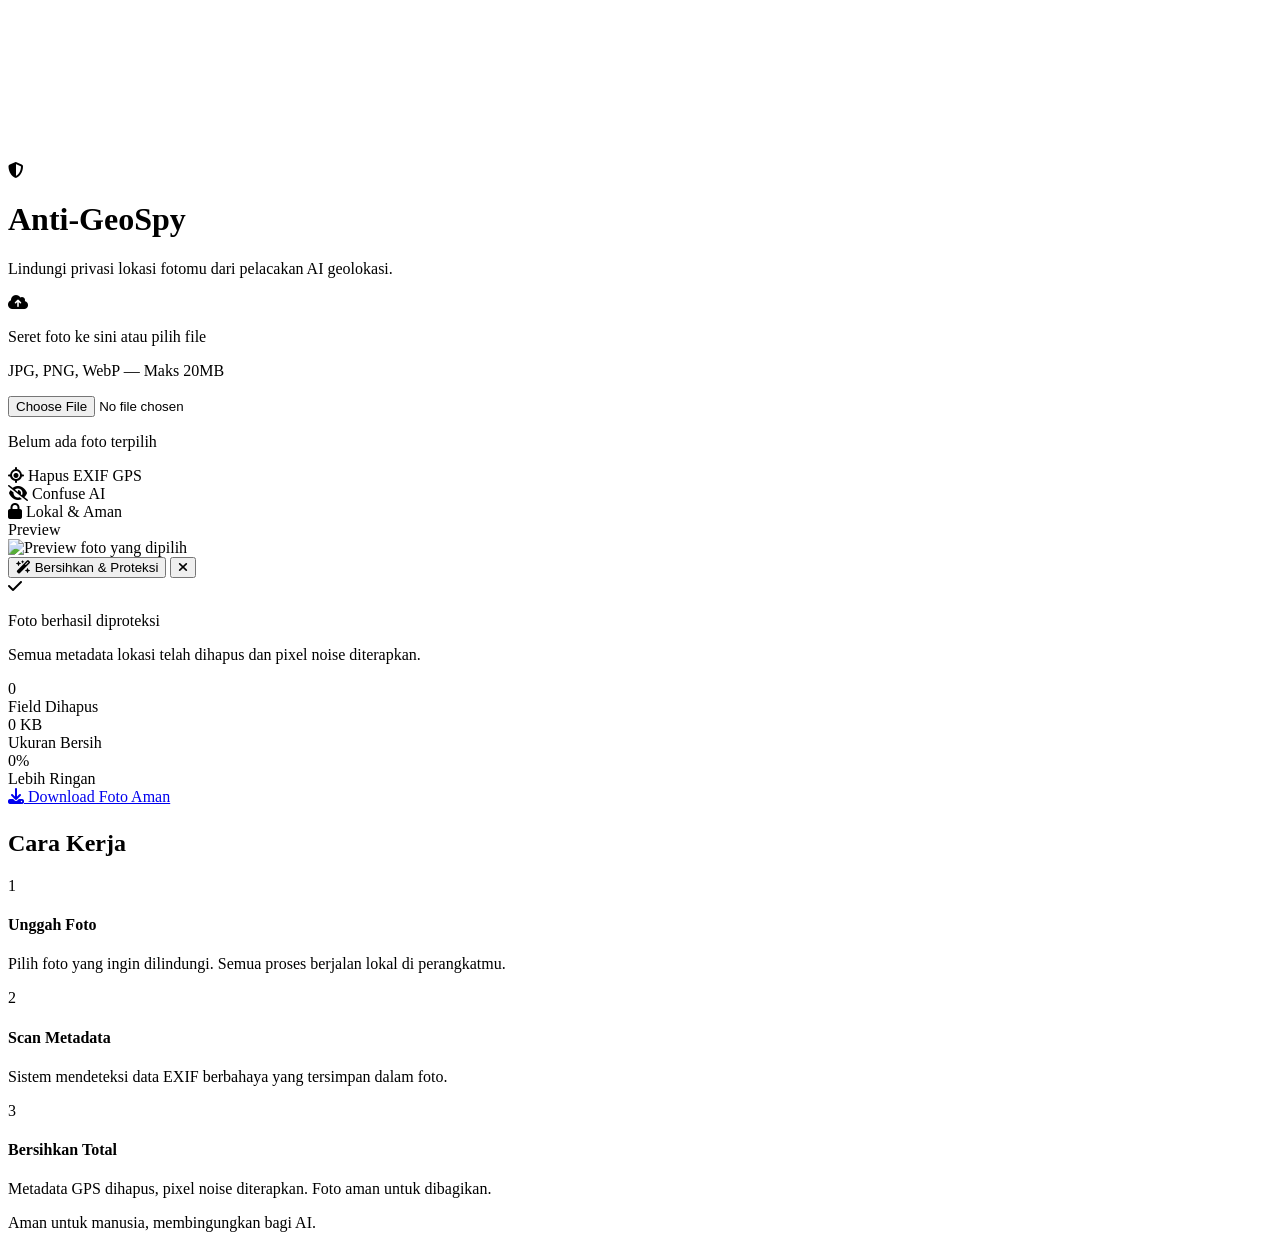
==== index.html @ 02453613 "Update index.html" ====
<!DOCTYPE html>
<html lang="en">
<head>
    <meta charset="UTF-8">
    <meta name="viewport" content="width=device-width, initial-scale=1.0">
    <title>Anti-GeoSpy | Invisible Shield</title>
    <link href="https://fonts.googleapis.com/css2?family=Space+Grotesk:wght@300;400;500;600;700&family=JetBrains+Mono:wght@400;600&display=swap" rel="stylesheet">
    <link rel="stylesheet" href="https://cdnjs.cloudflare.com/ajax/libs/font-awesome/6.5.0/css/all.min.css">
    <link rel="stylesheet" href="src/style.css">
</head>
<body>

    <!-- Background layers -->
    <canvas id="bgCanvas" aria-hidden="true"></canvas>
    <div class="bg-pattern" aria-hidden="true"></div>
    <div class="orb orb-1" aria-hidden="true"></div>
    <div class="orb orb-2" aria-hidden="true"></div>
    <div class="orb orb-3" aria-hidden="true"></div>

    <!-- Toast -->
    <div class="toast-container" id="toastContainer" aria-live="polite"></div>

    <div class="container">

        <!-- Header -->
        <header>
            <div class="shield-icon" aria-hidden="true">
                <i class="fa-solid fa-shield-halved"></i>
            </div>
            <h1>Anti-<span>GeoSpy</span></h1>
            <p>Lindungi privasi lokasi fotomu dari pelacakan AI geolokasi.</p>
        </header>

        <!-- Main -->
        <main>
            <!-- Upload Card -->
            <div class="upload-section glass-card">
                <div class="upload-zone" id="uploadZone" role="button" tabindex="0" aria-label="Upload gambar untuk diproteksi">
                    <div class="upload-icon">
                        <i class="fa-solid fa-cloud-arrow-up"></i>
                    </div>
                    <div class="upload-text">
                        <p class="main-text">Seret foto ke sini atau <span>pilih file</span></p>
                        <p class="sub-text">JPG, PNG, WebP &mdash; Maks <span class="accent">20MB</span></p>
                    </div>
                    <input type="file" id="imageInput" accept="image/jpeg,image/png,image/webp">
                </div>
                <p id="fileName">Belum ada foto terpilih</p>

                <div class="features-row">
                    <div class="badge"><i class="fa-solid fa-location-crosshairs"></i> Hapus EXIF GPS</div>
                    <div class="badge"><i class="fa-solid fa-eye-slash"></i> Confuse AI</div>
                    <div class="badge"><i class="fa-solid fa-lock"></i> Lokal & Aman</div>
                </div>
            </div>

            <!-- Preview -->
            <div id="previewContainer" class="hidden">
                <div class="glass-card">
                    <div class="preview-label">
                        <span class="dot"></span>
                        Preview
                    </div>
                    <div class="image-frame">
                        <span class="corner-mark tl"></span>
                        <span class="corner-mark tr"></span>
                        <span class="corner-mark bl"></span>
                        <span class="corner-mark br"></span>
                        <img id="imagePreview" src="" alt="Preview foto yang dipilih">
                    </div>

                    <div class="exif-strip" id="exifStrip" style="display:none;">
                        <i class="fa-solid fa-triangle-exclamation"></i>
                        <span class="exif-text">Metadata EXIF terdeteksi</span>
                        <span class="exif-detail" id="exifDetail">Data lokasi mungkin tersimpan</span>
                    </div>

                    <div class="btn-row">
                        <button id="processBtn" class="primary-btn" aria-label="Bersihkan dan proteksi foto">
                            <span class="btn-text"><i class="fa-solid fa-wand-magic-sparkles"></i> Bersihkan & Proteksi</span>
                            <span class="btn-loader"></span>
                        </button>
                        <button id="resetBtn" class="secondary-btn" aria-label="Hapus foto dan mulai ulang">
                            <i class="fa-solid fa-xmark"></i>
                        </button>
                    </div>
                </div>
            </div>

            <!-- Result -->
            <div id="resultSection" class="hidden">
                <div class="glass-card result-card">
                    <div class="success-icon">
                        <i class="fa-solid fa-check"></i>
                    </div>
                    <p class="success-msg">Foto berhasil diproteksi</p>
                    <p class="success-sub">Semua metadata lokasi telah dihapus dan pixel noise diterapkan.</p>

                    <div class="clean-stats">
                        <div class="stat-item">
                            <div class="stat-value" id="statFields">0</div>
                            <div class="stat-label">Field Dihapus</div>
                        </div>
                        <div class="stat-item">
                            <div class="stat-value" id="statSize">0 KB</div>
                            <div class="stat-label">Ukuran Bersih</div>
                        </div>
                        <div class="stat-item">
                            <div class="stat-value" id="statSaved">0%</div>
                            <div class="stat-label">Lebih Ringan</div>
                        </div>
                    </div>

                    <a id="downloadLink" href="#" download="protected-image.jpg" class="download-btn" aria-label="Download foto yang sudah diproteksi">
                        <i class="fa-solid fa-download"></i>
                        Download Foto Aman
                    </a>
                </div>
            </div>

            <!-- How It Works -->
            <section class="how-section glass-card" style="margin-top: 24px;">
                <h2 class="how-title">Cara Kerja</h2>
                <div class="how-steps">
                    <div class="how-step">
                        <div class="step-num">1</div>
                        <div class="step-content">
                            <h4>Unggah Foto</h4>
                            <p>Pilih foto yang ingin dilindungi. Semua proses berjalan lokal di perangkatmu.</p>
                        </div>
                    </div>
                    <div class="how-step">
                        <div class="step-num">2</div>
                        <div class="step-content">
                            <h4>Scan Metadata</h4>
                            <p>Sistem mendeteksi data EXIF berbahaya yang tersimpan dalam foto.</p>
                        </div>
                    </div>
                    <div class="how-step">
                        <div class="step-num">3</div>
                        <div class="step-content">
                            <h4>Bersihkan Total</h4>
                            <p>Metadata GPS dihapus, pixel noise diterapkan. Foto aman untuk dibagikan.</p>
                        </div>
                    </div>
                </div>
            </section>
        </main>

        <!-- Footer -->
        <footer>
            <div class="footer-line" aria-hidden="true"></div>
            <p><span>Aman</span> untuk manusia, membingungkan bagi AI.</p>
        </footer>
    </div>

    <!-- Semua logika ada di file terpisah -->
    <script src="src/main.js"></script>
</body>
</html>
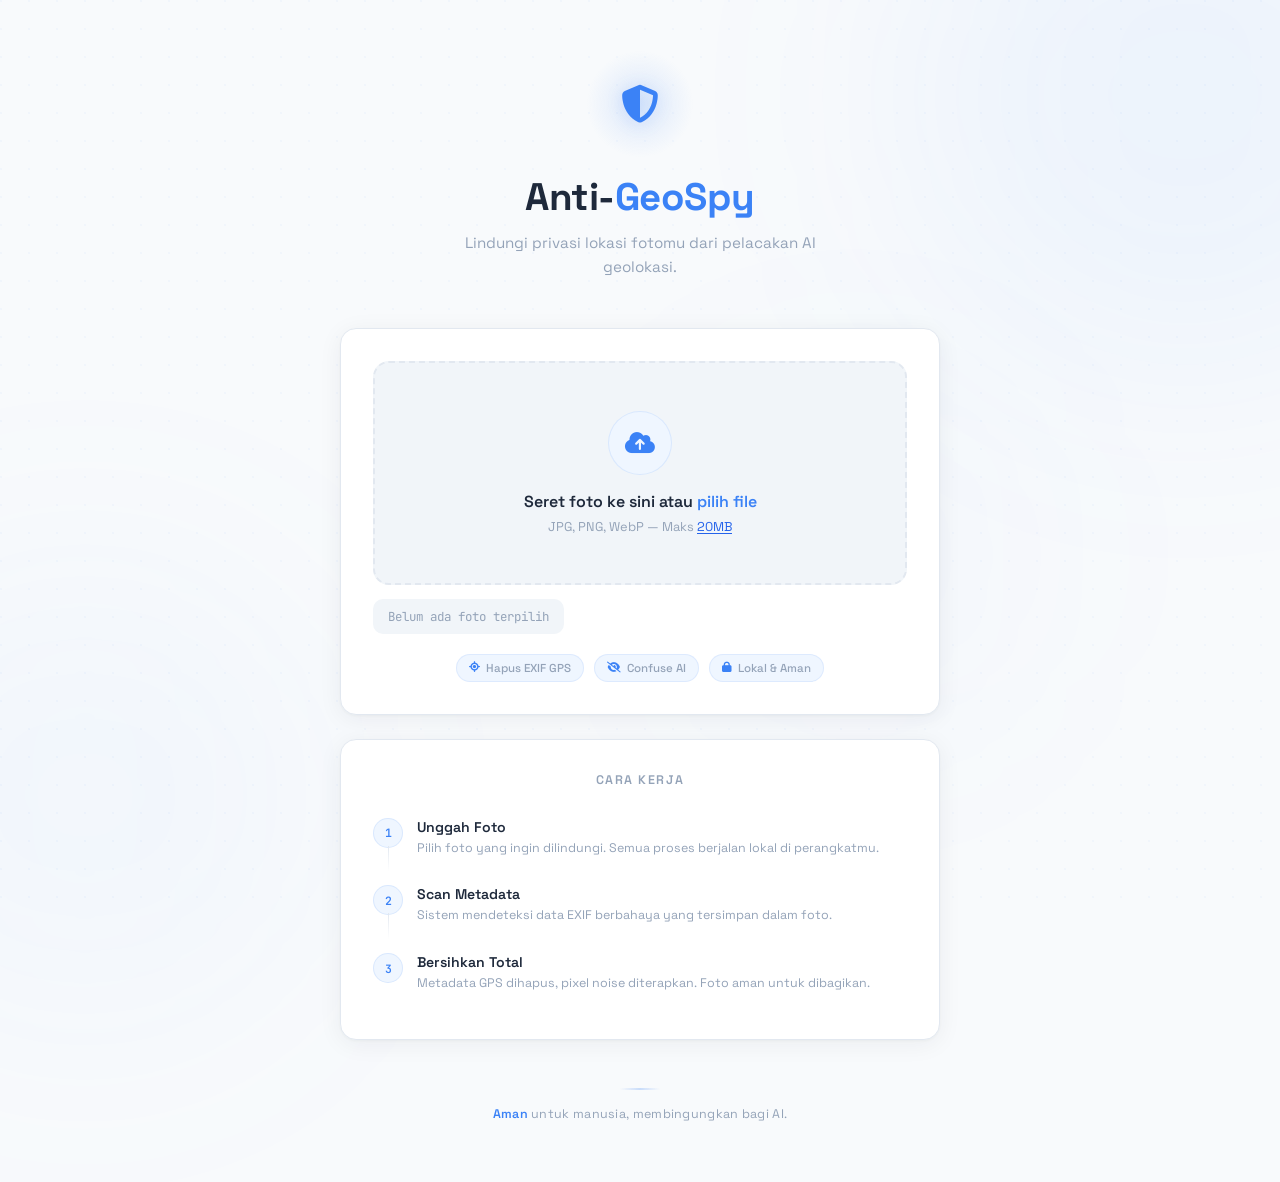
==== commit 254eae2a: "Update index.html" ====
--- a/index.html
+++ b/index.html
@@ -6,7 +6,814 @@
     <title>Anti-GeoSpy | Invisible Shield</title>
     <link href="https://fonts.googleapis.com/css2?family=Space+Grotesk:wght@300;400;500;600;700&family=JetBrains+Mono:wght@400;600&display=swap" rel="stylesheet">
     <link rel="stylesheet" href="https://cdnjs.cloudflare.com/ajax/libs/font-awesome/6.5.0/css/all.min.css">
-    <link rel="stylesheet" href="src/style.css">
+    <style>
+        /* === Design Tokens — Modern Cloud (Soft Blue & White) === */
+        :root {
+            --bg: #F8FAFC;
+            --bg-deep: #EFF3F8;
+            --bg-subtle: #F1F5F9;
+            --fg: #1E293B;
+            --fg-secondary: #334155;
+            --muted: #94A3B8;
+            --accent: #3B82F6;
+            --accent-bright: #60A5FA;
+            --accent-dim: #2563EB;
+            --accent-glow: rgba(59, 130, 246, 0.08);
+            --accent-glow-strong: rgba(59, 130, 246, 0.15);
+            --accent-surface: #EFF6FF;
+            --card: #FFFFFF;
+            --card-border: #E2E8F0;
+            --card-shadow: 0 1px 3px rgba(30, 41, 59, 0.04), 0 4px 24px rgba(30, 41, 59, 0.06);
+            --card-shadow-hover: 0 4px 12px rgba(30, 41, 59, 0.06), 0 12px 40px rgba(30, 41, 59, 0.09);
+            --danger: #EF4444;
+            --danger-surface: #FEF2F2;
+            --danger-border: #FECACA;
+            --warning: #F59E0B;
+            --radius: 16px;
+            --radius-sm: 10px;
+            --font-ui: 'Space Grotesk', sans-serif;
+            --font-mono: 'JetBrains Mono', monospace;
+        }
+
+        /* === Reset & Base === */
+        *, *::before, *::after {
+            margin: 0;
+            padding: 0;
+            box-sizing: border-box;
+        }
+
+        html { scroll-behavior: smooth; }
+
+        body {
+            font-family: var(--font-ui);
+            background: var(--bg);
+            color: var(--fg);
+            min-height: 100vh;
+            overflow-x: hidden;
+            -webkit-font-smoothing: antialiased;
+        }
+
+        /* === Background Canvas === */
+        #bgCanvas {
+            position: fixed;
+            top: 0; left: 0;
+            width: 100%; height: 100%;
+            z-index: 0;
+            pointer-events: none;
+        }
+
+        /* === Subtle Dot Grid === */
+        .bg-pattern {
+            position: fixed;
+            top: 0; left: 0;
+            width: 100%; height: 100%;
+            z-index: 0;
+            pointer-events: none;
+            background-image:
+                radial-gradient(circle at 1px 1px, rgba(59, 130, 246, 0.035) 1px, transparent 0);
+            background-size: 28px 28px;
+        }
+
+        /* === Soft Blue Orbs === */
+        .orb {
+            position: fixed;
+            border-radius: 50%;
+            filter: blur(120px);
+            z-index: 0;
+            pointer-events: none;
+            animation: orbFloat 16s ease-in-out infinite;
+        }
+
+        .orb-1 {
+            width: 550px; height: 550px;
+            background: rgba(59, 130, 246, 0.06);
+            top: -180px; right: -180px;
+        }
+
+        .orb-2 {
+            width: 450px; height: 450px;
+            background: rgba(96, 165, 250, 0.045);
+            bottom: -120px; left: -140px;
+            animation-delay: -6s;
+        }
+
+        .orb-3 {
+            width: 300px; height: 300px;
+            background: rgba(59, 130, 246, 0.04);
+            top: 45%; left: 55%;
+            animation-delay: -10s;
+        }
+
+        @keyframes orbFloat {
+            0%, 100% { transform: translate(0, 0) scale(1); }
+            33% { transform: translate(20px, -15px) scale(1.03); }
+            66% { transform: translate(-15px, 10px) scale(0.97); }
+        }
+
+        /* === Container === */
+        .container {
+            position: relative;
+            z-index: 2;
+            max-width: 640px;
+            margin: 0 auto;
+            padding: 40px 20px 60px;
+            min-height: 100vh;
+            display: flex;
+            flex-direction: column;
+        }
+
+        /* === Header === */
+        header {
+            text-align: center;
+            margin-bottom: 48px;
+            padding-top: 20px;
+        }
+
+        .shield-icon {
+            position: relative;
+            display: inline-flex;
+            align-items: center;
+            justify-content: center;
+            width: 88px; height: 88px;
+            margin-bottom: 24px;
+        }
+
+        .shield-icon::before {
+            content: '';
+            position: absolute;
+            inset: -10px;
+            border-radius: 50%;
+            background: radial-gradient(circle, var(--accent-glow-strong), transparent 70%);
+            animation: shieldPulse 3s ease-in-out infinite;
+        }
+
+        .shield-icon i {
+            font-size: 38px;
+            color: var(--accent);
+            position: relative;
+            z-index: 1;
+            filter: drop-shadow(0 2px 8px var(--accent-glow-strong));
+            animation: shieldBounce 4s ease-in-out infinite;
+        }
+
+        @keyframes shieldPulse {
+            0%, 100% { transform: scale(1); opacity: 0.4; }
+            50% { transform: scale(1.25); opacity: 1; }
+        }
+
+        @keyframes shieldBounce {
+            0%, 100% { transform: translateY(0); }
+            50% { transform: translateY(-3px); }
+        }
+
+        header h1 {
+            font-size: clamp(1.8rem, 5vw, 2.4rem);
+            font-weight: 700;
+            letter-spacing: -0.5px;
+            margin-bottom: 10px;
+            color: var(--fg);
+        }
+
+        header h1 span {
+            color: var(--accent);
+        }
+
+        header p {
+            color: var(--muted);
+            font-size: 0.95rem;
+            line-height: 1.6;
+            max-width: 400px;
+            margin: 0 auto;
+        }
+
+        /* === Card === */
+        .glass-card {
+            background: var(--card);
+            border: 1px solid var(--card-border);
+            border-radius: var(--radius);
+            padding: 32px;
+            box-shadow: var(--card-shadow);
+            transition: box-shadow 0.4s ease, border-color 0.4s ease;
+        }
+
+        .glass-card:hover {
+            box-shadow: var(--card-shadow-hover);
+            border-color: #CBD5E1;
+        }
+
+        /* === Upload Zone === */
+        .upload-zone {
+            position: relative;
+            border: 2px dashed var(--card-border);
+            border-radius: var(--radius);
+            padding: 48px 24px;
+            text-align: center;
+            cursor: pointer;
+            transition: all 0.4s ease;
+            background: var(--bg-subtle);
+            overflow: hidden;
+        }
+
+        .upload-zone::before {
+            content: '';
+            position: absolute;
+            inset: 0;
+            background: radial-gradient(circle at 50% 50%, var(--accent-glow), transparent 60%);
+            opacity: 0;
+            transition: opacity 0.4s ease;
+        }
+
+        .upload-zone:hover,
+        .upload-zone.drag-over {
+            border-color: var(--accent);
+            background: var(--accent-surface);
+        }
+
+        .upload-zone:hover::before,
+        .upload-zone.drag-over::before {
+            opacity: 1;
+        }
+
+        .upload-icon {
+            position: relative;
+            z-index: 1;
+            width: 64px; height: 64px;
+            margin: 0 auto 16px;
+            display: flex;
+            align-items: center;
+            justify-content: center;
+            border-radius: 50%;
+            background: var(--accent-surface);
+            border: 1px solid rgba(59, 130, 246, 0.12);
+            transition: all 0.3s ease;
+        }
+
+        .upload-zone:hover .upload-icon {
+            transform: translateY(-4px);
+            box-shadow: 0 8px 24px var(--accent-glow-strong);
+        }
+
+        .upload-icon i {
+            font-size: 24px;
+            color: var(--accent);
+        }
+
+        .upload-text {
+            position: relative;
+            z-index: 1;
+        }
+
+        .upload-text .main-text {
+            font-size: 1rem;
+            font-weight: 600;
+            color: var(--fg);
+            margin-bottom: 6px;
+        }
+
+        .upload-text .main-text span {
+            color: var(--accent);
+        }
+
+        .upload-text .sub-text {
+            font-size: 0.8rem;
+            color: var(--muted);
+        }
+
+        .upload-text .sub-text .accent {
+            color: var(--accent-dim);
+            text-decoration: underline;
+            text-underline-offset: 2px;
+        }
+
+        #fileName {
+            position: relative;
+            z-index: 1;
+            margin-top: 14px;
+            font-family: var(--font-mono);
+            font-size: 0.78rem;
+            color: var(--muted);
+            padding: 8px 14px;
+            background: var(--bg-subtle);
+            border-radius: var(--radius-sm);
+            display: inline-block;
+            transition: all 0.3s ease;
+            word-break: break-all;
+            border: 1px solid transparent;
+        }
+
+        #fileName.has-file {
+            color: var(--accent-dim);
+            background: var(--accent-surface);
+            border-color: rgba(59, 130, 246, 0.15);
+        }
+
+        input[type="file"] { display: none; }
+
+        /* === Feature Badges === */
+        .features-row {
+            display: flex;
+            gap: 10px;
+            margin-top: 20px;
+            flex-wrap: wrap;
+            justify-content: center;
+        }
+
+        .badge {
+            display: inline-flex;
+            align-items: center;
+            gap: 6px;
+            padding: 6px 12px;
+            border-radius: 100px;
+            font-size: 0.72rem;
+            font-weight: 500;
+            background: var(--accent-surface);
+            border: 1px solid rgba(59, 130, 246, 0.1);
+            color: var(--muted);
+            transition: all 0.3s ease;
+        }
+
+        .badge:hover {
+            color: var(--accent);
+            border-color: rgba(59, 130, 246, 0.22);
+        }
+
+        .badge i {
+            font-size: 0.68rem;
+            color: var(--accent);
+        }
+
+        /* === Preview Section === */
+        .hidden { display: none !important; }
+
+        #previewContainer {
+            margin-top: 24px;
+            animation: fadeSlideUp 0.5s ease forwards;
+        }
+
+        @keyframes fadeSlideUp {
+            from { opacity: 0; transform: translateY(16px); }
+            to { opacity: 1; transform: translateY(0); }
+        }
+
+        .preview-label {
+            display: flex;
+            align-items: center;
+            gap: 8px;
+            font-size: 0.82rem;
+            font-weight: 600;
+            color: var(--muted);
+            margin-bottom: 14px;
+            text-transform: uppercase;
+            letter-spacing: 1.5px;
+        }
+
+        .preview-label .dot {
+            width: 6px; height: 6px;
+            border-radius: 50%;
+            background: var(--accent);
+            animation: dotPulse 2s ease-in-out infinite;
+        }
+
+        @keyframes dotPulse {
+            0%, 100% { opacity: 0.4; }
+            50% { opacity: 1; }
+        }
+
+        .image-frame {
+            position: relative;
+            border-radius: var(--radius-sm);
+            overflow: hidden;
+            border: 1px solid var(--card-border);
+            background: var(--bg-deep);
+        }
+
+        .image-frame::before {
+            content: '';
+            position: absolute;
+            top: 0; left: 0; right: 0;
+            height: 3px;
+            background: linear-gradient(90deg, transparent, var(--accent), transparent);
+            opacity: 0.6;
+            z-index: 2;
+        }
+
+        .image-frame img {
+            display: block;
+            width: 100%;
+            max-height: 400px;
+            object-fit: contain;
+            background: var(--bg-deep);
+        }
+
+        .image-frame::after {
+            content: '';
+            position: absolute;
+            inset: 8px;
+            border: 1px solid rgba(59, 130, 246, 0.08);
+            border-radius: 4px;
+            pointer-events: none;
+        }
+
+        .corner-mark {
+            position: absolute;
+            width: 12px; height: 12px;
+            border-color: var(--accent);
+            border-style: solid;
+            z-index: 1;
+        }
+
+        .corner-mark.tl { top: 4px; left: 4px; border-width: 2px 0 0 2px; }
+        .corner-mark.tr { top: 4px; right: 4px; border-width: 2px 2px 0 0; }
+        .corner-mark.bl { bottom: 4px; left: 4px; border-width: 0 0 2px 2px; }
+        .corner-mark.br { bottom: 4px; right: 4px; border-width: 0 2px 2px 0; }
+
+        /* === EXIF Warning Strip === */
+        .exif-strip {
+            display: flex;
+            align-items: center;
+            gap: 16px;
+            padding: 12px 16px;
+            margin-top: 12px;
+            border-radius: var(--radius-sm);
+            background: var(--danger-surface);
+            border: 1px solid var(--danger-border);
+            font-size: 0.78rem;
+            animation: fadeSlideUp 0.5s ease 0.15s both;
+        }
+
+        .exif-strip i {
+            color: var(--danger);
+            font-size: 0.9rem;
+        }
+
+        .exif-strip .exif-text {
+            color: var(--danger);
+            font-weight: 500;
+        }
+
+        .exif-strip .exif-detail {
+            color: var(--muted);
+            font-family: var(--font-mono);
+            font-size: 0.72rem;
+            margin-left: auto;
+        }
+
+        /* === Buttons === */
+        .btn-row {
+            display: flex;
+            gap: 12px;
+            margin-top: 20px;
+        }
+
+        .primary-btn {
+            flex: 1;
+            position: relative;
+            display: inline-flex;
+            align-items: center;
+            justify-content: center;
+            gap: 10px;
+            padding: 14px 28px;
+            border: none;
+            border-radius: var(--radius-sm);
+            font-family: var(--font-ui);
+            font-size: 0.92rem;
+            font-weight: 600;
+            cursor: pointer;
+            color: #FFFFFF;
+            background: linear-gradient(135deg, var(--accent) 0%, var(--accent-bright) 100%);
+            box-shadow: 0 4px 14px rgba(59, 130, 246, 0.28), inset 0 1px 0 rgba(255, 255, 255, 0.18);
+            transition: all 0.3s ease;
+            overflow: hidden;
+        }
+
+        .primary-btn::before {
+            content: '';
+            position: absolute;
+            inset: 0;
+            background: linear-gradient(135deg, transparent, rgba(255, 255, 255, 0.2), transparent);
+            transform: translateX(-100%);
+            transition: transform 0.5s ease;
+        }
+
+        .primary-btn:hover {
+            transform: translateY(-2px);
+            background: linear-gradient(135deg, var(--accent-dim) 0%, var(--accent) 100%);
+            box-shadow: 0 8px 28px rgba(59, 130, 246, 0.38), inset 0 1px 0 rgba(255, 255, 255, 0.2);
+        }
+
+        .primary-btn:hover::before {
+            transform: translateX(100%);
+        }
+
+        .primary-btn:active {
+            transform: translateY(0);
+            box-shadow: 0 2px 8px rgba(59, 130, 246, 0.22);
+        }
+
+        .primary-btn:disabled {
+            opacity: 0.45;
+            cursor: not-allowed;
+            transform: none !important;
+            box-shadow: none !important;
+        }
+
+        .secondary-btn {
+            display: inline-flex;
+            align-items: center;
+            justify-content: center;
+            gap: 8px;
+            padding: 14px 20px;
+            border: 1px solid var(--card-border);
+            border-radius: var(--radius-sm);
+            font-family: var(--font-ui);
+            font-size: 0.88rem;
+            font-weight: 500;
+            cursor: pointer;
+            color: var(--muted);
+            background: var(--bg-subtle);
+            transition: all 0.3s ease;
+        }
+
+        .secondary-btn:hover {
+            border-color: var(--danger-border);
+            color: var(--danger);
+            background: var(--danger-surface);
+        }
+
+        /* Processing state */
+        .primary-btn.processing { pointer-events: none; }
+        .primary-btn.processing .btn-text { opacity: 0; }
+        .primary-btn.processing .btn-loader { display: block; }
+
+        .btn-loader {
+            display: none;
+            position: absolute;
+            width: 22px; height: 22px;
+            border: 2px solid rgba(255, 255, 255, 0.3);
+            border-top-color: #FFFFFF;
+            border-radius: 50%;
+            animation: spin 0.7s linear infinite;
+        }
+
+        @keyframes spin { to { transform: rotate(360deg); } }
+
+        /* === Result Section === */
+        #resultSection {
+            margin-top: 24px;
+            animation: fadeSlideUp 0.6s ease forwards;
+        }
+
+        .result-card {
+            position: relative;
+            padding: 32px;
+            text-align: center;
+            overflow: hidden;
+        }
+
+        .result-card::before {
+            content: '';
+            position: absolute;
+            inset: 0;
+            background: radial-gradient(circle at 50% 0%, var(--accent-glow), transparent 60%);
+            pointer-events: none;
+        }
+
+        .success-icon {
+            width: 64px; height: 64px;
+            margin: 0 auto 18px;
+            display: flex;
+            align-items: center;
+            justify-content: center;
+            border-radius: 50%;
+            background: var(--accent-surface);
+            border: 2px solid rgba(59, 130, 246, 0.18);
+            animation: successPop 0.5s cubic-bezier(0.175, 0.885, 0.32, 1.275) forwards;
+        }
+
+        @keyframes successPop {
+            from { transform: scale(0); opacity: 0; }
+            to { transform: scale(1); opacity: 1; }
+        }
+
+        .success-icon i {
+            font-size: 28px;
+            color: var(--accent);
+        }
+
+        .success-msg {
+            font-size: 1.1rem;
+            font-weight: 600;
+            color: var(--fg);
+            margin-bottom: 6px;
+        }
+
+        .success-sub {
+            font-size: 0.85rem;
+            color: var(--muted);
+            margin-bottom: 24px;
+            line-height: 1.6;
+        }
+
+        .download-btn {
+            display: inline-flex;
+            align-items: center;
+            gap: 10px;
+            padding: 14px 32px;
+            border: none;
+            border-radius: var(--radius-sm);
+            font-family: var(--font-ui);
+            font-size: 0.92rem;
+            font-weight: 600;
+            cursor: pointer;
+            color: #FFFFFF;
+            background: linear-gradient(135deg, var(--accent) 0%, var(--accent-bright) 100%);
+            text-decoration: none;
+            box-shadow: 0 4px 14px rgba(59, 130, 246, 0.28);
+            transition: all 0.3s ease;
+        }
+
+        .download-btn:hover {
+            transform: translateY(-2px);
+            background: linear-gradient(135deg, var(--accent-dim) 0%, var(--accent) 100%);
+            box-shadow: 0 8px 28px rgba(59, 130, 246, 0.38);
+        }
+
+        .download-btn:active { transform: translateY(0); }
+
+        /* Clean Stats */
+        .clean-stats {
+            display: grid;
+            grid-template-columns: repeat(3, 1fr);
+            gap: 12px;
+            margin-bottom: 24px;
+        }
+
+        .stat-item {
+            padding: 14px 8px;
+            border-radius: var(--radius-sm);
+            background: var(--bg-subtle);
+            border: 1px solid var(--card-border);
+        }
+
+        .stat-value {
+            font-family: var(--font-mono);
+            font-size: 1.1rem;
+            font-weight: 700;
+            color: var(--accent);
+            margin-bottom: 2px;
+        }
+
+        .stat-label {
+            font-size: 0.68rem;
+            color: var(--muted);
+            text-transform: uppercase;
+            letter-spacing: 0.5px;
+        }
+
+        /* === Toast === */
+        .toast-container {
+            position: fixed;
+            top: 24px; right: 24px;
+            z-index: 1000;
+            display: flex;
+            flex-direction: column;
+            gap: 10px;
+        }
+
+        .toast {
+            display: flex;
+            align-items: center;
+            gap: 10px;
+            padding: 14px 20px;
+            border-radius: var(--radius-sm);
+            background: var(--card);
+            border: 1px solid var(--card-border);
+            font-size: 0.84rem;
+            color: var(--fg);
+            box-shadow: 0 8px 32px rgba(30, 41, 59, 0.1);
+            animation: toastIn 0.4s ease forwards;
+            max-width: 340px;
+        }
+
+        .toast.toast-out { animation: toastOut 0.3s ease forwards; }
+        .toast.toast-error { border-color: var(--danger-border); }
+        .toast.toast-error i { color: var(--danger); }
+        .toast.toast-success { border-color: rgba(59, 130, 246, 0.22); }
+        .toast.toast-success i { color: var(--accent); }
+
+        @keyframes toastIn {
+            from { opacity: 0; transform: translateX(40px); }
+            to { opacity: 1; transform: translateX(0); }
+        }
+
+        @keyframes toastOut {
+            from { opacity: 1; transform: translateX(0); }
+            to { opacity: 0; transform: translateX(40px); }
+        }
+
+        /* === Footer === */
+        footer {
+            margin-top: auto;
+            padding-top: 48px;
+            text-align: center;
+        }
+
+        .footer-line {
+            width: 40px; height: 2px;
+            background: linear-gradient(90deg, transparent, var(--accent), transparent);
+            margin: 0 auto 16px;
+            opacity: 0.25;
+        }
+
+        footer p {
+            font-size: 0.78rem;
+            color: var(--muted);
+            letter-spacing: 0.3px;
+        }
+
+        footer p span { color: var(--accent); font-weight: 600; }
+
+        /* === How It Works === */
+        .how-section { margin-top: 32px; }
+
+        .how-title {
+            font-size: 0.78rem;
+            font-weight: 600;
+            color: var(--muted);
+            text-transform: uppercase;
+            letter-spacing: 1.5px;
+            margin-bottom: 16px;
+            text-align: center;
+        }
+
+        .how-steps {
+            display: flex;
+            flex-direction: column;
+            gap: 0;
+        }
+
+        .how-step {
+            display: flex;
+            align-items: flex-start;
+            gap: 14px;
+            padding: 14px 0;
+            position: relative;
+        }
+
+        .how-step:not(:last-child)::after {
+            content: '';
+            position: absolute;
+            left: 15px; top: 42px; bottom: 0;
+            width: 1px;
+            background: linear-gradient(to bottom, var(--card-border), transparent);
+        }
+
+        .step-num {
+            width: 30px; height: 30px; min-width: 30px;
+            display: flex;
+            align-items: center;
+            justify-content: center;
+            border-radius: 50%;
+            background: var(--accent-surface);
+            border: 1px solid rgba(59, 130, 246, 0.12);
+            font-family: var(--font-mono);
+            font-size: 0.72rem;
+            font-weight: 600;
+            color: var(--accent);
+        }
+
+        .step-content h4 {
+            font-size: 0.88rem;
+            font-weight: 600;
+            color: var(--fg);
+            margin-bottom: 3px;
+        }
+
+        .step-content p {
+            font-size: 0.78rem;
+            color: var(--muted);
+            line-height: 1.5;
+        }
+
+        /* === Responsive === */
+        @media (max-width: 480px) {
+            .container { padding: 24px 16px 40px; }
+            .glass-card { padding: 24px 18px; }
+            .upload-zone { padding: 36px 16px; }
+            .clean-stats { grid-template-columns: 1fr; gap: 8px; }
+            .btn-row { flex-direction: column; }
+            .features-row { gap: 6px; }
+        }
+
+        /* === Reduced Motion === */
+        @media (prefers-reduced-motion: reduce) {
+            *, *::before, *::after {
+                animation-duration: 0.01ms !important;
+                animation-iteration-count: 1 !important;
+                transition-duration: 0.01ms !important;
+            }
+        }
+    </style>
 </head>
 <body>
 
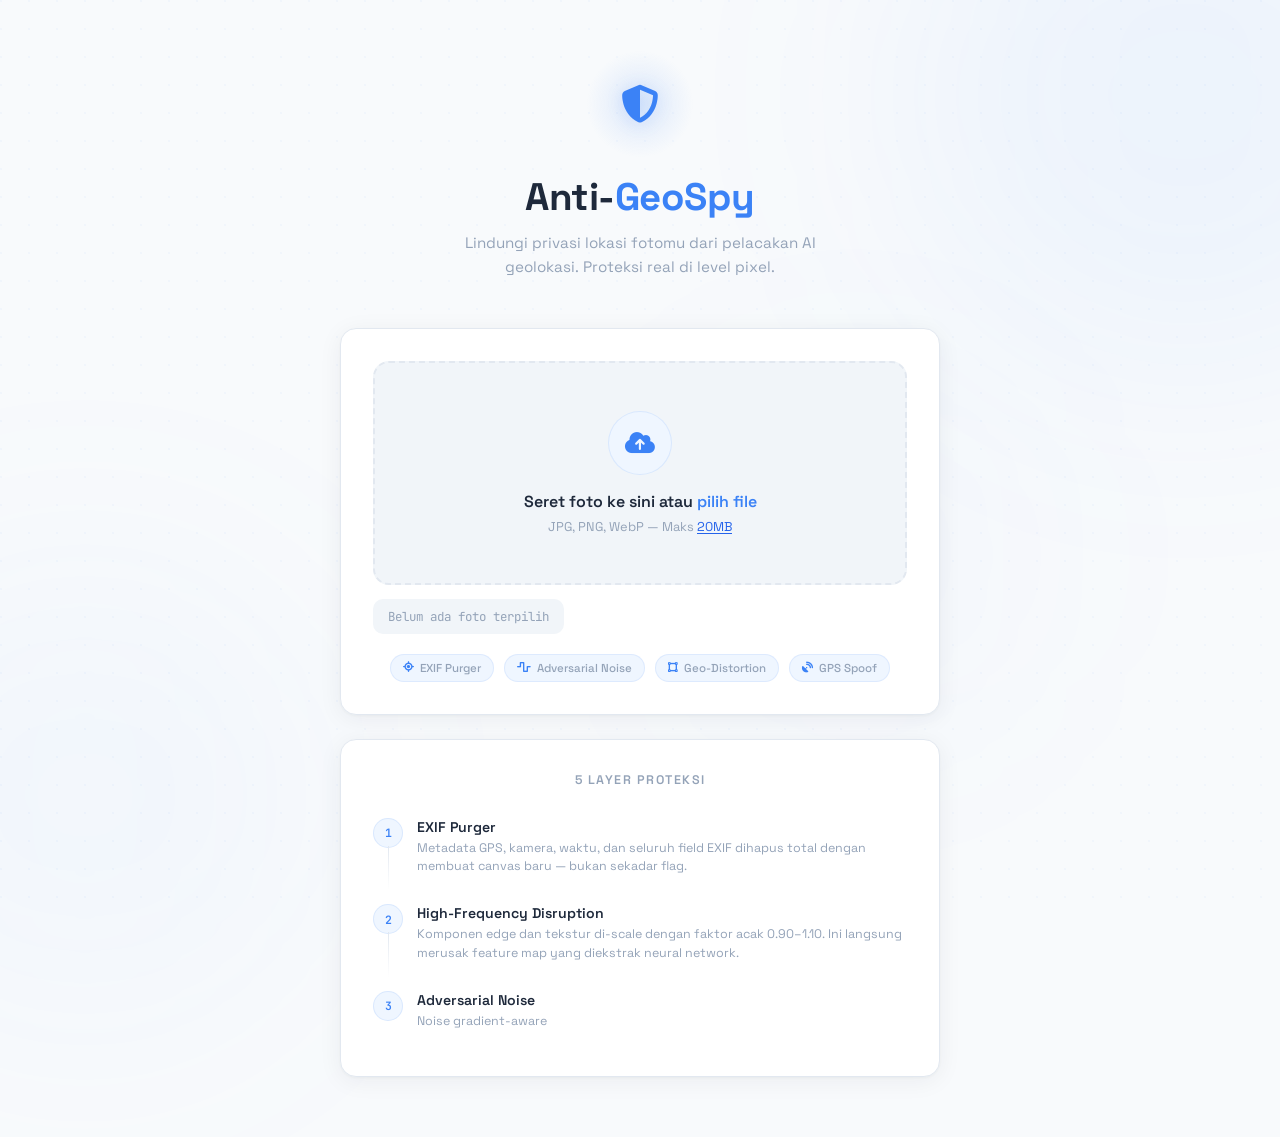
==== commit 3a8b435a: "Update index.html" ====
--- a/index.html
+++ b/index.html
@@ -7,7 +7,6 @@
     <link href="https://fonts.googleapis.com/css2?family=Space+Grotesk:wght@300;400;500;600;700&family=JetBrains+Mono:wght@400;600&display=swap" rel="stylesheet">
     <link rel="stylesheet" href="https://cdnjs.cloudflare.com/ajax/libs/font-awesome/6.5.0/css/all.min.css">
     <style>
-        /* === Design Tokens — Modern Cloud (Soft Blue & White) === */
         :root {
             --bg: #F8FAFC;
             --bg-deep: #EFF3F8;
@@ -29,19 +28,16 @@
             --danger-surface: #FEF2F2;
             --danger-border: #FECACA;
             --warning: #F59E0B;
+            --success: #22C55E;
+            --success-surface: #F0FDF4;
+            --success-border: #BBF7D0;
             --radius: 16px;
             --radius-sm: 10px;
             --font-ui: 'Space Grotesk', sans-serif;
             --font-mono: 'JetBrains Mono', monospace;
         }
 
-        /* === Reset & Base === */
-        *, *::before, *::after {
-            margin: 0;
-            padding: 0;
-            box-sizing: border-box;
-        }
-
+        *, *::before, *::after { margin: 0; padding: 0; box-sizing: border-box; }
         html { scroll-behavior: smooth; }
 
         body {
@@ -53,56 +49,28 @@
             -webkit-font-smoothing: antialiased;
         }
 
-        /* === Background Canvas === */
         #bgCanvas {
-            position: fixed;
-            top: 0; left: 0;
+            position: fixed; top: 0; left: 0;
             width: 100%; height: 100%;
-            z-index: 0;
-            pointer-events: none;
-        }
-
-        /* === Subtle Dot Grid === */
+            z-index: 0; pointer-events: none;
+        }
+
         .bg-pattern {
-            position: fixed;
-            top: 0; left: 0;
+            position: fixed; top: 0; left: 0;
             width: 100%; height: 100%;
-            z-index: 0;
-            pointer-events: none;
-            background-image:
-                radial-gradient(circle at 1px 1px, rgba(59, 130, 246, 0.035) 1px, transparent 0);
+            z-index: 0; pointer-events: none;
+            background-image: radial-gradient(circle at 1px 1px, rgba(59, 130, 246, 0.035) 1px, transparent 0);
             background-size: 28px 28px;
         }
 
-        /* === Soft Blue Orbs === */
         .orb {
-            position: fixed;
-            border-radius: 50%;
-            filter: blur(120px);
-            z-index: 0;
-            pointer-events: none;
+            position: fixed; border-radius: 50%;
+            filter: blur(120px); z-index: 0; pointer-events: none;
             animation: orbFloat 16s ease-in-out infinite;
         }
-
-        .orb-1 {
-            width: 550px; height: 550px;
-            background: rgba(59, 130, 246, 0.06);
-            top: -180px; right: -180px;
-        }
-
-        .orb-2 {
-            width: 450px; height: 450px;
-            background: rgba(96, 165, 250, 0.045);
-            bottom: -120px; left: -140px;
-            animation-delay: -6s;
-        }
-
-        .orb-3 {
-            width: 300px; height: 300px;
-            background: rgba(59, 130, 246, 0.04);
-            top: 45%; left: 55%;
-            animation-delay: -10s;
-        }
+        .orb-1 { width: 550px; height: 550px; background: rgba(59, 130, 246, 0.06); top: -180px; right: -180px; }
+        .orb-2 { width: 450px; height: 450px; background: rgba(96, 165, 250, 0.045); bottom: -120px; left: -140px; animation-delay: -6s; }
+        .orb-3 { width: 300px; height: 300px; background: rgba(59, 130, 246, 0.04); top: 45%; left: 55%; animation-delay: -10s; }
 
         @keyframes orbFloat {
             0%, 100% { transform: translate(0, 0) scale(1); }
@@ -110,690 +78,322 @@
             66% { transform: translate(-15px, 10px) scale(0.97); }
         }
 
-        /* === Container === */
         .container {
-            position: relative;
-            z-index: 2;
-            max-width: 640px;
-            margin: 0 auto;
+            position: relative; z-index: 2;
+            max-width: 640px; margin: 0 auto;
             padding: 40px 20px 60px;
             min-height: 100vh;
-            display: flex;
-            flex-direction: column;
+            display: flex; flex-direction: column;
         }
 
         /* === Header === */
-        header {
-            text-align: center;
-            margin-bottom: 48px;
-            padding-top: 20px;
-        }
+        header { text-align: center; margin-bottom: 48px; padding-top: 20px; }
 
         .shield-icon {
-            position: relative;
-            display: inline-flex;
-            align-items: center;
-            justify-content: center;
-            width: 88px; height: 88px;
-            margin-bottom: 24px;
-        }
-
+            position: relative; display: inline-flex;
+            align-items: center; justify-content: center;
+            width: 88px; height: 88px; margin-bottom: 24px;
+        }
         .shield-icon::before {
-            content: '';
-            position: absolute;
-            inset: -10px;
+            content: ''; position: absolute; inset: -10px;
             border-radius: 50%;
             background: radial-gradient(circle, var(--accent-glow-strong), transparent 70%);
             animation: shieldPulse 3s ease-in-out infinite;
         }
-
         .shield-icon i {
-            font-size: 38px;
-            color: var(--accent);
-            position: relative;
-            z-index: 1;
+            font-size: 38px; color: var(--accent);
+            position: relative; z-index: 1;
             filter: drop-shadow(0 2px 8px var(--accent-glow-strong));
             animation: shieldBounce 4s ease-in-out infinite;
         }
-
-        @keyframes shieldPulse {
-            0%, 100% { transform: scale(1); opacity: 0.4; }
-            50% { transform: scale(1.25); opacity: 1; }
-        }
-
-        @keyframes shieldBounce {
-            0%, 100% { transform: translateY(0); }
-            50% { transform: translateY(-3px); }
-        }
+        @keyframes shieldPulse { 0%, 100% { transform: scale(1); opacity: 0.4; } 50% { transform: scale(1.25); opacity: 1; } }
+        @keyframes shieldBounce { 0%, 100% { transform: translateY(0); } 50% { transform: translateY(-3px); } }
 
         header h1 {
             font-size: clamp(1.8rem, 5vw, 2.4rem);
-            font-weight: 700;
-            letter-spacing: -0.5px;
-            margin-bottom: 10px;
-            color: var(--fg);
-        }
-
-        header h1 span {
-            color: var(--accent);
-        }
-
+            font-weight: 700; letter-spacing: -0.5px;
+            margin-bottom: 10px; color: var(--fg);
+        }
+        header h1 span { color: var(--accent); }
         header p {
-            color: var(--muted);
-            font-size: 0.95rem;
-            line-height: 1.6;
-            max-width: 400px;
-            margin: 0 auto;
+            color: var(--muted); font-size: 0.95rem;
+            line-height: 1.6; max-width: 420px; margin: 0 auto;
         }
 
         /* === Card === */
         .glass-card {
-            background: var(--card);
-            border: 1px solid var(--card-border);
-            border-radius: var(--radius);
-            padding: 32px;
+            background: var(--card); border: 1px solid var(--card-border);
+            border-radius: var(--radius); padding: 32px;
             box-shadow: var(--card-shadow);
             transition: box-shadow 0.4s ease, border-color 0.4s ease;
         }
-
-        .glass-card:hover {
-            box-shadow: var(--card-shadow-hover);
-            border-color: #CBD5E1;
-        }
+        .glass-card:hover { box-shadow: var(--card-shadow-hover); border-color: #CBD5E1; }
 
         /* === Upload Zone === */
         .upload-zone {
-            position: relative;
-            border: 2px dashed var(--card-border);
-            border-radius: var(--radius);
-            padding: 48px 24px;
-            text-align: center;
-            cursor: pointer;
-            transition: all 0.4s ease;
-            background: var(--bg-subtle);
-            overflow: hidden;
-        }
-
+            position: relative; border: 2px dashed var(--card-border);
+            border-radius: var(--radius); padding: 48px 24px;
+            text-align: center; cursor: pointer;
+            transition: all 0.4s ease; background: var(--bg-subtle); overflow: hidden;
+        }
         .upload-zone::before {
-            content: '';
-            position: absolute;
-            inset: 0;
+            content: ''; position: absolute; inset: 0;
             background: radial-gradient(circle at 50% 50%, var(--accent-glow), transparent 60%);
-            opacity: 0;
-            transition: opacity 0.4s ease;
-        }
-
-        .upload-zone:hover,
-        .upload-zone.drag-over {
-            border-color: var(--accent);
-            background: var(--accent-surface);
-        }
-
-        .upload-zone:hover::before,
-        .upload-zone.drag-over::before {
-            opacity: 1;
-        }
+            opacity: 0; transition: opacity 0.4s ease;
+        }
+        .upload-zone:hover, .upload-zone.drag-over {
+            border-color: var(--accent); background: var(--accent-surface);
+        }
+        .upload-zone:hover::before, .upload-zone.drag-over::before { opacity: 1; }
 
         .upload-icon {
-            position: relative;
-            z-index: 1;
-            width: 64px; height: 64px;
-            margin: 0 auto 16px;
-            display: flex;
-            align-items: center;
-            justify-content: center;
-            border-radius: 50%;
-            background: var(--accent-surface);
+            position: relative; z-index: 1;
+            width: 64px; height: 64px; margin: 0 auto 16px;
+            display: flex; align-items: center; justify-content: center;
+            border-radius: 50%; background: var(--accent-surface);
             border: 1px solid rgba(59, 130, 246, 0.12);
             transition: all 0.3s ease;
         }
-
-        .upload-zone:hover .upload-icon {
-            transform: translateY(-4px);
-            box-shadow: 0 8px 24px var(--accent-glow-strong);
-        }
-
-        .upload-icon i {
-            font-size: 24px;
-            color: var(--accent);
-        }
-
-        .upload-text {
-            position: relative;
-            z-index: 1;
-        }
-
-        .upload-text .main-text {
-            font-size: 1rem;
-            font-weight: 600;
-            color: var(--fg);
-            margin-bottom: 6px;
-        }
-
-        .upload-text .main-text span {
-            color: var(--accent);
-        }
-
-        .upload-text .sub-text {
-            font-size: 0.8rem;
-            color: var(--muted);
-        }
-
-        .upload-text .sub-text .accent {
-            color: var(--accent-dim);
-            text-decoration: underline;
-            text-underline-offset: 2px;
-        }
+        .upload-zone:hover .upload-icon { transform: translateY(-4px); box-shadow: 0 8px 24px var(--accent-glow-strong); }
+        .upload-icon i { font-size: 24px; color: var(--accent); }
+
+        .upload-text { position: relative; z-index: 1; }
+        .upload-text .main-text { font-size: 1rem; font-weight: 600; color: var(--fg); margin-bottom: 6px; }
+        .upload-text .main-text span { color: var(--accent); }
+        .upload-text .sub-text { font-size: 0.8rem; color: var(--muted); }
+        .upload-text .sub-text .accent { color: var(--accent-dim); text-decoration: underline; text-underline-offset: 2px; }
 
         #fileName {
-            position: relative;
-            z-index: 1;
-            margin-top: 14px;
-            font-family: var(--font-mono);
-            font-size: 0.78rem;
-            color: var(--muted);
-            padding: 8px 14px;
-            background: var(--bg-subtle);
-            border-radius: var(--radius-sm);
-            display: inline-block;
-            transition: all 0.3s ease;
-            word-break: break-all;
+            position: relative; z-index: 1; margin-top: 14px;
+            font-family: var(--font-mono); font-size: 0.78rem; color: var(--muted);
+            padding: 8px 14px; background: var(--bg-subtle);
+            border-radius: var(--radius-sm); display: inline-block;
+            transition: all 0.3s ease; word-break: break-all;
             border: 1px solid transparent;
         }
-
-        #fileName.has-file {
-            color: var(--accent-dim);
-            background: var(--accent-surface);
-            border-color: rgba(59, 130, 246, 0.15);
-        }
-
+        #fileName.has-file { color: var(--accent-dim); background: var(--accent-surface); border-color: rgba(59, 130, 246, 0.15); }
         input[type="file"] { display: none; }
 
         /* === Feature Badges === */
-        .features-row {
-            display: flex;
-            gap: 10px;
-            margin-top: 20px;
-            flex-wrap: wrap;
-            justify-content: center;
-        }
-
+        .features-row { display: flex; gap: 10px; margin-top: 20px; flex-wrap: wrap; justify-content: center; }
         .badge {
-            display: inline-flex;
-            align-items: center;
-            gap: 6px;
-            padding: 6px 12px;
-            border-radius: 100px;
-            font-size: 0.72rem;
-            font-weight: 500;
+            display: inline-flex; align-items: center; gap: 6px;
+            padding: 6px 12px; border-radius: 100px;
+            font-size: 0.72rem; font-weight: 500;
             background: var(--accent-surface);
             border: 1px solid rgba(59, 130, 246, 0.1);
-            color: var(--muted);
-            transition: all 0.3s ease;
-        }
-
-        .badge:hover {
-            color: var(--accent);
-            border-color: rgba(59, 130, 246, 0.22);
-        }
-
-        .badge i {
-            font-size: 0.68rem;
-            color: var(--accent);
-        }
-
-        /* === Preview Section === */
+            color: var(--muted); transition: all 0.3s ease;
+        }
+        .badge:hover { color: var(--accent); border-color: rgba(59, 130, 246, 0.22); }
+        .badge i { font-size: 0.68rem; color: var(--accent); }
+
+        /* === Preview === */
         .hidden { display: none !important; }
-
-        #previewContainer {
-            margin-top: 24px;
-            animation: fadeSlideUp 0.5s ease forwards;
-        }
-
-        @keyframes fadeSlideUp {
-            from { opacity: 0; transform: translateY(16px); }
-            to { opacity: 1; transform: translateY(0); }
-        }
+        #previewContainer { margin-top: 24px; animation: fadeSlideUp 0.5s ease forwards; }
+        @keyframes fadeSlideUp { from { opacity: 0; transform: translateY(16px); } to { opacity: 1; transform: translateY(0); } }
 
         .preview-label {
-            display: flex;
-            align-items: center;
-            gap: 8px;
-            font-size: 0.82rem;
-            font-weight: 600;
-            color: var(--muted);
-            margin-bottom: 14px;
-            text-transform: uppercase;
-            letter-spacing: 1.5px;
-        }
-
+            display: flex; align-items: center; gap: 8px;
+            font-size: 0.82rem; font-weight: 600; color: var(--muted);
+            margin-bottom: 14px; text-transform: uppercase; letter-spacing: 1.5px;
+        }
         .preview-label .dot {
-            width: 6px; height: 6px;
-            border-radius: 50%;
-            background: var(--accent);
-            animation: dotPulse 2s ease-in-out infinite;
-        }
-
-        @keyframes dotPulse {
-            0%, 100% { opacity: 0.4; }
-            50% { opacity: 1; }
-        }
+            width: 6px; height: 6px; border-radius: 50%;
+            background: var(--accent); animation: dotPulse 2s ease-in-out infinite;
+        }
+        @keyframes dotPulse { 0%, 100% { opacity: 0.4; } 50% { opacity: 1; } }
 
         .image-frame {
-            position: relative;
-            border-radius: var(--radius-sm);
-            overflow: hidden;
-            border: 1px solid var(--card-border);
-            background: var(--bg-deep);
-        }
-
+            position: relative; border-radius: var(--radius-sm);
+            overflow: hidden; border: 1px solid var(--card-border); background: var(--bg-deep);
+        }
         .image-frame::before {
-            content: '';
-            position: absolute;
-            top: 0; left: 0; right: 0;
-            height: 3px;
-            background: linear-gradient(90deg, transparent, var(--accent), transparent);
-            opacity: 0.6;
-            z-index: 2;
-        }
-
-        .image-frame img {
-            display: block;
-            width: 100%;
-            max-height: 400px;
-            object-fit: contain;
-            background: var(--bg-deep);
-        }
-
+            content: ''; position: absolute; top: 0; left: 0; right: 0;
+            height: 3px; background: linear-gradient(90deg, transparent, var(--accent), transparent);
+            opacity: 0.6; z-index: 2;
+        }
+        .image-frame img { display: block; width: 100%; max-height: 400px; object-fit: contain; background: var(--bg-deep); }
         .image-frame::after {
-            content: '';
-            position: absolute;
-            inset: 8px;
+            content: ''; position: absolute; inset: 8px;
             border: 1px solid rgba(59, 130, 246, 0.08);
-            border-radius: 4px;
-            pointer-events: none;
-        }
-
-        .corner-mark {
-            position: absolute;
-            width: 12px; height: 12px;
-            border-color: var(--accent);
-            border-style: solid;
-            z-index: 1;
-        }
-
+            border-radius: 4px; pointer-events: none;
+        }
+        .corner-mark { position: absolute; width: 12px; height: 12px; border-color: var(--accent); border-style: solid; z-index: 1; }
         .corner-mark.tl { top: 4px; left: 4px; border-width: 2px 0 0 2px; }
         .corner-mark.tr { top: 4px; right: 4px; border-width: 2px 2px 0 0; }
         .corner-mark.bl { bottom: 4px; left: 4px; border-width: 0 0 2px 2px; }
         .corner-mark.br { bottom: 4px; right: 4px; border-width: 0 2px 2px 0; }
 
-        /* === EXIF Warning Strip === */
+        /* === EXIF Strip === */
         .exif-strip {
-            display: flex;
-            align-items: center;
-            gap: 16px;
-            padding: 12px 16px;
-            margin-top: 12px;
+            display: flex; align-items: center; gap: 16px;
+            padding: 12px 16px; margin-top: 12px;
             border-radius: var(--radius-sm);
-            background: var(--danger-surface);
-            border: 1px solid var(--danger-border);
-            font-size: 0.78rem;
-            animation: fadeSlideUp 0.5s ease 0.15s both;
-        }
-
-        .exif-strip i {
-            color: var(--danger);
-            font-size: 0.9rem;
-        }
-
-        .exif-strip .exif-text {
-            color: var(--danger);
-            font-weight: 500;
-        }
-
-        .exif-strip .exif-detail {
-            color: var(--muted);
-            font-family: var(--font-mono);
-            font-size: 0.72rem;
-            margin-left: auto;
-        }
+            background: var(--danger-surface); border: 1px solid var(--danger-border);
+            font-size: 0.78rem; animation: fadeSlideUp 0.5s ease 0.15s both;
+        }
+        .exif-strip i { color: var(--danger); font-size: 0.9rem; }
+        .exif-strip .exif-text { color: var(--danger); font-weight: 500; }
+        .exif-strip .exif-detail { color: var(--muted); font-family: var(--font-mono); font-size: 0.72rem; margin-left: auto; }
 
         /* === Buttons === */
-        .btn-row {
-            display: flex;
-            gap: 12px;
-            margin-top: 20px;
-        }
-
+        .btn-row { display: flex; gap: 12px; margin-top: 20px; }
         .primary-btn {
-            flex: 1;
-            position: relative;
-            display: inline-flex;
-            align-items: center;
-            justify-content: center;
-            gap: 10px;
-            padding: 14px 28px;
-            border: none;
-            border-radius: var(--radius-sm);
-            font-family: var(--font-ui);
-            font-size: 0.92rem;
-            font-weight: 600;
-            cursor: pointer;
-            color: #FFFFFF;
+            flex: 1; position: relative;
+            display: inline-flex; align-items: center; justify-content: center; gap: 10px;
+            padding: 14px 28px; border: none; border-radius: var(--radius-sm);
+            font-family: var(--font-ui); font-size: 0.92rem; font-weight: 600;
+            cursor: pointer; color: #FFFFFF;
             background: linear-gradient(135deg, var(--accent) 0%, var(--accent-bright) 100%);
             box-shadow: 0 4px 14px rgba(59, 130, 246, 0.28), inset 0 1px 0 rgba(255, 255, 255, 0.18);
-            transition: all 0.3s ease;
-            overflow: hidden;
-        }
-
+            transition: all 0.3s ease; overflow: hidden;
+        }
         .primary-btn::before {
-            content: '';
-            position: absolute;
-            inset: 0;
+            content: ''; position: absolute; inset: 0;
             background: linear-gradient(135deg, transparent, rgba(255, 255, 255, 0.2), transparent);
-            transform: translateX(-100%);
-            transition: transform 0.5s ease;
-        }
-
+            transform: translateX(-100%); transition: transform 0.5s ease;
+        }
         .primary-btn:hover {
             transform: translateY(-2px);
             background: linear-gradient(135deg, var(--accent-dim) 0%, var(--accent) 100%);
             box-shadow: 0 8px 28px rgba(59, 130, 246, 0.38), inset 0 1px 0 rgba(255, 255, 255, 0.2);
         }
-
-        .primary-btn:hover::before {
-            transform: translateX(100%);
-        }
-
-        .primary-btn:active {
-            transform: translateY(0);
-            box-shadow: 0 2px 8px rgba(59, 130, 246, 0.22);
-        }
-
-        .primary-btn:disabled {
-            opacity: 0.45;
-            cursor: not-allowed;
-            transform: none !important;
-            box-shadow: none !important;
-        }
+        .primary-btn:hover::before { transform: translateX(100%); }
+        .primary-btn:active { transform: translateY(0); box-shadow: 0 2px 8px rgba(59, 130, 246, 0.22); }
+        .primary-btn:disabled { opacity: 0.45; cursor: not-allowed; transform: none !important; box-shadow: none !important; }
 
         .secondary-btn {
-            display: inline-flex;
-            align-items: center;
-            justify-content: center;
-            gap: 8px;
-            padding: 14px 20px;
-            border: 1px solid var(--card-border);
-            border-radius: var(--radius-sm);
-            font-family: var(--font-ui);
-            font-size: 0.88rem;
-            font-weight: 500;
-            cursor: pointer;
-            color: var(--muted);
-            background: var(--bg-subtle);
-            transition: all 0.3s ease;
-        }
-
-        .secondary-btn:hover {
-            border-color: var(--danger-border);
-            color: var(--danger);
-            background: var(--danger-surface);
-        }
-
-        /* Processing state */
+            display: inline-flex; align-items: center; justify-content: center; gap: 8px;
+            padding: 14px 20px; border: 1px solid var(--card-border);
+            border-radius: var(--radius-sm); font-family: var(--font-ui);
+            font-size: 0.88rem; font-weight: 500; cursor: pointer;
+            color: var(--muted); background: var(--bg-subtle); transition: all 0.3s ease;
+        }
+        .secondary-btn:hover { border-color: var(--danger-border); color: var(--danger); background: var(--danger-surface); }
+
         .primary-btn.processing { pointer-events: none; }
         .primary-btn.processing .btn-text { opacity: 0; }
         .primary-btn.processing .btn-loader { display: block; }
-
         .btn-loader {
-            display: none;
-            position: absolute;
+            display: none; position: absolute;
             width: 22px; height: 22px;
             border: 2px solid rgba(255, 255, 255, 0.3);
-            border-top-color: #FFFFFF;
-            border-radius: 50%;
+            border-top-color: #FFFFFF; border-radius: 50%;
             animation: spin 0.7s linear infinite;
         }
-
         @keyframes spin { to { transform: rotate(360deg); } }
 
         /* === Result Section === */
-        #resultSection {
-            margin-top: 24px;
-            animation: fadeSlideUp 0.6s ease forwards;
-        }
-
-        .result-card {
-            position: relative;
-            padding: 32px;
-            text-align: center;
-            overflow: hidden;
-        }
-
+        #resultSection { margin-top: 24px; animation: fadeSlideUp 0.6s ease forwards; }
+        .result-card { position: relative; padding: 32px; text-align: center; overflow: hidden; }
         .result-card::before {
-            content: '';
-            position: absolute;
-            inset: 0;
+            content: ''; position: absolute; inset: 0;
             background: radial-gradient(circle at 50% 0%, var(--accent-glow), transparent 60%);
             pointer-events: none;
         }
 
         .success-icon {
-            width: 64px; height: 64px;
-            margin: 0 auto 18px;
-            display: flex;
-            align-items: center;
-            justify-content: center;
-            border-radius: 50%;
-            background: var(--accent-surface);
+            width: 64px; height: 64px; margin: 0 auto 18px;
+            display: flex; align-items: center; justify-content: center;
+            border-radius: 50%; background: var(--accent-surface);
             border: 2px solid rgba(59, 130, 246, 0.18);
             animation: successPop 0.5s cubic-bezier(0.175, 0.885, 0.32, 1.275) forwards;
         }
-
-        @keyframes successPop {
-            from { transform: scale(0); opacity: 0; }
-            to { transform: scale(1); opacity: 1; }
-        }
-
-        .success-icon i {
-            font-size: 28px;
-            color: var(--accent);
-        }
-
-        .success-msg {
-            font-size: 1.1rem;
-            font-weight: 600;
-            color: var(--fg);
-            margin-bottom: 6px;
-        }
-
-        .success-sub {
-            font-size: 0.85rem;
-            color: var(--muted);
-            margin-bottom: 24px;
-            line-height: 1.6;
+        @keyframes successPop { from { transform: scale(0); opacity: 0; } to { transform: scale(1); opacity: 1; } }
+        .success-icon i { font-size: 28px; color: var(--accent); }
+
+        .success-msg { font-size: 1.1rem; font-weight: 600; color: var(--fg); margin-bottom: 6px; }
+        .success-sub { font-size: 0.85rem; color: var(--muted); margin-bottom: 24px; line-height: 1.6; }
+
+        .clean-stats { display: grid; grid-template-columns: repeat(3, 1fr); gap: 12px; margin-bottom: 20px; }
+        .stat-item { padding: 14px 8px; border-radius: var(--radius-sm); background: var(--bg-subtle); border: 1px solid var(--card-border); }
+        .stat-value { font-family: var(--font-mono); font-size: 1.1rem; font-weight: 700; color: var(--accent); margin-bottom: 2px; }
+        .stat-label { font-size: 0.68rem; color: var(--muted); text-transform: uppercase; letter-spacing: 0.5px; }
+
+        /* Shield Details */
+        .shield-details {
+            display: flex; flex-direction: column; gap: 6px;
+            margin-bottom: 24px; text-align: left;
+        }
+        .shield-item {
+            display: flex; align-items: center; gap: 10px;
+            padding: 8px 12px; border-radius: 6px;
+            background: var(--success-surface); border: 1px solid var(--success-border);
+            font-size: 0.78rem; color: #15803D; font-weight: 500;
+            animation: fadeSlideUp 0.4s ease both;
+        }
+        .shield-item:nth-child(2) { animation-delay: 0.06s; }
+        .shield-item:nth-child(3) { animation-delay: 0.12s; }
+        .shield-item:nth-child(4) { animation-delay: 0.18s; }
+        .shield-item:nth-child(5) { animation-delay: 0.24s; }
+        .shield-item i { font-size: 0.72rem; color: var(--success); }
+        .shield-item .shield-detail-text { flex: 1; }
+        .shield-item .shield-detail-mono {
+            font-family: var(--font-mono); font-size: 0.68rem;
+            color: var(--muted); margin-left: auto;
         }
 
         .download-btn {
-            display: inline-flex;
-            align-items: center;
-            gap: 10px;
-            padding: 14px 32px;
-            border: none;
-            border-radius: var(--radius-sm);
-            font-family: var(--font-ui);
-            font-size: 0.92rem;
-            font-weight: 600;
-            cursor: pointer;
-            color: #FFFFFF;
+            display: inline-flex; align-items: center; gap: 10px;
+            padding: 14px 32px; border: none; border-radius: var(--radius-sm);
+            font-family: var(--font-ui); font-size: 0.92rem; font-weight: 600;
+            cursor: pointer; color: #FFFFFF;
             background: linear-gradient(135deg, var(--accent) 0%, var(--accent-bright) 100%);
             text-decoration: none;
             box-shadow: 0 4px 14px rgba(59, 130, 246, 0.28);
             transition: all 0.3s ease;
         }
-
         .download-btn:hover {
             transform: translateY(-2px);
             background: linear-gradient(135deg, var(--accent-dim) 0%, var(--accent) 100%);
             box-shadow: 0 8px 28px rgba(59, 130, 246, 0.38);
         }
-
         .download-btn:active { transform: translateY(0); }
 
-        /* Clean Stats */
-        .clean-stats {
-            display: grid;
-            grid-template-columns: repeat(3, 1fr);
-            gap: 12px;
-            margin-bottom: 24px;
-        }
-
-        .stat-item {
-            padding: 14px 8px;
-            border-radius: var(--radius-sm);
-            background: var(--bg-subtle);
-            border: 1px solid var(--card-border);
-        }
-
-        .stat-value {
-            font-family: var(--font-mono);
-            font-size: 1.1rem;
-            font-weight: 700;
-            color: var(--accent);
-            margin-bottom: 2px;
-        }
-
-        .stat-label {
-            font-size: 0.68rem;
-            color: var(--muted);
-            text-transform: uppercase;
-            letter-spacing: 0.5px;
-        }
-
         /* === Toast === */
-        .toast-container {
-            position: fixed;
-            top: 24px; right: 24px;
-            z-index: 1000;
-            display: flex;
-            flex-direction: column;
-            gap: 10px;
-        }
-
+        .toast-container { position: fixed; top: 24px; right: 24px; z-index: 1000; display: flex; flex-direction: column; gap: 10px; }
         .toast {
-            display: flex;
-            align-items: center;
-            gap: 10px;
-            padding: 14px 20px;
-            border-radius: var(--radius-sm);
-            background: var(--card);
-            border: 1px solid var(--card-border);
-            font-size: 0.84rem;
-            color: var(--fg);
+            display: flex; align-items: center; gap: 10px;
+            padding: 14px 20px; border-radius: var(--radius-sm);
+            background: var(--card); border: 1px solid var(--card-border);
+            font-size: 0.84rem; color: var(--fg);
             box-shadow: 0 8px 32px rgba(30, 41, 59, 0.1);
-            animation: toastIn 0.4s ease forwards;
-            max-width: 340px;
-        }
-
+            animation: toastIn 0.4s ease forwards; max-width: 340px;
+        }
         .toast.toast-out { animation: toastOut 0.3s ease forwards; }
         .toast.toast-error { border-color: var(--danger-border); }
         .toast.toast-error i { color: var(--danger); }
         .toast.toast-success { border-color: rgba(59, 130, 246, 0.22); }
         .toast.toast-success i { color: var(--accent); }
-
-        @keyframes toastIn {
-            from { opacity: 0; transform: translateX(40px); }
-            to { opacity: 1; transform: translateX(0); }
-        }
-
-        @keyframes toastOut {
-            from { opacity: 1; transform: translateX(0); }
-            to { opacity: 0; transform: translateX(40px); }
-        }
+        @keyframes toastIn { from { opacity: 0; transform: translateX(40px); } to { opacity: 1; transform: translateX(0); } }
+        @keyframes toastOut { from { opacity: 1; transform: translateX(0); } to { opacity: 0; transform: translateX(40px); } }
 
         /* === Footer === */
-        footer {
-            margin-top: auto;
-            padding-top: 48px;
-            text-align: center;
-        }
-
-        .footer-line {
-            width: 40px; height: 2px;
-            background: linear-gradient(90deg, transparent, var(--accent), transparent);
-            margin: 0 auto 16px;
-            opacity: 0.25;
-        }
-
-        footer p {
-            font-size: 0.78rem;
-            color: var(--muted);
-            letter-spacing: 0.3px;
-        }
-
+        footer { margin-top: auto; padding-top: 48px; text-align: center; }
+        .footer-line { width: 40px; height: 2px; background: linear-gradient(90deg, transparent, var(--accent), transparent); margin: 0 auto 16px; opacity: 0.25; }
+        footer p { font-size: 0.78rem; color: var(--muted); letter-spacing: 0.3px; }
         footer p span { color: var(--accent); font-weight: 600; }
 
         /* === How It Works === */
         .how-section { margin-top: 32px; }
-
-        .how-title {
-            font-size: 0.78rem;
-            font-weight: 600;
-            color: var(--muted);
-            text-transform: uppercase;
-            letter-spacing: 1.5px;
-            margin-bottom: 16px;
-            text-align: center;
-        }
-
-        .how-steps {
-            display: flex;
-            flex-direction: column;
-            gap: 0;
-        }
-
-        .how-step {
-            display: flex;
-            align-items: flex-start;
-            gap: 14px;
-            padding: 14px 0;
-            position: relative;
-        }
-
+        .how-title { font-size: 0.78rem; font-weight: 600; color: var(--muted); text-transform: uppercase; letter-spacing: 1.5px; margin-bottom: 16px; text-align: center; }
+        .how-steps { display: flex; flex-direction: column; gap: 0; }
+        .how-step { display: flex; align-items: flex-start; gap: 14px; padding: 14px 0; position: relative; }
         .how-step:not(:last-child)::after {
-            content: '';
-            position: absolute;
+            content: ''; position: absolute;
             left: 15px; top: 42px; bottom: 0;
-            width: 1px;
-            background: linear-gradient(to bottom, var(--card-border), transparent);
-        }
-
+            width: 1px; background: linear-gradient(to bottom, var(--card-border), transparent);
+        }
         .step-num {
             width: 30px; height: 30px; min-width: 30px;
-            display: flex;
-            align-items: center;
-            justify-content: center;
-            border-radius: 50%;
-            background: var(--accent-surface);
+            display: flex; align-items: center; justify-content: center;
+            border-radius: 50%; background: var(--accent-surface);
             border: 1px solid rgba(59, 130, 246, 0.12);
-            font-family: var(--font-mono);
-            font-size: 0.72rem;
-            font-weight: 600;
-            color: var(--accent);
-        }
-
-        .step-content h4 {
-            font-size: 0.88rem;
-            font-weight: 600;
-            color: var(--fg);
-            margin-bottom: 3px;
-        }
-
-        .step-content p {
-            font-size: 0.78rem;
-            color: var(--muted);
-            line-height: 1.5;
-        }
+            font-family: var(--font-mono); font-size: 0.72rem;
+            font-weight: 600; color: var(--accent);
+        }
+        .step-content h4 { font-size: 0.88rem; font-weight: 600; color: var(--fg); margin-bottom: 3px; }
+        .step-content p { font-size: 0.78rem; color: var(--muted); line-height: 1.5; }
 
         /* === Responsive === */
         @media (max-width: 480px) {
@@ -805,7 +405,6 @@
             .features-row { gap: 6px; }
         }
 
-        /* === Reduced Motion === */
         @media (prefers-reduced-motion: reduce) {
             *, *::before, *::after {
                 animation-duration: 0.01ms !important;
@@ -817,30 +416,25 @@
 </head>
 <body>
 
-    <!-- Background layers -->
     <canvas id="bgCanvas" aria-hidden="true"></canvas>
     <div class="bg-pattern" aria-hidden="true"></div>
     <div class="orb orb-1" aria-hidden="true"></div>
     <div class="orb orb-2" aria-hidden="true"></div>
     <div class="orb orb-3" aria-hidden="true"></div>
 
-    <!-- Toast -->
     <div class="toast-container" id="toastContainer" aria-live="polite"></div>
 
     <div class="container">
 
-        <!-- Header -->
         <header>
             <div class="shield-icon" aria-hidden="true">
                 <i class="fa-solid fa-shield-halved"></i>
             </div>
             <h1>Anti-<span>GeoSpy</span></h1>
-            <p>Lindungi privasi lokasi fotomu dari pelacakan AI geolokasi.</p>
+            <p>Lindungi privasi lokasi fotomu dari pelacakan AI geolokasi. Proteksi real di level pixel.</p>
         </header>
 
-        <!-- Main -->
         <main>
-            <!-- Upload Card -->
             <div class="upload-section glass-card">
                 <div class="upload-zone" id="uploadZone" role="button" tabindex="0" aria-label="Upload gambar untuk diproteksi">
                     <div class="upload-icon">
@@ -855,13 +449,13 @@
                 <p id="fileName">Belum ada foto terpilih</p>
 
                 <div class="features-row">
-                    <div class="badge"><i class="fa-solid fa-location-crosshairs"></i> Hapus EXIF GPS</div>
-                    <div class="badge"><i class="fa-solid fa-eye-slash"></i> Confuse AI</div>
-                    <div class="badge"><i class="fa-solid fa-lock"></i> Lokal & Aman</div>
+                    <div class="badge"><i class="fa-solid fa-location-crosshairs"></i> EXIF Purger</div>
+                    <div class="badge"><i class="fa-solid fa-wave-square"></i> Adversarial Noise</div>
+                    <div class="badge"><i class="fa-solid fa-vector-square"></i> Geo-Distortion</div>
+                    <div class="badge"><i class="fa-solid fa-satellite-dish"></i> GPS Spoof</div>
                 </div>
             </div>
 
-            <!-- Preview -->
             <div id="previewContainer" class="hidden">
                 <div class="glass-card">
                     <div class="preview-label">
@@ -884,7 +478,7 @@
 
                     <div class="btn-row">
                         <button id="processBtn" class="primary-btn" aria-label="Bersihkan dan proteksi foto">
-                            <span class="btn-text"><i class="fa-solid fa-wand-magic-sparkles"></i> Bersihkan & Proteksi</span>
+                            <span class="btn-text"><i class="fa-solid fa-wand-magic-sparkles"></i> Aktifkan Shield</span>
                             <span class="btn-loader"></span>
                         </button>
                         <button id="resetBtn" class="secondary-btn" aria-label="Hapus foto dan mulai ulang">
@@ -894,14 +488,13 @@
                 </div>
             </div>
 
-            <!-- Result -->
             <div id="resultSection" class="hidden">
                 <div class="glass-card result-card">
                     <div class="success-icon">
                         <i class="fa-solid fa-check"></i>
                     </div>
-                    <p class="success-msg">Foto berhasil diproteksi</p>
-                    <p class="success-sub">Semua metadata lokasi telah dihapus dan pixel noise diterapkan.</p>
+                    <p class="success-msg">Shield berhasil diaktifkan</p>
+                    <p class="success-sub">5 layer proteksi diterapkan di level pixel. Foto siap dibagikan.</p>
 
                     <div class="clean-stats">
                         <div class="stat-item">
@@ -910,11 +503,39 @@
                         </div>
                         <div class="stat-item">
                             <div class="stat-value" id="statSize">0 KB</div>
-                            <div class="stat-label">Ukuran Bersih</div>
+                            <div class="stat-label">Ukuran Final</div>
                         </div>
                         <div class="stat-item">
                             <div class="stat-value" id="statSaved">0%</div>
                             <div class="stat-label">Lebih Ringan</div>
+                        </div>
+                    </div>
+
+                    <div class="shield-details" id="shieldDetails">
+                        <div class="shield-item">
+                            <i class="fa-solid fa-check"></i>
+                            <span class="shield-detail-text">EXIF Metadata dihapus total</span>
+                            <span class="shield-detail-mono">STRIPPED</span>
+                        </div>
+                        <div class="shield-item">
+                            <i class="fa-solid fa-check"></i>
+                            <span class="shield-detail-text">High-freq disruption (edge/tekstur)</span>
+                            <span class="shield-detail-mono">ACTIVE</span>
+                        </div>
+                        <div class="shield-item">
+                            <i class="fa-solid fa-check"></i>
+                            <span class="shield-detail-text">Adversarial noise (gradient-aware)</span>
+                            <span class="shield-detail-mono">ACTIVE</span>
+                        </div>
+                        <div class="shield-item">
+                            <i class="fa-solid fa-check"></i>
+                            <span class="shield-detail-text">Chromatic shift + geometric distortion</span>
+                            <span class="shield-detail-mono">ACTIVE</span>
+                        </div>
+                        <div class="shield-item">
+                            <i class="fa-solid fa-check"></i>
+                            <span class="shield-detail-text" id="gpsSpoofText">Fake GPS disuntikkan</span>
+                            <span class="shield-detail-mono">SPOOFED</span>
                         </div>
                     </div>
 
@@ -925,43 +546,25 @@
                 </div>
             </div>
 
-            <!-- How It Works -->
             <section class="how-section glass-card" style="margin-top: 24px;">
-                <h2 class="how-title">Cara Kerja</h2>
+                <h2 class="how-title">5 Layer Proteksi</h2>
                 <div class="how-steps">
                     <div class="how-step">
                         <div class="step-num">1</div>
                         <div class="step-content">
-                            <h4>Unggah Foto</h4>
-                            <p>Pilih foto yang ingin dilindungi. Semua proses berjalan lokal di perangkatmu.</p>
+                            <h4>EXIF Purger</h4>
+                            <p>Metadata GPS, kamera, waktu, dan seluruh field EXIF dihapus total dengan membuat canvas baru — bukan sekadar flag.</p>
                         </div>
                     </div>
                     <div class="how-step">
                         <div class="step-num">2</div>
                         <div class="step-content">
-                            <h4>Scan Metadata</h4>
-                            <p>Sistem mendeteksi data EXIF berbahaya yang tersimpan dalam foto.</p>
+                            <h4>High-Frequency Disruption</h4>
+                            <p>Komponen edge dan tekstur di-scale dengan faktor acak 0.90–1.10. Ini langsung merusak feature map yang diekstrak neural network.</p>
                         </div>
                     </div>
                     <div class="how-step">
                         <div class="step-num">3</div>
                         <div class="step-content">
-                            <h4>Bersihkan Total</h4>
-                            <p>Metadata GPS dihapus, pixel noise diterapkan. Foto aman untuk dibagikan.</p>
-                        </div>
-                    </div>
-                </div>
-            </section>
-        </main>
-
-        <!-- Footer -->
-        <footer>
-            <div class="footer-line" aria-hidden="true"></div>
-            <p><span>Aman</span> untuk manusia, membingungkan bagi AI.</p>
-        </footer>
-    </div>
-
-    <!-- Semua logika ada di file terpisah -->
-    <script src="src/main.js"></script>
-</body>
-</html>
+                            <h4>Adversarial Noise</h4>
+                            <p>Noise gradient-aware
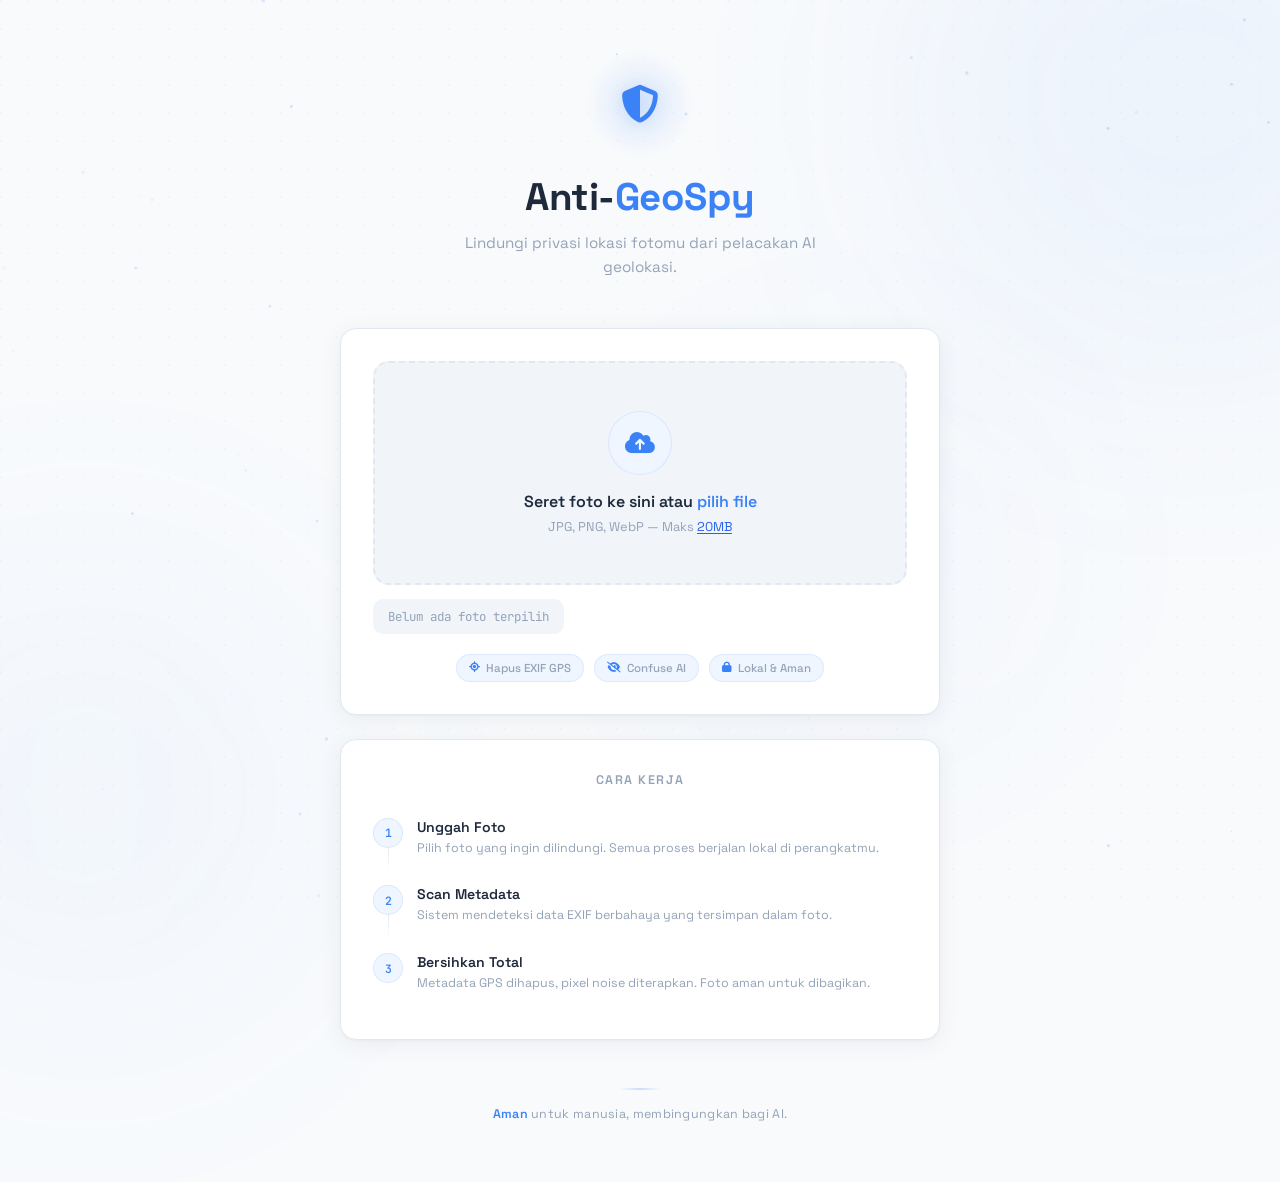
==== commit 0db2912f: "Update index.html" ====
--- a/index.html
+++ b/index.html
@@ -7,6 +7,7 @@
     <link href="https://fonts.googleapis.com/css2?family=Space+Grotesk:wght@300;400;500;600;700&family=JetBrains+Mono:wght@400;600&display=swap" rel="stylesheet">
     <link rel="stylesheet" href="https://cdnjs.cloudflare.com/ajax/libs/font-awesome/6.5.0/css/all.min.css">
     <style>
+        /* === Design Tokens — Modern Cloud (Soft Blue & White) === */
         :root {
             --bg: #F8FAFC;
             --bg-deep: #EFF3F8;
@@ -28,16 +29,19 @@
             --danger-surface: #FEF2F2;
             --danger-border: #FECACA;
             --warning: #F59E0B;
-            --success: #22C55E;
-            --success-surface: #F0FDF4;
-            --success-border: #BBF7D0;
             --radius: 16px;
             --radius-sm: 10px;
             --font-ui: 'Space Grotesk', sans-serif;
             --font-mono: 'JetBrains Mono', monospace;
         }
 
-        *, *::before, *::after { margin: 0; padding: 0; box-sizing: border-box; }
+        /* === Reset & Base === */
+        *, *::before, *::after {
+            margin: 0;
+            padding: 0;
+            box-sizing: border-box;
+        }
+
         html { scroll-behavior: smooth; }
 
         body {
@@ -49,28 +53,56 @@
             -webkit-font-smoothing: antialiased;
         }
 
+        /* === Background Canvas === */
         #bgCanvas {
-            position: fixed; top: 0; left: 0;
+            position: fixed;
+            top: 0; left: 0;
             width: 100%; height: 100%;
-            z-index: 0; pointer-events: none;
-        }
-
+            z-index: 0;
+            pointer-events: none;
+        }
+
+        /* === Subtle Dot Grid === */
         .bg-pattern {
-            position: fixed; top: 0; left: 0;
+            position: fixed;
+            top: 0; left: 0;
             width: 100%; height: 100%;
-            z-index: 0; pointer-events: none;
-            background-image: radial-gradient(circle at 1px 1px, rgba(59, 130, 246, 0.035) 1px, transparent 0);
+            z-index: 0;
+            pointer-events: none;
+            background-image:
+                radial-gradient(circle at 1px 1px, rgba(59, 130, 246, 0.035) 1px, transparent 0);
             background-size: 28px 28px;
         }
 
+        /* === Soft Blue Orbs === */
         .orb {
-            position: fixed; border-radius: 50%;
-            filter: blur(120px); z-index: 0; pointer-events: none;
+            position: fixed;
+            border-radius: 50%;
+            filter: blur(120px);
+            z-index: 0;
+            pointer-events: none;
             animation: orbFloat 16s ease-in-out infinite;
         }
-        .orb-1 { width: 550px; height: 550px; background: rgba(59, 130, 246, 0.06); top: -180px; right: -180px; }
-        .orb-2 { width: 450px; height: 450px; background: rgba(96, 165, 250, 0.045); bottom: -120px; left: -140px; animation-delay: -6s; }
-        .orb-3 { width: 300px; height: 300px; background: rgba(59, 130, 246, 0.04); top: 45%; left: 55%; animation-delay: -10s; }
+
+        .orb-1 {
+            width: 550px; height: 550px;
+            background: rgba(59, 130, 246, 0.06);
+            top: -180px; right: -180px;
+        }
+
+        .orb-2 {
+            width: 450px; height: 450px;
+            background: rgba(96, 165, 250, 0.045);
+            bottom: -120px; left: -140px;
+            animation-delay: -6s;
+        }
+
+        .orb-3 {
+            width: 300px; height: 300px;
+            background: rgba(59, 130, 246, 0.04);
+            top: 45%; left: 55%;
+            animation-delay: -10s;
+        }
 
         @keyframes orbFloat {
             0%, 100% { transform: translate(0, 0) scale(1); }
@@ -78,322 +110,690 @@
             66% { transform: translate(-15px, 10px) scale(0.97); }
         }
 
+        /* === Container === */
         .container {
-            position: relative; z-index: 2;
-            max-width: 640px; margin: 0 auto;
+            position: relative;
+            z-index: 2;
+            max-width: 640px;
+            margin: 0 auto;
             padding: 40px 20px 60px;
             min-height: 100vh;
-            display: flex; flex-direction: column;
+            display: flex;
+            flex-direction: column;
         }
 
         /* === Header === */
-        header { text-align: center; margin-bottom: 48px; padding-top: 20px; }
+        header {
+            text-align: center;
+            margin-bottom: 48px;
+            padding-top: 20px;
+        }
 
         .shield-icon {
-            position: relative; display: inline-flex;
-            align-items: center; justify-content: center;
-            width: 88px; height: 88px; margin-bottom: 24px;
-        }
+            position: relative;
+            display: inline-flex;
+            align-items: center;
+            justify-content: center;
+            width: 88px; height: 88px;
+            margin-bottom: 24px;
+        }
+
         .shield-icon::before {
-            content: ''; position: absolute; inset: -10px;
+            content: '';
+            position: absolute;
+            inset: -10px;
             border-radius: 50%;
             background: radial-gradient(circle, var(--accent-glow-strong), transparent 70%);
             animation: shieldPulse 3s ease-in-out infinite;
         }
+
         .shield-icon i {
-            font-size: 38px; color: var(--accent);
-            position: relative; z-index: 1;
+            font-size: 38px;
+            color: var(--accent);
+            position: relative;
+            z-index: 1;
             filter: drop-shadow(0 2px 8px var(--accent-glow-strong));
             animation: shieldBounce 4s ease-in-out infinite;
         }
-        @keyframes shieldPulse { 0%, 100% { transform: scale(1); opacity: 0.4; } 50% { transform: scale(1.25); opacity: 1; } }
-        @keyframes shieldBounce { 0%, 100% { transform: translateY(0); } 50% { transform: translateY(-3px); } }
+
+        @keyframes shieldPulse {
+            0%, 100% { transform: scale(1); opacity: 0.4; }
+            50% { transform: scale(1.25); opacity: 1; }
+        }
+
+        @keyframes shieldBounce {
+            0%, 100% { transform: translateY(0); }
+            50% { transform: translateY(-3px); }
+        }
 
         header h1 {
             font-size: clamp(1.8rem, 5vw, 2.4rem);
-            font-weight: 700; letter-spacing: -0.5px;
-            margin-bottom: 10px; color: var(--fg);
-        }
-        header h1 span { color: var(--accent); }
+            font-weight: 700;
+            letter-spacing: -0.5px;
+            margin-bottom: 10px;
+            color: var(--fg);
+        }
+
+        header h1 span {
+            color: var(--accent);
+        }
+
         header p {
-            color: var(--muted); font-size: 0.95rem;
-            line-height: 1.6; max-width: 420px; margin: 0 auto;
+            color: var(--muted);
+            font-size: 0.95rem;
+            line-height: 1.6;
+            max-width: 400px;
+            margin: 0 auto;
         }
 
         /* === Card === */
         .glass-card {
-            background: var(--card); border: 1px solid var(--card-border);
-            border-radius: var(--radius); padding: 32px;
+            background: var(--card);
+            border: 1px solid var(--card-border);
+            border-radius: var(--radius);
+            padding: 32px;
             box-shadow: var(--card-shadow);
             transition: box-shadow 0.4s ease, border-color 0.4s ease;
         }
-        .glass-card:hover { box-shadow: var(--card-shadow-hover); border-color: #CBD5E1; }
+
+        .glass-card:hover {
+            box-shadow: var(--card-shadow-hover);
+            border-color: #CBD5E1;
+        }
 
         /* === Upload Zone === */
         .upload-zone {
-            position: relative; border: 2px dashed var(--card-border);
-            border-radius: var(--radius); padding: 48px 24px;
-            text-align: center; cursor: pointer;
-            transition: all 0.4s ease; background: var(--bg-subtle); overflow: hidden;
-        }
+            position: relative;
+            border: 2px dashed var(--card-border);
+            border-radius: var(--radius);
+            padding: 48px 24px;
+            text-align: center;
+            cursor: pointer;
+            transition: all 0.4s ease;
+            background: var(--bg-subtle);
+            overflow: hidden;
+        }
+
         .upload-zone::before {
-            content: ''; position: absolute; inset: 0;
+            content: '';
+            position: absolute;
+            inset: 0;
             background: radial-gradient(circle at 50% 50%, var(--accent-glow), transparent 60%);
-            opacity: 0; transition: opacity 0.4s ease;
-        }
-        .upload-zone:hover, .upload-zone.drag-over {
-            border-color: var(--accent); background: var(--accent-surface);
-        }
-        .upload-zone:hover::before, .upload-zone.drag-over::before { opacity: 1; }
+            opacity: 0;
+            transition: opacity 0.4s ease;
+        }
+
+        .upload-zone:hover,
+        .upload-zone.drag-over {
+            border-color: var(--accent);
+            background: var(--accent-surface);
+        }
+
+        .upload-zone:hover::before,
+        .upload-zone.drag-over::before {
+            opacity: 1;
+        }
 
         .upload-icon {
-            position: relative; z-index: 1;
-            width: 64px; height: 64px; margin: 0 auto 16px;
-            display: flex; align-items: center; justify-content: center;
-            border-radius: 50%; background: var(--accent-surface);
+            position: relative;
+            z-index: 1;
+            width: 64px; height: 64px;
+            margin: 0 auto 16px;
+            display: flex;
+            align-items: center;
+            justify-content: center;
+            border-radius: 50%;
+            background: var(--accent-surface);
             border: 1px solid rgba(59, 130, 246, 0.12);
             transition: all 0.3s ease;
         }
-        .upload-zone:hover .upload-icon { transform: translateY(-4px); box-shadow: 0 8px 24px var(--accent-glow-strong); }
-        .upload-icon i { font-size: 24px; color: var(--accent); }
-
-        .upload-text { position: relative; z-index: 1; }
-        .upload-text .main-text { font-size: 1rem; font-weight: 600; color: var(--fg); margin-bottom: 6px; }
-        .upload-text .main-text span { color: var(--accent); }
-        .upload-text .sub-text { font-size: 0.8rem; color: var(--muted); }
-        .upload-text .sub-text .accent { color: var(--accent-dim); text-decoration: underline; text-underline-offset: 2px; }
+
+        .upload-zone:hover .upload-icon {
+            transform: translateY(-4px);
+            box-shadow: 0 8px 24px var(--accent-glow-strong);
+        }
+
+        .upload-icon i {
+            font-size: 24px;
+            color: var(--accent);
+        }
+
+        .upload-text {
+            position: relative;
+            z-index: 1;
+        }
+
+        .upload-text .main-text {
+            font-size: 1rem;
+            font-weight: 600;
+            color: var(--fg);
+            margin-bottom: 6px;
+        }
+
+        .upload-text .main-text span {
+            color: var(--accent);
+        }
+
+        .upload-text .sub-text {
+            font-size: 0.8rem;
+            color: var(--muted);
+        }
+
+        .upload-text .sub-text .accent {
+            color: var(--accent-dim);
+            text-decoration: underline;
+            text-underline-offset: 2px;
+        }
 
         #fileName {
-            position: relative; z-index: 1; margin-top: 14px;
-            font-family: var(--font-mono); font-size: 0.78rem; color: var(--muted);
-            padding: 8px 14px; background: var(--bg-subtle);
-            border-radius: var(--radius-sm); display: inline-block;
-            transition: all 0.3s ease; word-break: break-all;
+            position: relative;
+            z-index: 1;
+            margin-top: 14px;
+            font-family: var(--font-mono);
+            font-size: 0.78rem;
+            color: var(--muted);
+            padding: 8px 14px;
+            background: var(--bg-subtle);
+            border-radius: var(--radius-sm);
+            display: inline-block;
+            transition: all 0.3s ease;
+            word-break: break-all;
             border: 1px solid transparent;
         }
-        #fileName.has-file { color: var(--accent-dim); background: var(--accent-surface); border-color: rgba(59, 130, 246, 0.15); }
+
+        #fileName.has-file {
+            color: var(--accent-dim);
+            background: var(--accent-surface);
+            border-color: rgba(59, 130, 246, 0.15);
+        }
+
         input[type="file"] { display: none; }
 
         /* === Feature Badges === */
-        .features-row { display: flex; gap: 10px; margin-top: 20px; flex-wrap: wrap; justify-content: center; }
+        .features-row {
+            display: flex;
+            gap: 10px;
+            margin-top: 20px;
+            flex-wrap: wrap;
+            justify-content: center;
+        }
+
         .badge {
-            display: inline-flex; align-items: center; gap: 6px;
-            padding: 6px 12px; border-radius: 100px;
-            font-size: 0.72rem; font-weight: 500;
+            display: inline-flex;
+            align-items: center;
+            gap: 6px;
+            padding: 6px 12px;
+            border-radius: 100px;
+            font-size: 0.72rem;
+            font-weight: 500;
             background: var(--accent-surface);
             border: 1px solid rgba(59, 130, 246, 0.1);
-            color: var(--muted); transition: all 0.3s ease;
-        }
-        .badge:hover { color: var(--accent); border-color: rgba(59, 130, 246, 0.22); }
-        .badge i { font-size: 0.68rem; color: var(--accent); }
-
-        /* === Preview === */
+            color: var(--muted);
+            transition: all 0.3s ease;
+        }
+
+        .badge:hover {
+            color: var(--accent);
+            border-color: rgba(59, 130, 246, 0.22);
+        }
+
+        .badge i {
+            font-size: 0.68rem;
+            color: var(--accent);
+        }
+
+        /* === Preview Section === */
         .hidden { display: none !important; }
-        #previewContainer { margin-top: 24px; animation: fadeSlideUp 0.5s ease forwards; }
-        @keyframes fadeSlideUp { from { opacity: 0; transform: translateY(16px); } to { opacity: 1; transform: translateY(0); } }
+
+        #previewContainer {
+            margin-top: 24px;
+            animation: fadeSlideUp 0.5s ease forwards;
+        }
+
+        @keyframes fadeSlideUp {
+            from { opacity: 0; transform: translateY(16px); }
+            to { opacity: 1; transform: translateY(0); }
+        }
 
         .preview-label {
-            display: flex; align-items: center; gap: 8px;
-            font-size: 0.82rem; font-weight: 600; color: var(--muted);
-            margin-bottom: 14px; text-transform: uppercase; letter-spacing: 1.5px;
-        }
+            display: flex;
+            align-items: center;
+            gap: 8px;
+            font-size: 0.82rem;
+            font-weight: 600;
+            color: var(--muted);
+            margin-bottom: 14px;
+            text-transform: uppercase;
+            letter-spacing: 1.5px;
+        }
+
         .preview-label .dot {
-            width: 6px; height: 6px; border-radius: 50%;
-            background: var(--accent); animation: dotPulse 2s ease-in-out infinite;
-        }
-        @keyframes dotPulse { 0%, 100% { opacity: 0.4; } 50% { opacity: 1; } }
+            width: 6px; height: 6px;
+            border-radius: 50%;
+            background: var(--accent);
+            animation: dotPulse 2s ease-in-out infinite;
+        }
+
+        @keyframes dotPulse {
+            0%, 100% { opacity: 0.4; }
+            50% { opacity: 1; }
+        }
 
         .image-frame {
-            position: relative; border-radius: var(--radius-sm);
-            overflow: hidden; border: 1px solid var(--card-border); background: var(--bg-deep);
-        }
+            position: relative;
+            border-radius: var(--radius-sm);
+            overflow: hidden;
+            border: 1px solid var(--card-border);
+            background: var(--bg-deep);
+        }
+
         .image-frame::before {
-            content: ''; position: absolute; top: 0; left: 0; right: 0;
-            height: 3px; background: linear-gradient(90deg, transparent, var(--accent), transparent);
-            opacity: 0.6; z-index: 2;
-        }
-        .image-frame img { display: block; width: 100%; max-height: 400px; object-fit: contain; background: var(--bg-deep); }
+            content: '';
+            position: absolute;
+            top: 0; left: 0; right: 0;
+            height: 3px;
+            background: linear-gradient(90deg, transparent, var(--accent), transparent);
+            opacity: 0.6;
+            z-index: 2;
+        }
+
+        .image-frame img {
+            display: block;
+            width: 100%;
+            max-height: 400px;
+            object-fit: contain;
+            background: var(--bg-deep);
+        }
+
         .image-frame::after {
-            content: ''; position: absolute; inset: 8px;
+            content: '';
+            position: absolute;
+            inset: 8px;
             border: 1px solid rgba(59, 130, 246, 0.08);
-            border-radius: 4px; pointer-events: none;
-        }
-        .corner-mark { position: absolute; width: 12px; height: 12px; border-color: var(--accent); border-style: solid; z-index: 1; }
+            border-radius: 4px;
+            pointer-events: none;
+        }
+
+        .corner-mark {
+            position: absolute;
+            width: 12px; height: 12px;
+            border-color: var(--accent);
+            border-style: solid;
+            z-index: 1;
+        }
+
         .corner-mark.tl { top: 4px; left: 4px; border-width: 2px 0 0 2px; }
         .corner-mark.tr { top: 4px; right: 4px; border-width: 2px 2px 0 0; }
         .corner-mark.bl { bottom: 4px; left: 4px; border-width: 0 0 2px 2px; }
         .corner-mark.br { bottom: 4px; right: 4px; border-width: 0 2px 2px 0; }
 
-        /* === EXIF Strip === */
+        /* === EXIF Warning Strip === */
         .exif-strip {
-            display: flex; align-items: center; gap: 16px;
-            padding: 12px 16px; margin-top: 12px;
+            display: flex;
+            align-items: center;
+            gap: 16px;
+            padding: 12px 16px;
+            margin-top: 12px;
             border-radius: var(--radius-sm);
-            background: var(--danger-surface); border: 1px solid var(--danger-border);
-            font-size: 0.78rem; animation: fadeSlideUp 0.5s ease 0.15s both;
-        }
-        .exif-strip i { color: var(--danger); font-size: 0.9rem; }
-        .exif-strip .exif-text { color: var(--danger); font-weight: 500; }
-        .exif-strip .exif-detail { color: var(--muted); font-family: var(--font-mono); font-size: 0.72rem; margin-left: auto; }
+            background: var(--danger-surface);
+            border: 1px solid var(--danger-border);
+            font-size: 0.78rem;
+            animation: fadeSlideUp 0.5s ease 0.15s both;
+        }
+
+        .exif-strip i {
+            color: var(--danger);
+            font-size: 0.9rem;
+        }
+
+        .exif-strip .exif-text {
+            color: var(--danger);
+            font-weight: 500;
+        }
+
+        .exif-strip .exif-detail {
+            color: var(--muted);
+            font-family: var(--font-mono);
+            font-size: 0.72rem;
+            margin-left: auto;
+        }
 
         /* === Buttons === */
-        .btn-row { display: flex; gap: 12px; margin-top: 20px; }
+        .btn-row {
+            display: flex;
+            gap: 12px;
+            margin-top: 20px;
+        }
+
         .primary-btn {
-            flex: 1; position: relative;
-            display: inline-flex; align-items: center; justify-content: center; gap: 10px;
-            padding: 14px 28px; border: none; border-radius: var(--radius-sm);
-            font-family: var(--font-ui); font-size: 0.92rem; font-weight: 600;
-            cursor: pointer; color: #FFFFFF;
+            flex: 1;
+            position: relative;
+            display: inline-flex;
+            align-items: center;
+            justify-content: center;
+            gap: 10px;
+            padding: 14px 28px;
+            border: none;
+            border-radius: var(--radius-sm);
+            font-family: var(--font-ui);
+            font-size: 0.92rem;
+            font-weight: 600;
+            cursor: pointer;
+            color: #FFFFFF;
             background: linear-gradient(135deg, var(--accent) 0%, var(--accent-bright) 100%);
             box-shadow: 0 4px 14px rgba(59, 130, 246, 0.28), inset 0 1px 0 rgba(255, 255, 255, 0.18);
-            transition: all 0.3s ease; overflow: hidden;
-        }
+            transition: all 0.3s ease;
+            overflow: hidden;
+        }
+
         .primary-btn::before {
-            content: ''; position: absolute; inset: 0;
+            content: '';
+            position: absolute;
+            inset: 0;
             background: linear-gradient(135deg, transparent, rgba(255, 255, 255, 0.2), transparent);
-            transform: translateX(-100%); transition: transform 0.5s ease;
-        }
+            transform: translateX(-100%);
+            transition: transform 0.5s ease;
+        }
+
         .primary-btn:hover {
             transform: translateY(-2px);
             background: linear-gradient(135deg, var(--accent-dim) 0%, var(--accent) 100%);
             box-shadow: 0 8px 28px rgba(59, 130, 246, 0.38), inset 0 1px 0 rgba(255, 255, 255, 0.2);
         }
-        .primary-btn:hover::before { transform: translateX(100%); }
-        .primary-btn:active { transform: translateY(0); box-shadow: 0 2px 8px rgba(59, 130, 246, 0.22); }
-        .primary-btn:disabled { opacity: 0.45; cursor: not-allowed; transform: none !important; box-shadow: none !important; }
+
+        .primary-btn:hover::before {
+            transform: translateX(100%);
+        }
+
+        .primary-btn:active {
+            transform: translateY(0);
+            box-shadow: 0 2px 8px rgba(59, 130, 246, 0.22);
+        }
+
+        .primary-btn:disabled {
+            opacity: 0.45;
+            cursor: not-allowed;
+            transform: none !important;
+            box-shadow: none !important;
+        }
 
         .secondary-btn {
-            display: inline-flex; align-items: center; justify-content: center; gap: 8px;
-            padding: 14px 20px; border: 1px solid var(--card-border);
-            border-radius: var(--radius-sm); font-family: var(--font-ui);
-            font-size: 0.88rem; font-weight: 500; cursor: pointer;
-            color: var(--muted); background: var(--bg-subtle); transition: all 0.3s ease;
-        }
-        .secondary-btn:hover { border-color: var(--danger-border); color: var(--danger); background: var(--danger-surface); }
-
+            display: inline-flex;
+            align-items: center;
+            justify-content: center;
+            gap: 8px;
+            padding: 14px 20px;
+            border: 1px solid var(--card-border);
+            border-radius: var(--radius-sm);
+            font-family: var(--font-ui);
+            font-size: 0.88rem;
+            font-weight: 500;
+            cursor: pointer;
+            color: var(--muted);
+            background: var(--bg-subtle);
+            transition: all 0.3s ease;
+        }
+
+        .secondary-btn:hover {
+            border-color: var(--danger-border);
+            color: var(--danger);
+            background: var(--danger-surface);
+        }
+
+        /* Processing state */
         .primary-btn.processing { pointer-events: none; }
         .primary-btn.processing .btn-text { opacity: 0; }
         .primary-btn.processing .btn-loader { display: block; }
+
         .btn-loader {
-            display: none; position: absolute;
+            display: none;
+            position: absolute;
             width: 22px; height: 22px;
             border: 2px solid rgba(255, 255, 255, 0.3);
-            border-top-color: #FFFFFF; border-radius: 50%;
+            border-top-color: #FFFFFF;
+            border-radius: 50%;
             animation: spin 0.7s linear infinite;
         }
+
         @keyframes spin { to { transform: rotate(360deg); } }
 
         /* === Result Section === */
-        #resultSection { margin-top: 24px; animation: fadeSlideUp 0.6s ease forwards; }
-        .result-card { position: relative; padding: 32px; text-align: center; overflow: hidden; }
+        #resultSection {
+            margin-top: 24px;
+            animation: fadeSlideUp 0.6s ease forwards;
+        }
+
+        .result-card {
+            position: relative;
+            padding: 32px;
+            text-align: center;
+            overflow: hidden;
+        }
+
         .result-card::before {
-            content: ''; position: absolute; inset: 0;
+            content: '';
+            position: absolute;
+            inset: 0;
             background: radial-gradient(circle at 50% 0%, var(--accent-glow), transparent 60%);
             pointer-events: none;
         }
 
         .success-icon {
-            width: 64px; height: 64px; margin: 0 auto 18px;
-            display: flex; align-items: center; justify-content: center;
-            border-radius: 50%; background: var(--accent-surface);
+            width: 64px; height: 64px;
+            margin: 0 auto 18px;
+            display: flex;
+            align-items: center;
+            justify-content: center;
+            border-radius: 50%;
+            background: var(--accent-surface);
             border: 2px solid rgba(59, 130, 246, 0.18);
             animation: successPop 0.5s cubic-bezier(0.175, 0.885, 0.32, 1.275) forwards;
         }
-        @keyframes successPop { from { transform: scale(0); opacity: 0; } to { transform: scale(1); opacity: 1; } }
-        .success-icon i { font-size: 28px; color: var(--accent); }
-
-        .success-msg { font-size: 1.1rem; font-weight: 600; color: var(--fg); margin-bottom: 6px; }
-        .success-sub { font-size: 0.85rem; color: var(--muted); margin-bottom: 24px; line-height: 1.6; }
-
-        .clean-stats { display: grid; grid-template-columns: repeat(3, 1fr); gap: 12px; margin-bottom: 20px; }
-        .stat-item { padding: 14px 8px; border-radius: var(--radius-sm); background: var(--bg-subtle); border: 1px solid var(--card-border); }
-        .stat-value { font-family: var(--font-mono); font-size: 1.1rem; font-weight: 700; color: var(--accent); margin-bottom: 2px; }
-        .stat-label { font-size: 0.68rem; color: var(--muted); text-transform: uppercase; letter-spacing: 0.5px; }
-
-        /* Shield Details */
-        .shield-details {
-            display: flex; flex-direction: column; gap: 6px;
-            margin-bottom: 24px; text-align: left;
-        }
-        .shield-item {
-            display: flex; align-items: center; gap: 10px;
-            padding: 8px 12px; border-radius: 6px;
-            background: var(--success-surface); border: 1px solid var(--success-border);
-            font-size: 0.78rem; color: #15803D; font-weight: 500;
-            animation: fadeSlideUp 0.4s ease both;
-        }
-        .shield-item:nth-child(2) { animation-delay: 0.06s; }
-        .shield-item:nth-child(3) { animation-delay: 0.12s; }
-        .shield-item:nth-child(4) { animation-delay: 0.18s; }
-        .shield-item:nth-child(5) { animation-delay: 0.24s; }
-        .shield-item i { font-size: 0.72rem; color: var(--success); }
-        .shield-item .shield-detail-text { flex: 1; }
-        .shield-item .shield-detail-mono {
-            font-family: var(--font-mono); font-size: 0.68rem;
-            color: var(--muted); margin-left: auto;
+
+        @keyframes successPop {
+            from { transform: scale(0); opacity: 0; }
+            to { transform: scale(1); opacity: 1; }
+        }
+
+        .success-icon i {
+            font-size: 28px;
+            color: var(--accent);
+        }
+
+        .success-msg {
+            font-size: 1.1rem;
+            font-weight: 600;
+            color: var(--fg);
+            margin-bottom: 6px;
+        }
+
+        .success-sub {
+            font-size: 0.85rem;
+            color: var(--muted);
+            margin-bottom: 24px;
+            line-height: 1.6;
         }
 
         .download-btn {
-            display: inline-flex; align-items: center; gap: 10px;
-            padding: 14px 32px; border: none; border-radius: var(--radius-sm);
-            font-family: var(--font-ui); font-size: 0.92rem; font-weight: 600;
-            cursor: pointer; color: #FFFFFF;
+            display: inline-flex;
+            align-items: center;
+            gap: 10px;
+            padding: 14px 32px;
+            border: none;
+            border-radius: var(--radius-sm);
+            font-family: var(--font-ui);
+            font-size: 0.92rem;
+            font-weight: 600;
+            cursor: pointer;
+            color: #FFFFFF;
             background: linear-gradient(135deg, var(--accent) 0%, var(--accent-bright) 100%);
             text-decoration: none;
             box-shadow: 0 4px 14px rgba(59, 130, 246, 0.28);
             transition: all 0.3s ease;
         }
+
         .download-btn:hover {
             transform: translateY(-2px);
             background: linear-gradient(135deg, var(--accent-dim) 0%, var(--accent) 100%);
             box-shadow: 0 8px 28px rgba(59, 130, 246, 0.38);
         }
+
         .download-btn:active { transform: translateY(0); }
 
+        /* Clean Stats */
+        .clean-stats {
+            display: grid;
+            grid-template-columns: repeat(3, 1fr);
+            gap: 12px;
+            margin-bottom: 24px;
+        }
+
+        .stat-item {
+            padding: 14px 8px;
+            border-radius: var(--radius-sm);
+            background: var(--bg-subtle);
+            border: 1px solid var(--card-border);
+        }
+
+        .stat-value {
+            font-family: var(--font-mono);
+            font-size: 1.1rem;
+            font-weight: 700;
+            color: var(--accent);
+            margin-bottom: 2px;
+        }
+
+        .stat-label {
+            font-size: 0.68rem;
+            color: var(--muted);
+            text-transform: uppercase;
+            letter-spacing: 0.5px;
+        }
+
         /* === Toast === */
-        .toast-container { position: fixed; top: 24px; right: 24px; z-index: 1000; display: flex; flex-direction: column; gap: 10px; }
+        .toast-container {
+            position: fixed;
+            top: 24px; right: 24px;
+            z-index: 1000;
+            display: flex;
+            flex-direction: column;
+            gap: 10px;
+        }
+
         .toast {
-            display: flex; align-items: center; gap: 10px;
-            padding: 14px 20px; border-radius: var(--radius-sm);
-            background: var(--card); border: 1px solid var(--card-border);
-            font-size: 0.84rem; color: var(--fg);
+            display: flex;
+            align-items: center;
+            gap: 10px;
+            padding: 14px 20px;
+            border-radius: var(--radius-sm);
+            background: var(--card);
+            border: 1px solid var(--card-border);
+            font-size: 0.84rem;
+            color: var(--fg);
             box-shadow: 0 8px 32px rgba(30, 41, 59, 0.1);
-            animation: toastIn 0.4s ease forwards; max-width: 340px;
-        }
+            animation: toastIn 0.4s ease forwards;
+            max-width: 340px;
+        }
+
         .toast.toast-out { animation: toastOut 0.3s ease forwards; }
         .toast.toast-error { border-color: var(--danger-border); }
         .toast.toast-error i { color: var(--danger); }
         .toast.toast-success { border-color: rgba(59, 130, 246, 0.22); }
         .toast.toast-success i { color: var(--accent); }
-        @keyframes toastIn { from { opacity: 0; transform: translateX(40px); } to { opacity: 1; transform: translateX(0); } }
-        @keyframes toastOut { from { opacity: 1; transform: translateX(0); } to { opacity: 0; transform: translateX(40px); } }
+
+        @keyframes toastIn {
+            from { opacity: 0; transform: translateX(40px); }
+            to { opacity: 1; transform: translateX(0); }
+        }
+
+        @keyframes toastOut {
+            from { opacity: 1; transform: translateX(0); }
+            to { opacity: 0; transform: translateX(40px); }
+        }
 
         /* === Footer === */
-        footer { margin-top: auto; padding-top: 48px; text-align: center; }
-        .footer-line { width: 40px; height: 2px; background: linear-gradient(90deg, transparent, var(--accent), transparent); margin: 0 auto 16px; opacity: 0.25; }
-        footer p { font-size: 0.78rem; color: var(--muted); letter-spacing: 0.3px; }
+        footer {
+            margin-top: auto;
+            padding-top: 48px;
+            text-align: center;
+        }
+
+        .footer-line {
+            width: 40px; height: 2px;
+            background: linear-gradient(90deg, transparent, var(--accent), transparent);
+            margin: 0 auto 16px;
+            opacity: 0.25;
+        }
+
+        footer p {
+            font-size: 0.78rem;
+            color: var(--muted);
+            letter-spacing: 0.3px;
+        }
+
         footer p span { color: var(--accent); font-weight: 600; }
 
         /* === How It Works === */
         .how-section { margin-top: 32px; }
-        .how-title { font-size: 0.78rem; font-weight: 600; color: var(--muted); text-transform: uppercase; letter-spacing: 1.5px; margin-bottom: 16px; text-align: center; }
-        .how-steps { display: flex; flex-direction: column; gap: 0; }
-        .how-step { display: flex; align-items: flex-start; gap: 14px; padding: 14px 0; position: relative; }
+
+        .how-title {
+            font-size: 0.78rem;
+            font-weight: 600;
+            color: var(--muted);
+            text-transform: uppercase;
+            letter-spacing: 1.5px;
+            margin-bottom: 16px;
+            text-align: center;
+        }
+
+        .how-steps {
+            display: flex;
+            flex-direction: column;
+            gap: 0;
+        }
+
+        .how-step {
+            display: flex;
+            align-items: flex-start;
+            gap: 14px;
+            padding: 14px 0;
+            position: relative;
+        }
+
         .how-step:not(:last-child)::after {
-            content: ''; position: absolute;
+            content: '';
+            position: absolute;
             left: 15px; top: 42px; bottom: 0;
-            width: 1px; background: linear-gradient(to bottom, var(--card-border), transparent);
-        }
+            width: 1px;
+            background: linear-gradient(to bottom, var(--card-border), transparent);
+        }
+
         .step-num {
             width: 30px; height: 30px; min-width: 30px;
-            display: flex; align-items: center; justify-content: center;
-            border-radius: 50%; background: var(--accent-surface);
+            display: flex;
+            align-items: center;
+            justify-content: center;
+            border-radius: 50%;
+            background: var(--accent-surface);
             border: 1px solid rgba(59, 130, 246, 0.12);
-            font-family: var(--font-mono); font-size: 0.72rem;
-            font-weight: 600; color: var(--accent);
-        }
-        .step-content h4 { font-size: 0.88rem; font-weight: 600; color: var(--fg); margin-bottom: 3px; }
-        .step-content p { font-size: 0.78rem; color: var(--muted); line-height: 1.5; }
+            font-family: var(--font-mono);
+            font-size: 0.72rem;
+            font-weight: 600;
+            color: var(--accent);
+        }
+
+        .step-content h4 {
+            font-size: 0.88rem;
+            font-weight: 600;
+            color: var(--fg);
+            margin-bottom: 3px;
+        }
+
+        .step-content p {
+            font-size: 0.78rem;
+            color: var(--muted);
+            line-height: 1.5;
+        }
 
         /* === Responsive === */
         @media (max-width: 480px) {
@@ -405,6 +805,7 @@
             .features-row { gap: 6px; }
         }
 
+        /* === Reduced Motion === */
         @media (prefers-reduced-motion: reduce) {
             *, *::before, *::after {
                 animation-duration: 0.01ms !important;
@@ -416,25 +817,30 @@
 </head>
 <body>
 
+    <!-- Background layers -->
     <canvas id="bgCanvas" aria-hidden="true"></canvas>
     <div class="bg-pattern" aria-hidden="true"></div>
     <div class="orb orb-1" aria-hidden="true"></div>
     <div class="orb orb-2" aria-hidden="true"></div>
     <div class="orb orb-3" aria-hidden="true"></div>
 
+    <!-- Toast -->
     <div class="toast-container" id="toastContainer" aria-live="polite"></div>
 
     <div class="container">
 
+        <!-- Header -->
         <header>
             <div class="shield-icon" aria-hidden="true">
                 <i class="fa-solid fa-shield-halved"></i>
             </div>
             <h1>Anti-<span>GeoSpy</span></h1>
-            <p>Lindungi privasi lokasi fotomu dari pelacakan AI geolokasi. Proteksi real di level pixel.</p>
+            <p>Lindungi privasi lokasi fotomu dari pelacakan AI geolokasi.</p>
         </header>
 
+        <!-- Main -->
         <main>
+            <!-- Upload Card -->
             <div class="upload-section glass-card">
                 <div class="upload-zone" id="uploadZone" role="button" tabindex="0" aria-label="Upload gambar untuk diproteksi">
                     <div class="upload-icon">
@@ -449,13 +855,13 @@
                 <p id="fileName">Belum ada foto terpilih</p>
 
                 <div class="features-row">
-                    <div class="badge"><i class="fa-solid fa-location-crosshairs"></i> EXIF Purger</div>
-                    <div class="badge"><i class="fa-solid fa-wave-square"></i> Adversarial Noise</div>
-                    <div class="badge"><i class="fa-solid fa-vector-square"></i> Geo-Distortion</div>
-                    <div class="badge"><i class="fa-solid fa-satellite-dish"></i> GPS Spoof</div>
+                    <div class="badge"><i class="fa-solid fa-location-crosshairs"></i> Hapus EXIF GPS</div>
+                    <div class="badge"><i class="fa-solid fa-eye-slash"></i> Confuse AI</div>
+                    <div class="badge"><i class="fa-solid fa-lock"></i> Lokal & Aman</div>
                 </div>
             </div>
 
+            <!-- Preview -->
             <div id="previewContainer" class="hidden">
                 <div class="glass-card">
                     <div class="preview-label">
@@ -478,7 +884,7 @@
 
                     <div class="btn-row">
                         <button id="processBtn" class="primary-btn" aria-label="Bersihkan dan proteksi foto">
-                            <span class="btn-text"><i class="fa-solid fa-wand-magic-sparkles"></i> Aktifkan Shield</span>
+                            <span class="btn-text"><i class="fa-solid fa-wand-magic-sparkles"></i> Bersihkan & Proteksi</span>
                             <span class="btn-loader"></span>
                         </button>
                         <button id="resetBtn" class="secondary-btn" aria-label="Hapus foto dan mulai ulang">
@@ -488,13 +894,14 @@
                 </div>
             </div>
 
+            <!-- Result -->
             <div id="resultSection" class="hidden">
                 <div class="glass-card result-card">
                     <div class="success-icon">
                         <i class="fa-solid fa-check"></i>
                     </div>
-                    <p class="success-msg">Shield berhasil diaktifkan</p>
-                    <p class="success-sub">5 layer proteksi diterapkan di level pixel. Foto siap dibagikan.</p>
+                    <p class="success-msg">Foto berhasil diproteksi</p>
+                    <p class="success-sub">Semua metadata lokasi telah dihapus dan pixel noise diterapkan.</p>
 
                     <div class="clean-stats">
                         <div class="stat-item">
@@ -503,39 +910,11 @@
                         </div>
                         <div class="stat-item">
                             <div class="stat-value" id="statSize">0 KB</div>
-                            <div class="stat-label">Ukuran Final</div>
+                            <div class="stat-label">Ukuran Bersih</div>
                         </div>
                         <div class="stat-item">
                             <div class="stat-value" id="statSaved">0%</div>
                             <div class="stat-label">Lebih Ringan</div>
-                        </div>
-                    </div>
-
-                    <div class="shield-details" id="shieldDetails">
-                        <div class="shield-item">
-                            <i class="fa-solid fa-check"></i>
-                            <span class="shield-detail-text">EXIF Metadata dihapus total</span>
-                            <span class="shield-detail-mono">STRIPPED</span>
-                        </div>
-                        <div class="shield-item">
-                            <i class="fa-solid fa-check"></i>
-                            <span class="shield-detail-text">High-freq disruption (edge/tekstur)</span>
-                            <span class="shield-detail-mono">ACTIVE</span>
-                        </div>
-                        <div class="shield-item">
-                            <i class="fa-solid fa-check"></i>
-                            <span class="shield-detail-text">Adversarial noise (gradient-aware)</span>
-                            <span class="shield-detail-mono">ACTIVE</span>
-                        </div>
-                        <div class="shield-item">
-                            <i class="fa-solid fa-check"></i>
-                            <span class="shield-detail-text">Chromatic shift + geometric distortion</span>
-                            <span class="shield-detail-mono">ACTIVE</span>
-                        </div>
-                        <div class="shield-item">
-                            <i class="fa-solid fa-check"></i>
-                            <span class="shield-detail-text" id="gpsSpoofText">Fake GPS disuntikkan</span>
-                            <span class="shield-detail-mono">SPOOFED</span>
                         </div>
                     </div>
 
@@ -546,25 +925,43 @@
                 </div>
             </div>
 
+            <!-- How It Works -->
             <section class="how-section glass-card" style="margin-top: 24px;">
-                <h2 class="how-title">5 Layer Proteksi</h2>
+                <h2 class="how-title">Cara Kerja</h2>
                 <div class="how-steps">
                     <div class="how-step">
                         <div class="step-num">1</div>
                         <div class="step-content">
-                            <h4>EXIF Purger</h4>
-                            <p>Metadata GPS, kamera, waktu, dan seluruh field EXIF dihapus total dengan membuat canvas baru — bukan sekadar flag.</p>
+                            <h4>Unggah Foto</h4>
+                            <p>Pilih foto yang ingin dilindungi. Semua proses berjalan lokal di perangkatmu.</p>
                         </div>
                     </div>
                     <div class="how-step">
                         <div class="step-num">2</div>
                         <div class="step-content">
-                            <h4>High-Frequency Disruption</h4>
-                            <p>Komponen edge dan tekstur di-scale dengan faktor acak 0.90–1.10. Ini langsung merusak feature map yang diekstrak neural network.</p>
+                            <h4>Scan Metadata</h4>
+                            <p>Sistem mendeteksi data EXIF berbahaya yang tersimpan dalam foto.</p>
                         </div>
                     </div>
                     <div class="how-step">
                         <div class="step-num">3</div>
                         <div class="step-content">
-                            <h4>Adversarial Noise</h4>
-                            <p>Noise gradient-aware
+                            <h4>Bersihkan Total</h4>
+                            <p>Metadata GPS dihapus, pixel noise diterapkan. Foto aman untuk dibagikan.</p>
+                        </div>
+                    </div>
+                </div>
+            </section>
+        </main>
+
+        <!-- Footer -->
+        <footer>
+            <div class="footer-line" aria-hidden="true"></div>
+            <p><span>Aman</span> untuk manusia, membingungkan bagi AI.</p>
+        </footer>
+    </div>
+
+    <!-- Semua logika ada di file terpisah -->
+    <script src="src/main.js"></script>
+</body>
+</html>
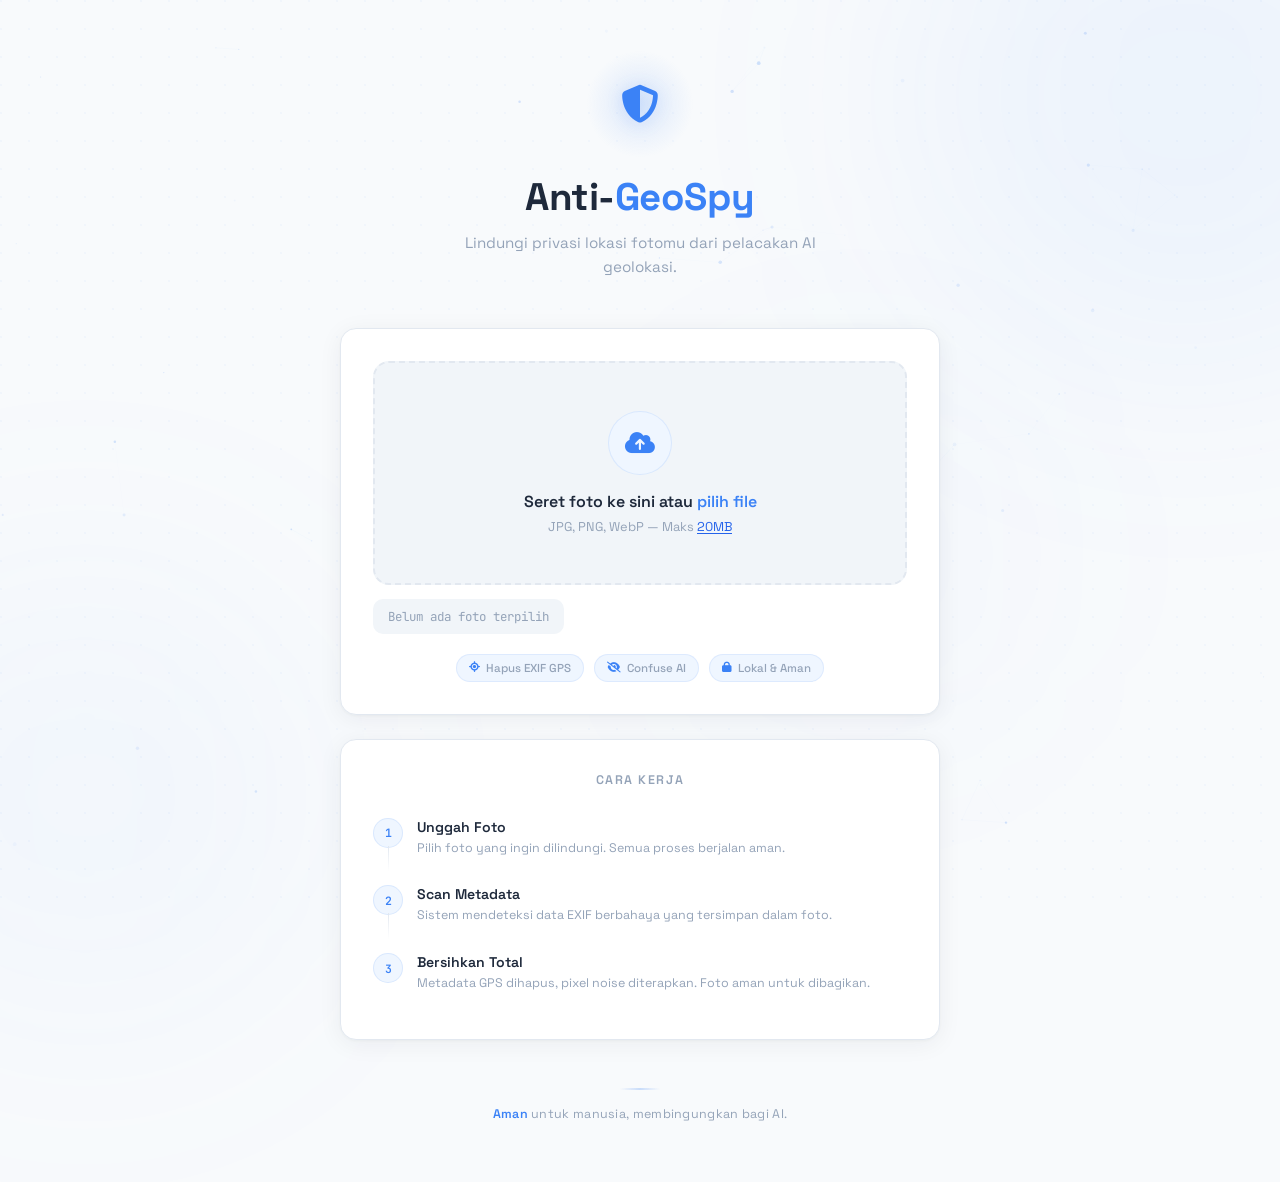
==== commit 8a522010: "Update index.html" ====
--- a/index.html
+++ b/index.html
@@ -6,814 +6,8 @@
     <title>Anti-GeoSpy | Invisible Shield</title>
     <link href="https://fonts.googleapis.com/css2?family=Space+Grotesk:wght@300;400;500;600;700&family=JetBrains+Mono:wght@400;600&display=swap" rel="stylesheet">
     <link rel="stylesheet" href="https://cdnjs.cloudflare.com/ajax/libs/font-awesome/6.5.0/css/all.min.css">
-    <style>
-        /* === Design Tokens — Modern Cloud (Soft Blue & White) === */
-        :root {
-            --bg: #F8FAFC;
-            --bg-deep: #EFF3F8;
-            --bg-subtle: #F1F5F9;
-            --fg: #1E293B;
-            --fg-secondary: #334155;
-            --muted: #94A3B8;
-            --accent: #3B82F6;
-            --accent-bright: #60A5FA;
-            --accent-dim: #2563EB;
-            --accent-glow: rgba(59, 130, 246, 0.08);
-            --accent-glow-strong: rgba(59, 130, 246, 0.15);
-            --accent-surface: #EFF6FF;
-            --card: #FFFFFF;
-            --card-border: #E2E8F0;
-            --card-shadow: 0 1px 3px rgba(30, 41, 59, 0.04), 0 4px 24px rgba(30, 41, 59, 0.06);
-            --card-shadow-hover: 0 4px 12px rgba(30, 41, 59, 0.06), 0 12px 40px rgba(30, 41, 59, 0.09);
-            --danger: #EF4444;
-            --danger-surface: #FEF2F2;
-            --danger-border: #FECACA;
-            --warning: #F59E0B;
-            --radius: 16px;
-            --radius-sm: 10px;
-            --font-ui: 'Space Grotesk', sans-serif;
-            --font-mono: 'JetBrains Mono', monospace;
-        }
-
-        /* === Reset & Base === */
-        *, *::before, *::after {
-            margin: 0;
-            padding: 0;
-            box-sizing: border-box;
-        }
-
-        html { scroll-behavior: smooth; }
-
-        body {
-            font-family: var(--font-ui);
-            background: var(--bg);
-            color: var(--fg);
-            min-height: 100vh;
-            overflow-x: hidden;
-            -webkit-font-smoothing: antialiased;
-        }
-
-        /* === Background Canvas === */
-        #bgCanvas {
-            position: fixed;
-            top: 0; left: 0;
-            width: 100%; height: 100%;
-            z-index: 0;
-            pointer-events: none;
-        }
-
-        /* === Subtle Dot Grid === */
-        .bg-pattern {
-            position: fixed;
-            top: 0; left: 0;
-            width: 100%; height: 100%;
-            z-index: 0;
-            pointer-events: none;
-            background-image:
-                radial-gradient(circle at 1px 1px, rgba(59, 130, 246, 0.035) 1px, transparent 0);
-            background-size: 28px 28px;
-        }
-
-        /* === Soft Blue Orbs === */
-        .orb {
-            position: fixed;
-            border-radius: 50%;
-            filter: blur(120px);
-            z-index: 0;
-            pointer-events: none;
-            animation: orbFloat 16s ease-in-out infinite;
-        }
-
-        .orb-1 {
-            width: 550px; height: 550px;
-            background: rgba(59, 130, 246, 0.06);
-            top: -180px; right: -180px;
-        }
-
-        .orb-2 {
-            width: 450px; height: 450px;
-            background: rgba(96, 165, 250, 0.045);
-            bottom: -120px; left: -140px;
-            animation-delay: -6s;
-        }
-
-        .orb-3 {
-            width: 300px; height: 300px;
-            background: rgba(59, 130, 246, 0.04);
-            top: 45%; left: 55%;
-            animation-delay: -10s;
-        }
-
-        @keyframes orbFloat {
-            0%, 100% { transform: translate(0, 0) scale(1); }
-            33% { transform: translate(20px, -15px) scale(1.03); }
-            66% { transform: translate(-15px, 10px) scale(0.97); }
-        }
-
-        /* === Container === */
-        .container {
-            position: relative;
-            z-index: 2;
-            max-width: 640px;
-            margin: 0 auto;
-            padding: 40px 20px 60px;
-            min-height: 100vh;
-            display: flex;
-            flex-direction: column;
-        }
-
-        /* === Header === */
-        header {
-            text-align: center;
-            margin-bottom: 48px;
-            padding-top: 20px;
-        }
-
-        .shield-icon {
-            position: relative;
-            display: inline-flex;
-            align-items: center;
-            justify-content: center;
-            width: 88px; height: 88px;
-            margin-bottom: 24px;
-        }
-
-        .shield-icon::before {
-            content: '';
-            position: absolute;
-            inset: -10px;
-            border-radius: 50%;
-            background: radial-gradient(circle, var(--accent-glow-strong), transparent 70%);
-            animation: shieldPulse 3s ease-in-out infinite;
-        }
-
-        .shield-icon i {
-            font-size: 38px;
-            color: var(--accent);
-            position: relative;
-            z-index: 1;
-            filter: drop-shadow(0 2px 8px var(--accent-glow-strong));
-            animation: shieldBounce 4s ease-in-out infinite;
-        }
-
-        @keyframes shieldPulse {
-            0%, 100% { transform: scale(1); opacity: 0.4; }
-            50% { transform: scale(1.25); opacity: 1; }
-        }
-
-        @keyframes shieldBounce {
-            0%, 100% { transform: translateY(0); }
-            50% { transform: translateY(-3px); }
-        }
-
-        header h1 {
-            font-size: clamp(1.8rem, 5vw, 2.4rem);
-            font-weight: 700;
-            letter-spacing: -0.5px;
-            margin-bottom: 10px;
-            color: var(--fg);
-        }
-
-        header h1 span {
-            color: var(--accent);
-        }
-
-        header p {
-            color: var(--muted);
-            font-size: 0.95rem;
-            line-height: 1.6;
-            max-width: 400px;
-            margin: 0 auto;
-        }
-
-        /* === Card === */
-        .glass-card {
-            background: var(--card);
-            border: 1px solid var(--card-border);
-            border-radius: var(--radius);
-            padding: 32px;
-            box-shadow: var(--card-shadow);
-            transition: box-shadow 0.4s ease, border-color 0.4s ease;
-        }
-
-        .glass-card:hover {
-            box-shadow: var(--card-shadow-hover);
-            border-color: #CBD5E1;
-        }
-
-        /* === Upload Zone === */
-        .upload-zone {
-            position: relative;
-            border: 2px dashed var(--card-border);
-            border-radius: var(--radius);
-            padding: 48px 24px;
-            text-align: center;
-            cursor: pointer;
-            transition: all 0.4s ease;
-            background: var(--bg-subtle);
-            overflow: hidden;
-        }
-
-        .upload-zone::before {
-            content: '';
-            position: absolute;
-            inset: 0;
-            background: radial-gradient(circle at 50% 50%, var(--accent-glow), transparent 60%);
-            opacity: 0;
-            transition: opacity 0.4s ease;
-        }
-
-        .upload-zone:hover,
-        .upload-zone.drag-over {
-            border-color: var(--accent);
-            background: var(--accent-surface);
-        }
-
-        .upload-zone:hover::before,
-        .upload-zone.drag-over::before {
-            opacity: 1;
-        }
-
-        .upload-icon {
-            position: relative;
-            z-index: 1;
-            width: 64px; height: 64px;
-            margin: 0 auto 16px;
-            display: flex;
-            align-items: center;
-            justify-content: center;
-            border-radius: 50%;
-            background: var(--accent-surface);
-            border: 1px solid rgba(59, 130, 246, 0.12);
-            transition: all 0.3s ease;
-        }
-
-        .upload-zone:hover .upload-icon {
-            transform: translateY(-4px);
-            box-shadow: 0 8px 24px var(--accent-glow-strong);
-        }
-
-        .upload-icon i {
-            font-size: 24px;
-            color: var(--accent);
-        }
-
-        .upload-text {
-            position: relative;
-            z-index: 1;
-        }
-
-        .upload-text .main-text {
-            font-size: 1rem;
-            font-weight: 600;
-            color: var(--fg);
-            margin-bottom: 6px;
-        }
-
-        .upload-text .main-text span {
-            color: var(--accent);
-        }
-
-        .upload-text .sub-text {
-            font-size: 0.8rem;
-            color: var(--muted);
-        }
-
-        .upload-text .sub-text .accent {
-            color: var(--accent-dim);
-            text-decoration: underline;
-            text-underline-offset: 2px;
-        }
-
-        #fileName {
-            position: relative;
-            z-index: 1;
-            margin-top: 14px;
-            font-family: var(--font-mono);
-            font-size: 0.78rem;
-            color: var(--muted);
-            padding: 8px 14px;
-            background: var(--bg-subtle);
-            border-radius: var(--radius-sm);
-            display: inline-block;
-            transition: all 0.3s ease;
-            word-break: break-all;
-            border: 1px solid transparent;
-        }
-
-        #fileName.has-file {
-            color: var(--accent-dim);
-            background: var(--accent-surface);
-            border-color: rgba(59, 130, 246, 0.15);
-        }
-
-        input[type="file"] { display: none; }
-
-        /* === Feature Badges === */
-        .features-row {
-            display: flex;
-            gap: 10px;
-            margin-top: 20px;
-            flex-wrap: wrap;
-            justify-content: center;
-        }
-
-        .badge {
-            display: inline-flex;
-            align-items: center;
-            gap: 6px;
-            padding: 6px 12px;
-            border-radius: 100px;
-            font-size: 0.72rem;
-            font-weight: 500;
-            background: var(--accent-surface);
-            border: 1px solid rgba(59, 130, 246, 0.1);
-            color: var(--muted);
-            transition: all 0.3s ease;
-        }
-
-        .badge:hover {
-            color: var(--accent);
-            border-color: rgba(59, 130, 246, 0.22);
-        }
-
-        .badge i {
-            font-size: 0.68rem;
-            color: var(--accent);
-        }
-
-        /* === Preview Section === */
-        .hidden { display: none !important; }
-
-        #previewContainer {
-            margin-top: 24px;
-            animation: fadeSlideUp 0.5s ease forwards;
-        }
-
-        @keyframes fadeSlideUp {
-            from { opacity: 0; transform: translateY(16px); }
-            to { opacity: 1; transform: translateY(0); }
-        }
-
-        .preview-label {
-            display: flex;
-            align-items: center;
-            gap: 8px;
-            font-size: 0.82rem;
-            font-weight: 600;
-            color: var(--muted);
-            margin-bottom: 14px;
-            text-transform: uppercase;
-            letter-spacing: 1.5px;
-        }
-
-        .preview-label .dot {
-            width: 6px; height: 6px;
-            border-radius: 50%;
-            background: var(--accent);
-            animation: dotPulse 2s ease-in-out infinite;
-        }
-
-        @keyframes dotPulse {
-            0%, 100% { opacity: 0.4; }
-            50% { opacity: 1; }
-        }
-
-        .image-frame {
-            position: relative;
-            border-radius: var(--radius-sm);
-            overflow: hidden;
-            border: 1px solid var(--card-border);
-            background: var(--bg-deep);
-        }
-
-        .image-frame::before {
-            content: '';
-            position: absolute;
-            top: 0; left: 0; right: 0;
-            height: 3px;
-            background: linear-gradient(90deg, transparent, var(--accent), transparent);
-            opacity: 0.6;
-            z-index: 2;
-        }
-
-        .image-frame img {
-            display: block;
-            width: 100%;
-            max-height: 400px;
-            object-fit: contain;
-            background: var(--bg-deep);
-        }
-
-        .image-frame::after {
-            content: '';
-            position: absolute;
-            inset: 8px;
-            border: 1px solid rgba(59, 130, 246, 0.08);
-            border-radius: 4px;
-            pointer-events: none;
-        }
-
-        .corner-mark {
-            position: absolute;
-            width: 12px; height: 12px;
-            border-color: var(--accent);
-            border-style: solid;
-            z-index: 1;
-        }
-
-        .corner-mark.tl { top: 4px; left: 4px; border-width: 2px 0 0 2px; }
-        .corner-mark.tr { top: 4px; right: 4px; border-width: 2px 2px 0 0; }
-        .corner-mark.bl { bottom: 4px; left: 4px; border-width: 0 0 2px 2px; }
-        .corner-mark.br { bottom: 4px; right: 4px; border-width: 0 2px 2px 0; }
-
-        /* === EXIF Warning Strip === */
-        .exif-strip {
-            display: flex;
-            align-items: center;
-            gap: 16px;
-            padding: 12px 16px;
-            margin-top: 12px;
-            border-radius: var(--radius-sm);
-            background: var(--danger-surface);
-            border: 1px solid var(--danger-border);
-            font-size: 0.78rem;
-            animation: fadeSlideUp 0.5s ease 0.15s both;
-        }
-
-        .exif-strip i {
-            color: var(--danger);
-            font-size: 0.9rem;
-        }
-
-        .exif-strip .exif-text {
-            color: var(--danger);
-            font-weight: 500;
-        }
-
-        .exif-strip .exif-detail {
-            color: var(--muted);
-            font-family: var(--font-mono);
-            font-size: 0.72rem;
-            margin-left: auto;
-        }
-
-        /* === Buttons === */
-        .btn-row {
-            display: flex;
-            gap: 12px;
-            margin-top: 20px;
-        }
-
-        .primary-btn {
-            flex: 1;
-            position: relative;
-            display: inline-flex;
-            align-items: center;
-            justify-content: center;
-            gap: 10px;
-            padding: 14px 28px;
-            border: none;
-            border-radius: var(--radius-sm);
-            font-family: var(--font-ui);
-            font-size: 0.92rem;
-            font-weight: 600;
-            cursor: pointer;
-            color: #FFFFFF;
-            background: linear-gradient(135deg, var(--accent) 0%, var(--accent-bright) 100%);
-            box-shadow: 0 4px 14px rgba(59, 130, 246, 0.28), inset 0 1px 0 rgba(255, 255, 255, 0.18);
-            transition: all 0.3s ease;
-            overflow: hidden;
-        }
-
-        .primary-btn::before {
-            content: '';
-            position: absolute;
-            inset: 0;
-            background: linear-gradient(135deg, transparent, rgba(255, 255, 255, 0.2), transparent);
-            transform: translateX(-100%);
-            transition: transform 0.5s ease;
-        }
-
-        .primary-btn:hover {
-            transform: translateY(-2px);
-            background: linear-gradient(135deg, var(--accent-dim) 0%, var(--accent) 100%);
-            box-shadow: 0 8px 28px rgba(59, 130, 246, 0.38), inset 0 1px 0 rgba(255, 255, 255, 0.2);
-        }
-
-        .primary-btn:hover::before {
-            transform: translateX(100%);
-        }
-
-        .primary-btn:active {
-            transform: translateY(0);
-            box-shadow: 0 2px 8px rgba(59, 130, 246, 0.22);
-        }
-
-        .primary-btn:disabled {
-            opacity: 0.45;
-            cursor: not-allowed;
-            transform: none !important;
-            box-shadow: none !important;
-        }
-
-        .secondary-btn {
-            display: inline-flex;
-            align-items: center;
-            justify-content: center;
-            gap: 8px;
-            padding: 14px 20px;
-            border: 1px solid var(--card-border);
-            border-radius: var(--radius-sm);
-            font-family: var(--font-ui);
-            font-size: 0.88rem;
-            font-weight: 500;
-            cursor: pointer;
-            color: var(--muted);
-            background: var(--bg-subtle);
-            transition: all 0.3s ease;
-        }
-
-        .secondary-btn:hover {
-            border-color: var(--danger-border);
-            color: var(--danger);
-            background: var(--danger-surface);
-        }
-
-        /* Processing state */
-        .primary-btn.processing { pointer-events: none; }
-        .primary-btn.processing .btn-text { opacity: 0; }
-        .primary-btn.processing .btn-loader { display: block; }
-
-        .btn-loader {
-            display: none;
-            position: absolute;
-            width: 22px; height: 22px;
-            border: 2px solid rgba(255, 255, 255, 0.3);
-            border-top-color: #FFFFFF;
-            border-radius: 50%;
-            animation: spin 0.7s linear infinite;
-        }
-
-        @keyframes spin { to { transform: rotate(360deg); } }
-
-        /* === Result Section === */
-        #resultSection {
-            margin-top: 24px;
-            animation: fadeSlideUp 0.6s ease forwards;
-        }
-
-        .result-card {
-            position: relative;
-            padding: 32px;
-            text-align: center;
-            overflow: hidden;
-        }
-
-        .result-card::before {
-            content: '';
-            position: absolute;
-            inset: 0;
-            background: radial-gradient(circle at 50% 0%, var(--accent-glow), transparent 60%);
-            pointer-events: none;
-        }
-
-        .success-icon {
-            width: 64px; height: 64px;
-            margin: 0 auto 18px;
-            display: flex;
-            align-items: center;
-            justify-content: center;
-            border-radius: 50%;
-            background: var(--accent-surface);
-            border: 2px solid rgba(59, 130, 246, 0.18);
-            animation: successPop 0.5s cubic-bezier(0.175, 0.885, 0.32, 1.275) forwards;
-        }
-
-        @keyframes successPop {
-            from { transform: scale(0); opacity: 0; }
-            to { transform: scale(1); opacity: 1; }
-        }
-
-        .success-icon i {
-            font-size: 28px;
-            color: var(--accent);
-        }
-
-        .success-msg {
-            font-size: 1.1rem;
-            font-weight: 600;
-            color: var(--fg);
-            margin-bottom: 6px;
-        }
-
-        .success-sub {
-            font-size: 0.85rem;
-            color: var(--muted);
-            margin-bottom: 24px;
-            line-height: 1.6;
-        }
-
-        .download-btn {
-            display: inline-flex;
-            align-items: center;
-            gap: 10px;
-            padding: 14px 32px;
-            border: none;
-            border-radius: var(--radius-sm);
-            font-family: var(--font-ui);
-            font-size: 0.92rem;
-            font-weight: 600;
-            cursor: pointer;
-            color: #FFFFFF;
-            background: linear-gradient(135deg, var(--accent) 0%, var(--accent-bright) 100%);
-            text-decoration: none;
-            box-shadow: 0 4px 14px rgba(59, 130, 246, 0.28);
-            transition: all 0.3s ease;
-        }
-
-        .download-btn:hover {
-            transform: translateY(-2px);
-            background: linear-gradient(135deg, var(--accent-dim) 0%, var(--accent) 100%);
-            box-shadow: 0 8px 28px rgba(59, 130, 246, 0.38);
-        }
-
-        .download-btn:active { transform: translateY(0); }
-
-        /* Clean Stats */
-        .clean-stats {
-            display: grid;
-            grid-template-columns: repeat(3, 1fr);
-            gap: 12px;
-            margin-bottom: 24px;
-        }
-
-        .stat-item {
-            padding: 14px 8px;
-            border-radius: var(--radius-sm);
-            background: var(--bg-subtle);
-            border: 1px solid var(--card-border);
-        }
-
-        .stat-value {
-            font-family: var(--font-mono);
-            font-size: 1.1rem;
-            font-weight: 700;
-            color: var(--accent);
-            margin-bottom: 2px;
-        }
-
-        .stat-label {
-            font-size: 0.68rem;
-            color: var(--muted);
-            text-transform: uppercase;
-            letter-spacing: 0.5px;
-        }
-
-        /* === Toast === */
-        .toast-container {
-            position: fixed;
-            top: 24px; right: 24px;
-            z-index: 1000;
-            display: flex;
-            flex-direction: column;
-            gap: 10px;
-        }
-
-        .toast {
-            display: flex;
-            align-items: center;
-            gap: 10px;
-            padding: 14px 20px;
-            border-radius: var(--radius-sm);
-            background: var(--card);
-            border: 1px solid var(--card-border);
-            font-size: 0.84rem;
-            color: var(--fg);
-            box-shadow: 0 8px 32px rgba(30, 41, 59, 0.1);
-            animation: toastIn 0.4s ease forwards;
-            max-width: 340px;
-        }
-
-        .toast.toast-out { animation: toastOut 0.3s ease forwards; }
-        .toast.toast-error { border-color: var(--danger-border); }
-        .toast.toast-error i { color: var(--danger); }
-        .toast.toast-success { border-color: rgba(59, 130, 246, 0.22); }
-        .toast.toast-success i { color: var(--accent); }
-
-        @keyframes toastIn {
-            from { opacity: 0; transform: translateX(40px); }
-            to { opacity: 1; transform: translateX(0); }
-        }
-
-        @keyframes toastOut {
-            from { opacity: 1; transform: translateX(0); }
-            to { opacity: 0; transform: translateX(40px); }
-        }
-
-        /* === Footer === */
-        footer {
-            margin-top: auto;
-            padding-top: 48px;
-            text-align: center;
-        }
-
-        .footer-line {
-            width: 40px; height: 2px;
-            background: linear-gradient(90deg, transparent, var(--accent), transparent);
-            margin: 0 auto 16px;
-            opacity: 0.25;
-        }
-
-        footer p {
-            font-size: 0.78rem;
-            color: var(--muted);
-            letter-spacing: 0.3px;
-        }
-
-        footer p span { color: var(--accent); font-weight: 600; }
-
-        /* === How It Works === */
-        .how-section { margin-top: 32px; }
-
-        .how-title {
-            font-size: 0.78rem;
-            font-weight: 600;
-            color: var(--muted);
-            text-transform: uppercase;
-            letter-spacing: 1.5px;
-            margin-bottom: 16px;
-            text-align: center;
-        }
-
-        .how-steps {
-            display: flex;
-            flex-direction: column;
-            gap: 0;
-        }
-
-        .how-step {
-            display: flex;
-            align-items: flex-start;
-            gap: 14px;
-            padding: 14px 0;
-            position: relative;
-        }
-
-        .how-step:not(:last-child)::after {
-            content: '';
-            position: absolute;
-            left: 15px; top: 42px; bottom: 0;
-            width: 1px;
-            background: linear-gradient(to bottom, var(--card-border), transparent);
-        }
-
-        .step-num {
-            width: 30px; height: 30px; min-width: 30px;
-            display: flex;
-            align-items: center;
-            justify-content: center;
-            border-radius: 50%;
-            background: var(--accent-surface);
-            border: 1px solid rgba(59, 130, 246, 0.12);
-            font-family: var(--font-mono);
-            font-size: 0.72rem;
-            font-weight: 600;
-            color: var(--accent);
-        }
-
-        .step-content h4 {
-            font-size: 0.88rem;
-            font-weight: 600;
-            color: var(--fg);
-            margin-bottom: 3px;
-        }
-
-        .step-content p {
-            font-size: 0.78rem;
-            color: var(--muted);
-            line-height: 1.5;
-        }
-
-        /* === Responsive === */
-        @media (max-width: 480px) {
-            .container { padding: 24px 16px 40px; }
-            .glass-card { padding: 24px 18px; }
-            .upload-zone { padding: 36px 16px; }
-            .clean-stats { grid-template-columns: 1fr; gap: 8px; }
-            .btn-row { flex-direction: column; }
-            .features-row { gap: 6px; }
-        }
-
-        /* === Reduced Motion === */
-        @media (prefers-reduced-motion: reduce) {
-            *, *::before, *::after {
-                animation-duration: 0.01ms !important;
-                animation-iteration-count: 1 !important;
-                transition-duration: 0.01ms !important;
-            }
-        }
-    </style>
+    <!-- Link ke CSS Eksternal agar rapi -->
+    <link rel="stylesheet" href="src/style.css">
 </head>
 <body>
 
@@ -933,7 +127,7 @@
                         <div class="step-num">1</div>
                         <div class="step-content">
                             <h4>Unggah Foto</h4>
-                            <p>Pilih foto yang ingin dilindungi. Semua proses berjalan lokal di perangkatmu.</p>
+                            <p>Pilih foto yang ingin dilindungi. Semua proses berjalan aman.</p>
                         </div>
                     </div>
                     <div class="how-step">
@@ -961,7 +155,7 @@
         </footer>
     </div>
 
-    <!-- Semua logika ada di file terpisah -->
+    <!-- Script Utama -->
     <script src="src/main.js"></script>
 </body>
 </html>
--- a/src/style.css
+++ b/src/style.css
@@ -0,0 +1,323 @@
+/* === Design Tokens — Modern Cloud (Soft Blue & White) === */
+:root {
+    --bg: #F8FAFC;
+    --bg-deep: #EFF3F8;
+    --bg-subtle: #F1F5F9;
+    --fg: #1E293B;
+    --fg-secondary: #334155;
+    --muted: #94A3B8;
+    --accent: #3B82F6;
+    --accent-bright: #60A5FA;
+    --accent-dim: #2563EB;
+    --accent-glow: rgba(59, 130, 246, 0.08);
+    --accent-glow-strong: rgba(59, 130, 246, 0.15);
+    --accent-surface: #EFF6FF;
+    --card: #FFFFFF;
+    --card-border: #E2E8F0;
+    --card-shadow: 0 1px 3px rgba(30, 41, 59, 0.04), 0 4px 24px rgba(30, 41, 59, 0.06);
+    --card-shadow-hover: 0 4px 12px rgba(30, 41, 59, 0.06), 0 12px 40px rgba(30, 41, 59, 0.09);
+    --danger: #EF4444;
+    --danger-surface: #FEF2F2;
+    --danger-border: #FECACA;
+    --warning: #F59E0B;
+    --radius: 16px;
+    --radius-sm: 10px;
+    --font-ui: 'Space Grotesk', sans-serif;
+    --font-mono: 'JetBrains Mono', monospace;
+}
+
+/* === Reset & Base === */
+*, *::before, *::after {
+    margin: 0; padding: 0; box-sizing: border-box;
+}
+html { scroll-behavior: smooth; }
+body {
+    font-family: var(--font-ui);
+    background: var(--bg);
+    color: var(--fg);
+    min-height: 100vh;
+    overflow-x: hidden;
+    -webkit-font-smoothing: antialiased;
+}
+
+/* === Background Canvas === */
+#bgCanvas {
+    position: fixed; top: 0; left: 0; width: 100%; height: 100%;
+    z-index: 0; pointer-events: none;
+}
+
+/* === Subtle Dot Grid === */
+.bg-pattern {
+    position: fixed; top: 0; left: 0; width: 100%; height: 100%;
+    z-index: 0; pointer-events: none;
+    background-image: radial-gradient(circle at 1px 1px, rgba(59, 130, 246, 0.035) 1px, transparent 0);
+    background-size: 28px 28px;
+}
+
+/* === Soft Blue Orbs === */
+.orb {
+    position: fixed; border-radius: 50%; filter: blur(120px);
+    z-index: 0; pointer-events: none;
+    animation: orbFloat 16s ease-in-out infinite;
+}
+.orb-1 { width: 550px; height: 550px; background: rgba(59, 130, 246, 0.06); top: -180px; right: -180px; }
+.orb-2 { width: 450px; height: 450px; background: rgba(96, 165, 250, 0.045); bottom: -120px; left: -140px; animation-delay: -6s; }
+.orb-3 { width: 300px; height: 300px; background: rgba(59, 130, 246, 0.04); top: 45%; left: 55%; animation-delay: -10s; }
+
+@keyframes orbFloat {
+    0%, 100% { transform: translate(0, 0) scale(1); }
+    33% { transform: translate(20px, -15px) scale(1.03); }
+    66% { transform: translate(-15px, 10px) scale(0.97); }
+}
+
+/* === Container === */
+.container {
+    position: relative; z-index: 2; max-width: 640px; margin: 0 auto;
+    padding: 40px 20px 60px; min-height: 100vh; display: flex; flex-direction: column;
+}
+
+/* === Header === */
+header { text-align: center; margin-bottom: 48px; padding-top: 20px; }
+.shield-icon {
+    position: relative; display: inline-flex; align-items: center; justify-content: center;
+    width: 88px; height: 88px; margin-bottom: 24px;
+}
+.shield-icon::before {
+    content: ''; position: absolute; inset: -10px; border-radius: 50%;
+    background: radial-gradient(circle, var(--accent-glow-strong), transparent 70%);
+    animation: shieldPulse 3s ease-in-out infinite;
+}
+.shield-icon i {
+    font-size: 38px; color: var(--accent); position: relative; z-index: 1;
+    filter: drop-shadow(0 2px 8px var(--accent-glow-strong));
+    animation: shieldBounce 4s ease-in-out infinite;
+}
+@keyframes shieldPulse { 0%, 100% { transform: scale(1); opacity: 0.4; } 50% { transform: scale(1.25); opacity: 1; } }
+@keyframes shieldBounce { 0%, 100% { transform: translateY(0); } 50% { transform: translateY(-3px); } }
+
+header h1 { font-size: clamp(1.8rem, 5vw, 2.4rem); font-weight: 700; letter-spacing: -0.5px; margin-bottom: 10px; color: var(--fg); }
+header h1 span { color: var(--accent); }
+header p { color: var(--muted); font-size: 0.95rem; line-height: 1.6; max-width: 400px; margin: 0 auto; }
+
+/* === Card === */
+.glass-card {
+    background: var(--card); border: 1px solid var(--card-border); border-radius: var(--radius);
+    padding: 32px; box-shadow: var(--card-shadow);
+    transition: box-shadow 0.4s ease, border-color 0.4s ease;
+}
+.glass-card:hover { box-shadow: var(--card-shadow-hover); border-color: #CBD5E1; }
+
+/* === Upload Zone === */
+.upload-zone {
+    position: relative; border: 2px dashed var(--card-border); border-radius: var(--radius);
+    padding: 48px 24px; text-align: center; cursor: pointer;
+    transition: all 0.4s ease; background: var(--bg-subtle); overflow: hidden;
+}
+.upload-zone::before {
+    content: ''; position: absolute; inset: 0;
+    background: radial-gradient(circle at 50% 50%, var(--accent-glow), transparent 60%);
+    opacity: 0; transition: opacity 0.4s ease;
+}
+.upload-zone:hover, .upload-zone.drag-over { border-color: var(--accent); background: var(--accent-surface); }
+.upload-zone:hover::before, .upload-zone.drag-over::before { opacity: 1; }
+
+.upload-icon {
+    position: relative; z-index: 1; width: 64px; height: 64px; margin: 0 auto 16px;
+    display: flex; align-items: center; justify-content: center; border-radius: 50%;
+    background: var(--accent-surface); border: 1px solid rgba(59, 130, 246, 0.12);
+    transition: all 0.3s ease;
+}
+.upload-zone:hover .upload-icon { transform: translateY(-4px); box-shadow: 0 8px 24px var(--accent-glow-strong); }
+.upload-icon i { font-size: 24px; color: var(--accent); }
+
+.upload-text { position: relative; z-index: 1; }
+.upload-text .main-text { font-size: 1rem; font-weight: 600; color: var(--fg); margin-bottom: 6px; }
+.upload-text .main-text span { color: var(--accent); }
+.upload-text .sub-text { font-size: 0.8rem; color: var(--muted); }
+.upload-text .sub-text .accent { color: var(--accent-dim); text-decoration: underline; text-underline-offset: 2px; }
+
+#fileName {
+    position: relative; z-index: 1; margin-top: 14px; font-family: var(--font-mono);
+    font-size: 0.78rem; color: var(--muted); padding: 8px 14px; background: var(--bg-subtle);
+    border-radius: var(--radius-sm); display: inline-block; transition: all 0.3s ease;
+    word-break: break-all; border: 1px solid transparent;
+}
+#fileName.has-file { color: var(--accent-dim); background: var(--accent-surface); border-color: rgba(59, 130, 246, 0.15); }
+input[type="file"] { display: none; }
+
+/* === Feature Badges === */
+.features-row { display: flex; gap: 10px; margin-top: 20px; flex-wrap: wrap; justify-content: center; }
+.badge {
+    display: inline-flex; align-items: center; gap: 6px; padding: 6px 12px;
+    border-radius: 100px; font-size: 0.72rem; font-weight: 500; background: var(--accent-surface);
+    border: 1px solid rgba(59, 130, 246, 0.1); color: var(--muted); transition: all 0.3s ease;
+}
+.badge:hover { color: var(--accent); border-color: rgba(59, 130, 246, 0.22); }
+.badge i { font-size: 0.68rem; color: var(--accent); }
+
+/* === Preview Section === */
+.hidden { display: none !important; }
+#previewContainer { margin-top: 24px; animation: fadeSlideUp 0.5s ease forwards; }
+@keyframes fadeSlideUp { from { opacity: 0; transform: translateY(16px); } to { opacity: 1; transform: translateY(0); } }
+
+.preview-label { display: flex; align-items: center; gap: 8px; font-size: 0.82rem; font-weight: 600; color: var(--muted); margin-bottom: 14px; text-transform: uppercase; letter-spacing: 1.5px; }
+.preview-label .dot { width: 6px; height: 6px; border-radius: 50%; background: var(--accent); animation: dotPulse 2s ease-in-out infinite; }
+@keyframes dotPulse { 0%, 100% { opacity: 0.4; } 50% { opacity: 1; } }
+
+.image-frame {
+    position: relative; border-radius: var(--radius-sm); overflow: hidden;
+    border: 1px solid var(--card-border); background: var(--bg-deep);
+}
+.image-frame::before {
+    content: ''; position: absolute; top: 0; left: 0; right: 0; height: 3px;
+    background: linear-gradient(90deg, transparent, var(--accent), transparent); opacity: 0.6; z-index: 2;
+}
+.image-frame img { display: block; width: 100%; max-height: 400px; object-fit: contain; background: var(--bg-deep); }
+.image-frame::after {
+    content: ''; position: absolute; inset: 8px; border: 1px solid rgba(59, 130, 246, 0.08);
+    border-radius: 4px; pointer-events: none;
+}
+
+.corner-mark { position: absolute; width: 12px; height: 12px; border-color: var(--accent); border-style: solid; z-index: 1; }
+.corner-mark.tl { top: 4px; left: 4px; border-width: 2px 0 0 2px; }
+.corner-mark.tr { top: 4px; right: 4px; border-width: 2px 2px 0 0; }
+.corner-mark.bl { bottom: 4px; left: 4px; border-width: 0 0 2px 2px; }
+.corner-mark.br { bottom: 4px; right: 4px; border-width: 0 2px 2px 0; }
+
+/* === EXIF Warning Strip === */
+.exif-strip {
+    display: flex; align-items: center; gap: 16px; padding: 12px 16px; margin-top: 12px;
+    border-radius: var(--radius-sm); background: var(--danger-surface); border: 1px solid var(--danger-border);
+    font-size: 0.78rem; animation: fadeSlideUp 0.5s ease 0.15s both;
+}
+.exif-strip i { color: var(--danger); font-size: 0.9rem; }
+.exif-strip .exif-text { color: var(--danger); font-weight: 500; }
+.exif-strip .exif-detail { color: var(--muted); font-family: var(--font-mono); font-size: 0.72rem; margin-left: auto; }
+
+/* === Buttons === */
+.btn-row { display: flex; gap: 12px; margin-top: 20px; }
+.primary-btn {
+    flex: 1; position: relative; display: inline-flex; align-items: center; justify-content: center;
+    gap: 10px; padding: 14px 28px; border: none; border-radius: var(--radius-sm);
+    font-family: var(--font-ui); font-size: 0.92rem; font-weight: 600; cursor: pointer;
+    color: #FFFFFF; background: linear-gradient(135deg, var(--accent) 0%, var(--accent-bright) 100%);
+    box-shadow: 0 4px 14px rgba(59, 130, 246, 0.28), inset 0 1px 0 rgba(255, 255, 255, 0.18);
+    transition: all 0.3s ease; overflow: hidden;
+}
+.primary-btn::before {
+    content: ''; position: absolute; inset: 0;
+    background: linear-gradient(135deg, transparent, rgba(255, 255, 255, 0.2), transparent);
+    transform: translateX(-100%); transition: transform 0.5s ease;
+}
+.primary-btn:hover { transform: translateY(-2px); background: linear-gradient(135deg, var(--accent-dim) 0%, var(--accent) 100%); box-shadow: 0 8px 28px rgba(59, 130, 246, 0.38); }
+.primary-btn:hover::before { transform: translateX(100%); }
+.primary-btn:active { transform: translateY(0); }
+.primary-btn:disabled { opacity: 0.45; cursor: not-allowed; transform: none !important; box-shadow: none !important; }
+
+.secondary-btn {
+    display: inline-flex; align-items: center; justify-content: center; gap: 8px; padding: 14px 20px;
+    border: 1px solid var(--card-border); border-radius: var(--radius-sm); font-family: var(--font-ui);
+    font-size: 0.88rem; font-weight: 500; cursor: pointer; color: var(--muted); background: var(--bg-subtle);
+    transition: all 0.3s ease;
+}
+.secondary-btn:hover { border-color: var(--danger-border); color: var(--danger); background: var(--danger-surface); }
+
+/* Processing State */
+.primary-btn.processing { pointer-events: none; }
+.primary-btn.processing .btn-text { opacity: 0; }
+.primary-btn.processing .btn-loader { display: block; }
+.btn-loader {
+    display: none; position: absolute; width: 22px; height: 22px;
+    border: 2px solid rgba(255, 255, 255, 0.3); border-top-color: #FFFFFF; border-radius: 50%;
+    animation: spin 0.7s linear infinite;
+}
+@keyframes spin { to { transform: rotate(360deg); } }
+
+/* === Result Section === */
+#resultSection { margin-top: 24px; animation: fadeSlideUp 0.6s ease forwards; }
+.result-card { position: relative; padding: 32px; text-align: center; overflow: hidden; }
+.result-card::before {
+    content: ''; position: absolute; inset: 0;
+    background: radial-gradient(circle at 50% 0%, var(--accent-glow), transparent 60%); pointer-events: none;
+}
+.success-icon {
+    width: 64px; height: 64px; margin: 0 auto 18px; display: flex; align-items: center;
+    justify-content: center; border-radius: 50%; background: var(--accent-surface);
+    border: 2px solid rgba(59, 130, 246, 0.18);
+    animation: successPop 0.5s cubic-bezier(0.175, 0.885, 0.32, 1.275) forwards;
+}
+@keyframes successPop { from { transform: scale(0); opacity: 0; } to { transform: scale(1); opacity: 1; } }
+.success-icon i { font-size: 28px; color: var(--accent); }
+.success-msg { font-size: 1.1rem; font-weight: 600; color: var(--fg); margin-bottom: 6px; }
+.success-sub { font-size: 0.85rem; color: var(--muted); margin-bottom: 24px; line-height: 1.6; }
+
+.download-btn {
+    display: inline-flex; align-items: center; gap: 10px; padding: 14px 32px; border: none;
+    border-radius: var(--radius-sm); font-family: var(--font-ui); font-size: 0.92rem;
+    font-weight: 600; cursor: pointer; color: #FFFFFF; text-decoration: none;
+    background: linear-gradient(135deg, var(--accent) 0%, var(--accent-bright) 100%);
+    box-shadow: 0 4px 14px rgba(59, 130, 246, 0.28); transition: all 0.3s ease;
+}
+.download-btn:hover { transform: translateY(-2px); background: linear-gradient(135deg, var(--accent-dim) 0%, var(--accent) 100%); }
+
+/* Clean Stats */
+.clean-stats { display: grid; grid-template-columns: repeat(3, 1fr); gap: 12px; margin-bottom: 24px; }
+.stat-item { padding: 14px 8px; border-radius: var(--radius-sm); background: var(--bg-subtle); border: 1px solid var(--card-border); }
+.stat-value { font-family: var(--font-mono); font-size: 1.1rem; font-weight: 700; color: var(--accent); margin-bottom: 2px; }
+.stat-label { font-size: 0.68rem; color: var(--muted); text-transform: uppercase; letter-spacing: 0.5px; }
+
+/* === Toast === */
+.toast-container { position: fixed; top: 24px; right: 24px; z-index: 1000; display: flex; flex-direction: column; gap: 10px; }
+.toast {
+    display: flex; align-items: center; gap: 10px; padding: 14px 20px; border-radius: var(--radius-sm);
+    background: var(--card); border: 1px solid var(--card-border); font-size: 0.84rem; color: var(--fg);
+    box-shadow: 0 8px 32px rgba(30, 41, 59, 0.1); animation: toastIn 0.4s ease forwards; max-width: 340px;
+}
+.toast.toast-out { animation: toastOut 0.3s ease forwards; }
+.toast.toast-error { border-color: var(--danger-border); }
+.toast.toast-error i { color: var(--danger); }
+.toast.toast-success { border-color: rgba(59, 130, 246, 0.22); }
+.toast.toast-success i { color: var(--accent); }
+@keyframes toastIn { from { opacity: 0; transform: translateX(40px); } to { opacity: 1; transform: translateX(0); } }
+@keyframes toastOut { from { opacity: 1; transform: translateX(0); } to { opacity: 0; transform: translateX(40px); } }
+
+/* === Footer === */
+footer { margin-top: auto; padding-top: 48px; text-align: center; }
+.footer-line { width: 40px; height: 2px; background: linear-gradient(90deg, transparent, var(--accent), transparent); margin: 0 auto 16px; opacity: 0.25; }
+footer p { font-size: 0.78rem; color: var(--muted); letter-spacing: 0.3px; }
+footer p span { color: var(--accent); font-weight: 600; }
+
+/* === How It Works === */
+.how-section { margin-top: 32px; }
+.how-title { font-size: 0.78rem; font-weight: 600; color: var(--muted); text-transform: uppercase; letter-spacing: 1.5px; margin-bottom: 16px; text-align: center; }
+.how-steps { display: flex; flex-direction: column; gap: 0; }
+.how-step { display: flex; align-items: flex-start; gap: 14px; padding: 14px 0; position: relative; }
+.how-step:not(:last-child)::after {
+    content: ''; position: absolute; left: 15px; top: 42px; bottom: 0; width: 1px;
+    background: linear-gradient(to bottom, var(--card-border), transparent);
+}
+.step-num {
+    width: 30px; height: 30px; min-width: 30px; display: flex; align-items: center; justify-content: center;
+    border-radius: 50%; background: var(--accent-surface); border: 1px solid rgba(59, 130, 246, 0.12);
+    font-family: var(--font-mono); font-size: 0.72rem; font-weight: 600; color: var(--accent);
+}
+.step-content h4 { font-size: 0.88rem; font-weight: 600; color: var(--fg); margin-bottom: 3px; }
+.step-content p { font-size: 0.78rem; color: var(--muted); line-height: 1.5; }
+
+/* === Responsive === */
+@media (max-width: 480px) {
+    .container { padding: 24px 16px 40px; }
+    .glass-card { padding: 24px 18px; }
+    .upload-zone { padding: 36px 16px; }
+    .clean-stats { grid-template-columns: 1fr; gap: 8px; }
+    .btn-row { flex-direction: column; }
+    .features-row { gap: 6px; }
+}
+
+/* === Reduced Motion === */
+@media (prefers-reduced-motion: reduce) {
+    *, *::before, *::after {
+        animation-duration: 0.01ms !important; animation-iteration-count: 1 !important;
+        transition-duration: 0.01ms !important;
+    }
+}
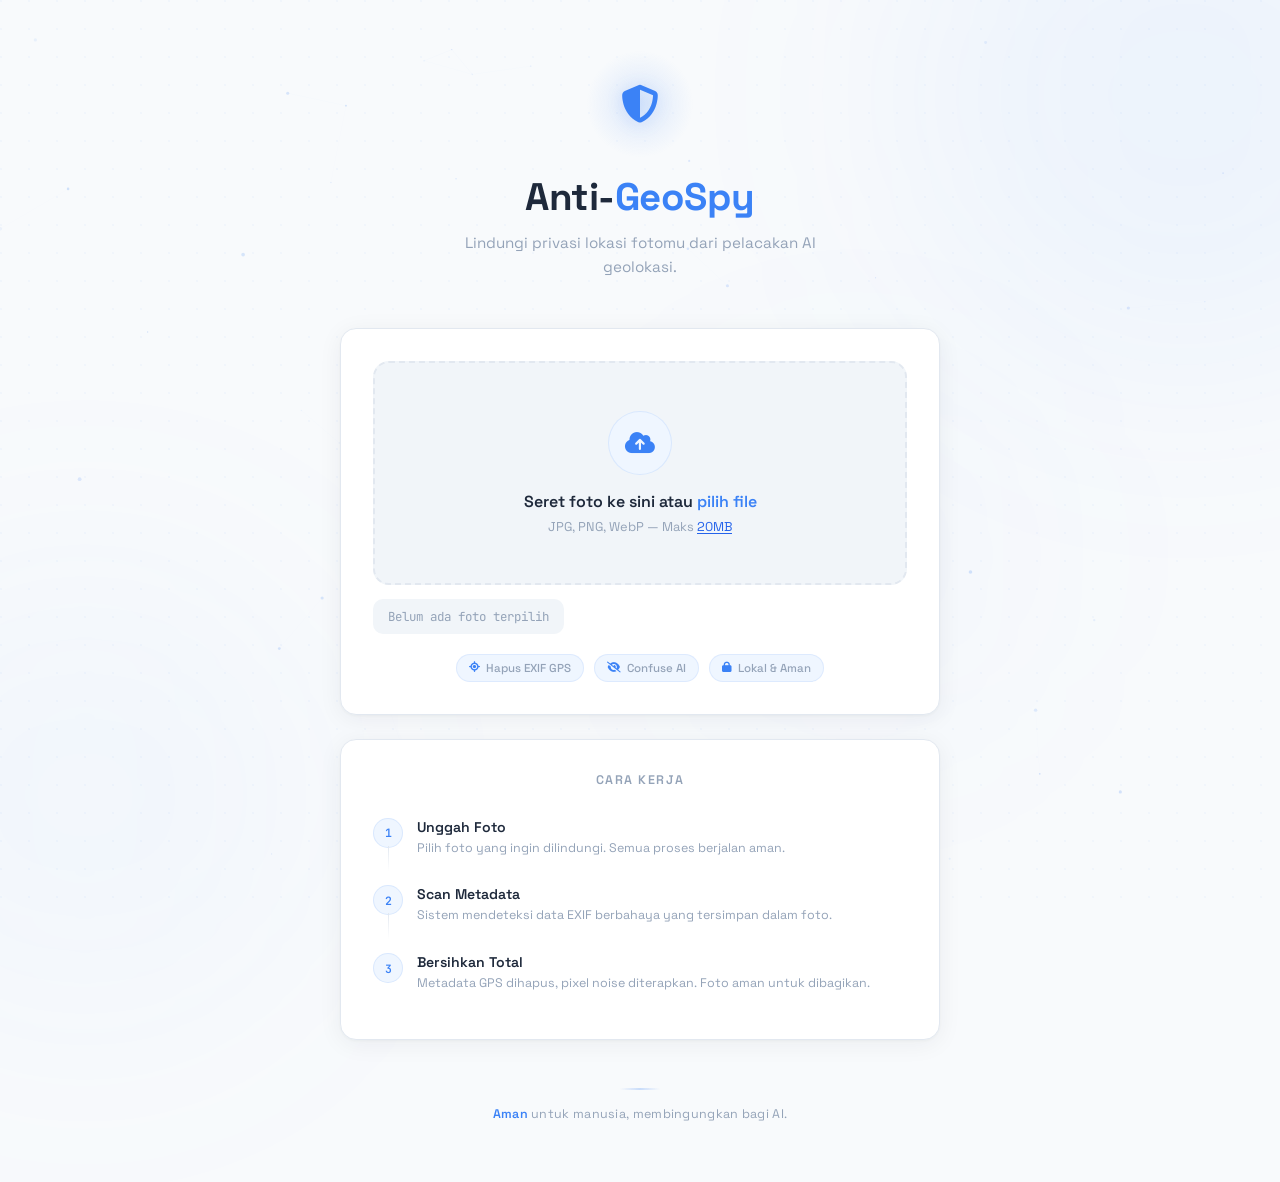
==== commit 4fce395b: "Update index.html" ====
--- a/index.html
+++ b/index.html
@@ -6,24 +6,20 @@
     <title>Anti-GeoSpy | Invisible Shield</title>
     <link href="https://fonts.googleapis.com/css2?family=Space+Grotesk:wght@300;400;500;600;700&family=JetBrains+Mono:wght@400;600&display=swap" rel="stylesheet">
     <link rel="stylesheet" href="https://cdnjs.cloudflare.com/ajax/libs/font-awesome/6.5.0/css/all.min.css">
-    <!-- Link ke CSS Eksternal agar rapi -->
     <link rel="stylesheet" href="src/style.css">
 </head>
 <body>
 
-    <!-- Background layers -->
     <canvas id="bgCanvas" aria-hidden="true"></canvas>
     <div class="bg-pattern" aria-hidden="true"></div>
     <div class="orb orb-1" aria-hidden="true"></div>
     <div class="orb orb-2" aria-hidden="true"></div>
     <div class="orb orb-3" aria-hidden="true"></div>
 
-    <!-- Toast -->
     <div class="toast-container" id="toastContainer" aria-live="polite"></div>
 
     <div class="container">
 
-        <!-- Header -->
         <header>
             <div class="shield-icon" aria-hidden="true">
                 <i class="fa-solid fa-shield-halved"></i>
@@ -32,9 +28,7 @@
             <p>Lindungi privasi lokasi fotomu dari pelacakan AI geolokasi.</p>
         </header>
 
-        <!-- Main -->
         <main>
-            <!-- Upload Card -->
             <div class="upload-section glass-card">
                 <div class="upload-zone" id="uploadZone" role="button" tabindex="0" aria-label="Upload gambar untuk diproteksi">
                     <div class="upload-icon">
@@ -55,7 +49,6 @@
                 </div>
             </div>
 
-            <!-- Preview -->
             <div id="previewContainer" class="hidden">
                 <div class="glass-card">
                     <div class="preview-label">
@@ -88,7 +81,6 @@
                 </div>
             </div>
 
-            <!-- Result -->
             <div id="resultSection" class="hidden">
                 <div class="glass-card result-card">
                     <div class="success-icon">
@@ -112,6 +104,12 @@
                         </div>
                     </div>
 
+                    <div id="shieldDetails" style="margin: 16px 0; padding: 12px; background: rgba(59, 130, 246, 0.1); border: 1px solid rgba(59, 130, 246, 0.2); border-radius: var(--radius-sm); text-align: left;">
+                        <p style="font-family: 'JetBrains Mono', monospace; font-size: 0.7rem; color: #60a5fa; margin: 0;">
+                            <i class="fa-solid fa-microchip"></i> <span id="gpsSpoofText">GPS Spoofing: Idle</span>
+                        </p>
+                    </div>
+
                     <a id="downloadLink" href="#" download="protected-image.jpg" class="download-btn" aria-label="Download foto yang sudah diproteksi">
                         <i class="fa-solid fa-download"></i>
                         Download Foto Aman
@@ -119,7 +117,6 @@
                 </div>
             </div>
 
-            <!-- How It Works -->
             <section class="how-section glass-card" style="margin-top: 24px;">
                 <h2 class="how-title">Cara Kerja</h2>
                 <div class="how-steps">
@@ -148,14 +145,12 @@
             </section>
         </main>
 
-        <!-- Footer -->
         <footer>
             <div class="footer-line" aria-hidden="true"></div>
             <p><span>Aman</span> untuk manusia, membingungkan bagi AI.</p>
         </footer>
     </div>
 
-    <!-- Script Utama -->
     <script src="src/main.js"></script>
 </body>
 </html>
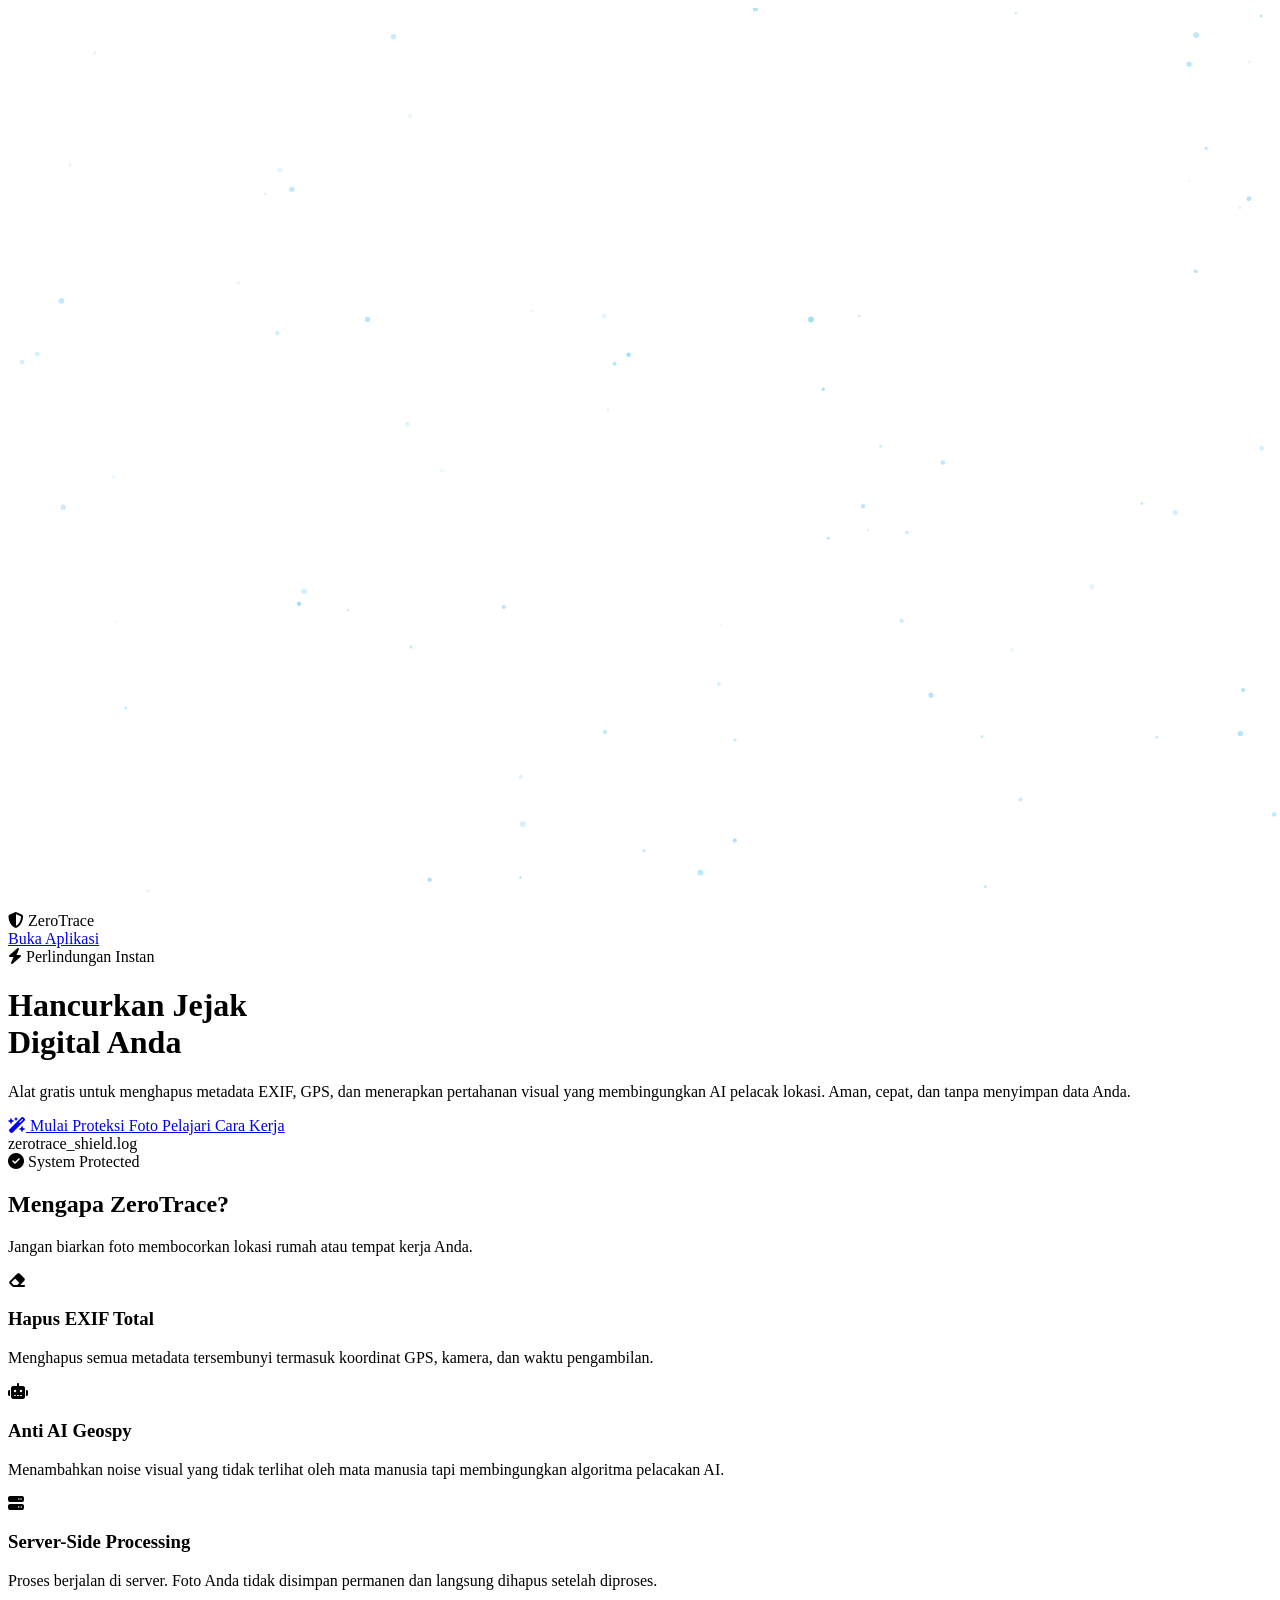
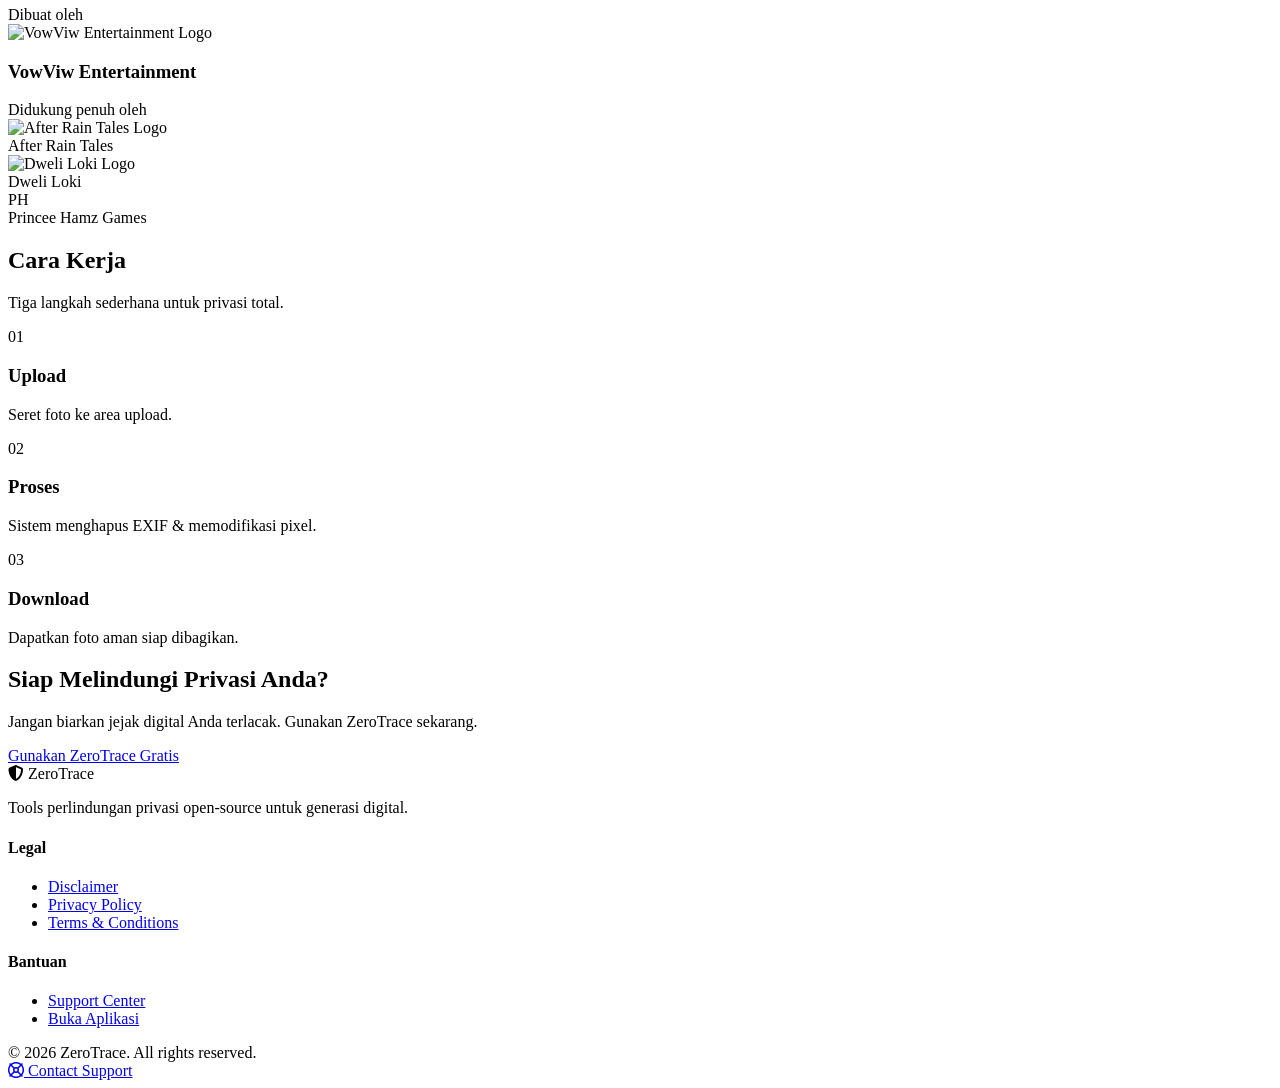
==== commit bb7f2794: "Update index.html" ====
--- a/index.html
+++ b/index.html
@@ -1,156 +1,290 @@
-<!DOCTYPE html>
-<html lang="en">
-<head>
-    <meta charset="UTF-8">
-    <meta name="viewport" content="width=device-width, initial-scale=1.0">
-    <title>Anti-GeoSpy | Invisible Shield</title>
-    <link href="https://fonts.googleapis.com/css2?family=Space+Grotesk:wght@300;400;500;600;700&family=JetBrains+Mono:wght@400;600&display=swap" rel="stylesheet">
-    <link rel="stylesheet" href="https://cdnjs.cloudflare.com/ajax/libs/font-awesome/6.5.0/css/all.min.css">
-    <link rel="stylesheet" href="src/style.css">
-</head>
-<body>
-
-    <canvas id="bgCanvas" aria-hidden="true"></canvas>
-    <div class="bg-pattern" aria-hidden="true"></div>
-    <div class="orb orb-1" aria-hidden="true"></div>
-    <div class="orb orb-2" aria-hidden="true"></div>
-    <div class="orb orb-3" aria-hidden="true"></div>
-
-    <div class="toast-container" id="toastContainer" aria-live="polite"></div>
-
-    <div class="container">
-
-        <header>
-            <div class="shield-icon" aria-hidden="true">
-                <i class="fa-solid fa-shield-halved"></i>
-            </div>
-            <h1>Anti-<span>GeoSpy</span></h1>
-            <p>Lindungi privasi lokasi fotomu dari pelacakan AI geolokasi.</p>
-        </header>
-
-        <main>
-            <div class="upload-section glass-card">
-                <div class="upload-zone" id="uploadZone" role="button" tabindex="0" aria-label="Upload gambar untuk diproteksi">
-                    <div class="upload-icon">
-                        <i class="fa-solid fa-cloud-arrow-up"></i>
-                    </div>
-                    <div class="upload-text">
-                        <p class="main-text">Seret foto ke sini atau <span>pilih file</span></p>
-                        <p class="sub-text">JPG, PNG, WebP &mdash; Maks <span class="accent">20MB</span></p>
-                    </div>
-                    <input type="file" id="imageInput" accept="image/jpeg,image/png,image/webp">
-                </div>
-                <p id="fileName">Belum ada foto terpilih</p>
-
-                <div class="features-row">
-                    <div class="badge"><i class="fa-solid fa-location-crosshairs"></i> Hapus EXIF GPS</div>
-                    <div class="badge"><i class="fa-solid fa-eye-slash"></i> Confuse AI</div>
-                    <div class="badge"><i class="fa-solid fa-lock"></i> Lokal & Aman</div>
-                </div>
-            </div>
-
-            <div id="previewContainer" class="hidden">
-                <div class="glass-card">
-                    <div class="preview-label">
-                        <span class="dot"></span>
-                        Preview
-                    </div>
-                    <div class="image-frame">
-                        <span class="corner-mark tl"></span>
-                        <span class="corner-mark tr"></span>
-                        <span class="corner-mark bl"></span>
-                        <span class="corner-mark br"></span>
-                        <img id="imagePreview" src="" alt="Preview foto yang dipilih">
-                    </div>
-
-                    <div class="exif-strip" id="exifStrip" style="display:none;">
-                        <i class="fa-solid fa-triangle-exclamation"></i>
-                        <span class="exif-text">Metadata EXIF terdeteksi</span>
-                        <span class="exif-detail" id="exifDetail">Data lokasi mungkin tersimpan</span>
-                    </div>
-
-                    <div class="btn-row">
-                        <button id="processBtn" class="primary-btn" aria-label="Bersihkan dan proteksi foto">
-                            <span class="btn-text"><i class="fa-solid fa-wand-magic-sparkles"></i> Bersihkan & Proteksi</span>
-                            <span class="btn-loader"></span>
-                        </button>
-                        <button id="resetBtn" class="secondary-btn" aria-label="Hapus foto dan mulai ulang">
-                            <i class="fa-solid fa-xmark"></i>
-                        </button>
-                    </div>
-                </div>
-            </div>
-
-            <div id="resultSection" class="hidden">
-                <div class="glass-card result-card">
-                    <div class="success-icon">
-                        <i class="fa-solid fa-check"></i>
-                    </div>
-                    <p class="success-msg">Foto berhasil diproteksi</p>
-                    <p class="success-sub">Semua metadata lokasi telah dihapus dan pixel noise diterapkan.</p>
-
-                    <div class="clean-stats">
-                        <div class="stat-item">
-                            <div class="stat-value" id="statFields">0</div>
-                            <div class="stat-label">Field Dihapus</div>
-                        </div>
-                        <div class="stat-item">
-                            <div class="stat-value" id="statSize">0 KB</div>
-                            <div class="stat-label">Ukuran Bersih</div>
-                        </div>
-                        <div class="stat-item">
-                            <div class="stat-value" id="statSaved">0%</div>
-                            <div class="stat-label">Lebih Ringan</div>
-                        </div>
-                    </div>
-
-                    <div id="shieldDetails" style="margin: 16px 0; padding: 12px; background: rgba(59, 130, 246, 0.1); border: 1px solid rgba(59, 130, 246, 0.2); border-radius: var(--radius-sm); text-align: left;">
-                        <p style="font-family: 'JetBrains Mono', monospace; font-size: 0.7rem; color: #60a5fa; margin: 0;">
-                            <i class="fa-solid fa-microchip"></i> <span id="gpsSpoofText">GPS Spoofing: Idle</span>
-                        </p>
-                    </div>
-
-                    <a id="downloadLink" href="#" download="protected-image.jpg" class="download-btn" aria-label="Download foto yang sudah diproteksi">
-                        <i class="fa-solid fa-download"></i>
-                        Download Foto Aman
-                    </a>
-                </div>
-            </div>
-
-            <section class="how-section glass-card" style="margin-top: 24px;">
-                <h2 class="how-title">Cara Kerja</h2>
-                <div class="how-steps">
-                    <div class="how-step">
-                        <div class="step-num">1</div>
-                        <div class="step-content">
-                            <h4>Unggah Foto</h4>
-                            <p>Pilih foto yang ingin dilindungi. Semua proses berjalan aman.</p>
-                        </div>
-                    </div>
-                    <div class="how-step">
-                        <div class="step-num">2</div>
-                        <div class="step-content">
-                            <h4>Scan Metadata</h4>
-                            <p>Sistem mendeteksi data EXIF berbahaya yang tersimpan dalam foto.</p>
-                        </div>
-                    </div>
-                    <div class="how-step">
-                        <div class="step-num">3</div>
-                        <div class="step-content">
-                            <h4>Bersihkan Total</h4>
-                            <p>Metadata GPS dihapus, pixel noise diterapkan. Foto aman untuk dibagikan.</p>
-                        </div>
-                    </div>
-                </div>
-            </section>
-        </main>
-
-        <footer>
-            <div class="footer-line" aria-hidden="true"></div>
-            <p><span>Aman</span> untuk manusia, membingungkan bagi AI.</p>
-        </footer>
-    </div>
-
-    <script src="src/main.js"></script>
-</body>
-</html>
+<!DOCTYPE html>
+<html lang="id">
+
+<head>
+    <meta charset="UTF-8">
+    <meta name="viewport" content="width=device-width, initial-scale=1.0">
+    <meta name="description" content="ZeroTrace - Lindungi privasi lokasi fotomu. Hapus EXIF, GPS, dan tipu AI pelacak.">
+    <title>ZeroTrace | Invisible Shield</title>
+
+    <!-- Fonts -->
+    <link href="https://fonts.googleapis.com/css2?family=Space+Grotesk:wght@300;400;500;600;700&family=JetBrains+Mono:wght@400;600&display=swap" rel="stylesheet">
+    
+    <!-- Icons -->
+    <link rel="stylesheet" href="https://cdnjs.cloudflare.com/ajax/libs/font-awesome/6.5.0/css/all.min.css">
+
+    <!-- CSS Landing Page -->
+    <link rel="stylesheet" href="landing.css">
+</head>
+
+<body>
+
+    <!-- Background Animation -->
+    <canvas id="bgCanvas"></canvas>
+    <div class="bg-gradient"></div>
+
+    <!-- Navbar -->
+    <nav class="navbar">
+        <div class="container nav-container">
+            <div class="nav-brand">
+                <i class="fa-solid fa-shield-halved"></i> ZeroTrace
+            </div>
+            <a href="./app/" class="btn-nav">Buka Aplikasi</a>
+        </div>
+    </nav>
+
+    <!-- Hero Section -->
+    <header class="hero">
+        <div class="container hero-content">
+            <div class="hero-badge">
+                <i class="fa-solid fa-bolt"></i> Perlindungan Instan
+            </div>
+            <h1>Hancurkan Jejak<br><span>Digital Anda</span></h1>
+            <p class="hero-desc">
+                Alat gratis untuk menghapus metadata EXIF, GPS, dan menerapkan pertahanan visual yang membingungkan AI pelacak lokasi. Aman, cepat, dan tanpa menyimpan data Anda.
+            </p>
+            <div class="hero-actions">
+                <a href="./app/" class="btn-primary">
+                    <i class="fa-solid fa-wand-magic-sparkles"></i> Mulai Proteksi Foto
+                </a>
+                <a href="#how-it-works" class="btn-secondary">
+                    Pelajari Cara Kerja
+                </a>
+            </div>
+            
+            <!-- Dashboard Preview Mockup (Visual Only) -->
+            <div class="hero-mockup">
+                <div class="mockup-card">
+                    <div class="mockup-header">
+                        <div class="dots"><span></span><span></span><span></span></div>
+                        <div class="mockup-title">zerotrace_shield.log</div>
+                    </div>
+                    <div class="mockup-body">
+                        <div class="line line-1"></div>
+                        <div class="line line-2"></div>
+                        <div class="line line-3"></div>
+                        <div class="mockup-status">
+                            <i class="fa-solid fa-check-circle"></i> System Protected
+                        </div>
+                    </div>
+                </div>
+            </div>
+        </div>
+    </header>
+
+    <!-- Features Section -->
+    <section class="features">
+        <div class="container">
+            <div class="section-header">
+                <h2>Mengapa ZeroTrace?</h2>
+                <p>Jangan biarkan foto membocorkan lokasi rumah atau tempat kerja Anda.</p>
+            </div>
+            <div class="feature-grid">
+                <div class="feature-card">
+                    <div class="f-icon"><i class="fa-solid fa-eraser"></i></div>
+                    <h3>Hapus EXIF Total</h3>
+                    <p>Menghapus semua metadata tersembunyi termasuk koordinat GPS, kamera, dan waktu pengambilan.</p>
+                </div>
+                <div class="feature-card">
+                    <div class="f-icon"><i class="fa-solid fa-robot"></i></div>
+                    <h3>Anti AI Geospy</h3>
+                    <p>Menambahkan noise visual yang tidak terlihat oleh mata manusia tapi membingungkan algoritma pelacakan AI.</p>
+                </div>
+                <div class="feature-card">
+                    <div class="f-icon"><i class="fa-solid fa-server"></i></div>
+                    <h3>Server-Side Processing</h3>
+                    <p>Proses berjalan di server. Foto Anda tidak disimpan permanen dan langsung dihapus setelah diproses.</p>
+                </div>
+            </div>
+        </div>
+    </section>
+
+    <!-- Credits & Partners Section (Requested) -->
+    <section class="credits-section">
+        <div class="container">
+            <div class="credits-grid">
+                
+                <!-- Created By -->
+                <div class="credit-box creator-box">
+                    <span class="credit-label">Dibuat oleh</span>
+                    <div class="logo-wrapper">
+                        <!-- Note: Pastikan URL gambar valid. Saya menggunakan path standar i.ibb.co -->
+                        <img src="https://i.ibb.co/chgNwbpV/VVe-Logo.png" alt="VowViw Entertainment Logo" class="partner-logo">
+                    </div>
+                    <h3>VowViw Entertainment</h3>
+                </div>
+
+                <!-- Supported By Group -->
+                <div class="credit-support-group">
+                    <span class="credit-label">Didukung penuh oleh</span>
+                    <div class="partners-row">
+                        
+                        <!-- Partner 1 -->
+                        <div class="partner-card">
+                            <div class="logo-wrapper small">
+                                <img src="https://i.ibb.co/21gtvQNk/Whats-App-Image-2026-04-04-at-14-45-13.jpg" alt="After Rain Tales Logo" class="partner-logo">
+                            </div>
+                            <span>After Rain Tales</span>
+                        </div>
+
+                        <!-- Partner 2 -->
+                        <div class="partner-card">
+                            <div class="logo-wrapper small">
+                                <img src="https://i.ibb.co/gMGWnB7S/Whats-App-Image-2025-12-01-at-19-58-07.jpg" alt="Dweli Loki Logo" class="partner-logo">
+                            </div>
+                            <span>Dweli Loki</span>
+                        </div>
+
+                        <!-- Partner 3 (Princee Hamz - No Image) -->
+                        <div class="partner-card">
+                            <div class="logo-wrapper small icon-only">
+                                <span class="ph-icon">PH</span>
+                            </div>
+                            <span>Princee Hamz Games</span>
+                        </div>
+
+                    </div>
+                </div>
+
+            </div>
+        </div>
+    </section>
+
+    <!-- How It Works -->
+    <section id="how-it-works" class="how-it-works">
+        <div class="container">
+            <div class="section-header">
+                <h2>Cara Kerja</h2>
+                <p>Tiga langkah sederhana untuk privasi total.</p>
+            </div>
+            <div class="steps-container">
+                <div class="step-item">
+                    <div class="step-num">01</div>
+                    <h3>Upload</h3>
+                    <p>Seret foto ke area upload.</p>
+                </div>
+                <div class="step-item">
+                    <div class="step-num">02</div>
+                    <h3>Proses</h3>
+                    <p>Sistem menghapus EXIF & memodifikasi pixel.</p>
+                </div>
+                <div class="step-item">
+                    <div class="step-num">03</div>
+                    <h3>Download</h3>
+                    <p>Dapatkan foto aman siap dibagikan.</p>
+                </div>
+            </div>
+        </div>
+    </section>
+
+    <!-- CTA Section -->
+    <section class="cta-section">
+        <div class="container">
+            <h2>Siap Melindungi Privasi Anda?</h2>
+            <p>Jangan biarkan jejak digital Anda terlacak. Gunakan ZeroTrace sekarang.</p>
+            <a href="./app/" class="btn-primary btn-large">
+                Gunakan ZeroTrace Gratis
+            </a>
+        </div>
+    </section>
+
+    <!-- Footer -->
+    <footer>
+        <div class="container footer-content">
+            <div class="footer-brand">
+                <div class="footer-logo">
+                    <i class="fa-solid fa-shield-halved"></i> ZeroTrace
+                </div>
+                <p>Tools perlindungan privasi open-source untuk generasi digital.</p>
+            </div>
+
+            <div class="footer-links-col">
+                <h4>Legal</h4>
+                <ul>
+                    <li><a href="https://www.freeprivacypolicy.com/live/e9b35dbe-79f8-46aa-8a34-3b10c2488879" target="_blank">Disclaimer</a></li>
+                    <li><a href="https://www.freeprivacypolicy.com/live/8b4ca688-807e-4e36-ac19-116265ecc339" target="_blank">Privacy Policy</a></li>
+                    <li><a href="https://www.freeprivacypolicy.com/live/b7205f43-1753-426a-a38c-601fdb72d12f" target="_blank">Terms & Conditions</a></li>
+                </ul>
+            </div>
+
+            <div class="footer-links-col">
+                <h4>Bantuan</h4>
+                <ul>
+                    <li><a href="https://zerotrace-web.vercel.app/Support" target="_blank">Support Center</a></li>
+                    <li><a href="./app/">Buka Aplikasi</a></li>
+                </ul>
+            </div>
+        </div>
+        
+        <div class="footer-bottom">
+            <div class="container">
+                <div class="copyright">
+                    &copy; <span id="year"></span> ZeroTrace. All rights reserved.
+                </div>
+                <div class="socials">
+                    <!-- Social icons placeholder if needed -->
+                    <a href="https://zerotrace-web.vercel.app/Support" target="_blank" class="support-btn-small">
+                        <i class="fa-regular fa-life-ring"></i> Contact Support
+                    </a>
+                </div>
+            </div>
+        </div>
+    </footer>
+
+    <script>
+        // Update Copyright Year
+        document.getElementById('year').textContent = new Date().getFullYear();
+
+        // Simple Particle Background Script (Reused logic for consistency)
+        (function() {
+            var canvas = document.getElementById('bgCanvas');
+            var ctx = canvas.getContext('2d');
+            var width, height, particles;
+
+            function resize() {
+                width = canvas.width = window.innerWidth;
+                height = canvas.height = window.innerHeight;
+            }
+
+            function createParticles() {
+                particles = [];
+                var count = Math.floor((width * height) / 15000);
+                for (var i = 0; i < count; i++) {
+                    particles.push({
+                        x: Math.random() * width,
+                        y: Math.random() * height,
+                        vx: (Math.random() - 0.5) * 0.5,
+                        vy: (Math.random() - 0.5) * 0.5,
+                        size: Math.random() * 2 + 1,
+                        color: Math.random() > 0.5 ? 'rgba(14, 165, 233, ' : 'rgba(56, 189, 248, '
+                    });
+                }
+            }
+
+            function draw() {
+                ctx.clearRect(0, 0, width, height);
+                particles.forEach(function(p) {
+                    p.x += p.vx;
+                    p.y += p.vy;
+
+                    if (p.x < 0) p.x = width;
+                    if (p.x > width) p.x = 0;
+                    if (p.y < 0) p.y = height;
+                    if (p.y > height) p.y = 0;
+
+                    ctx.beginPath();
+                    ctx.arc(p.x, p.y, p.size, 0, Math.PI * 2);
+                    ctx.fillStyle = p.color + (Math.random() * 0.3 + 0.1) + ')';
+                    ctx.fill();
+                });
+                requestAnimationFrame(draw);
+            }
+
+            window.addEventListener('resize', function() { resize(); createParticles(); });
+            resize();
+            createParticles();
+            draw();
+        })();
+    </script>
+</body>
+</html>
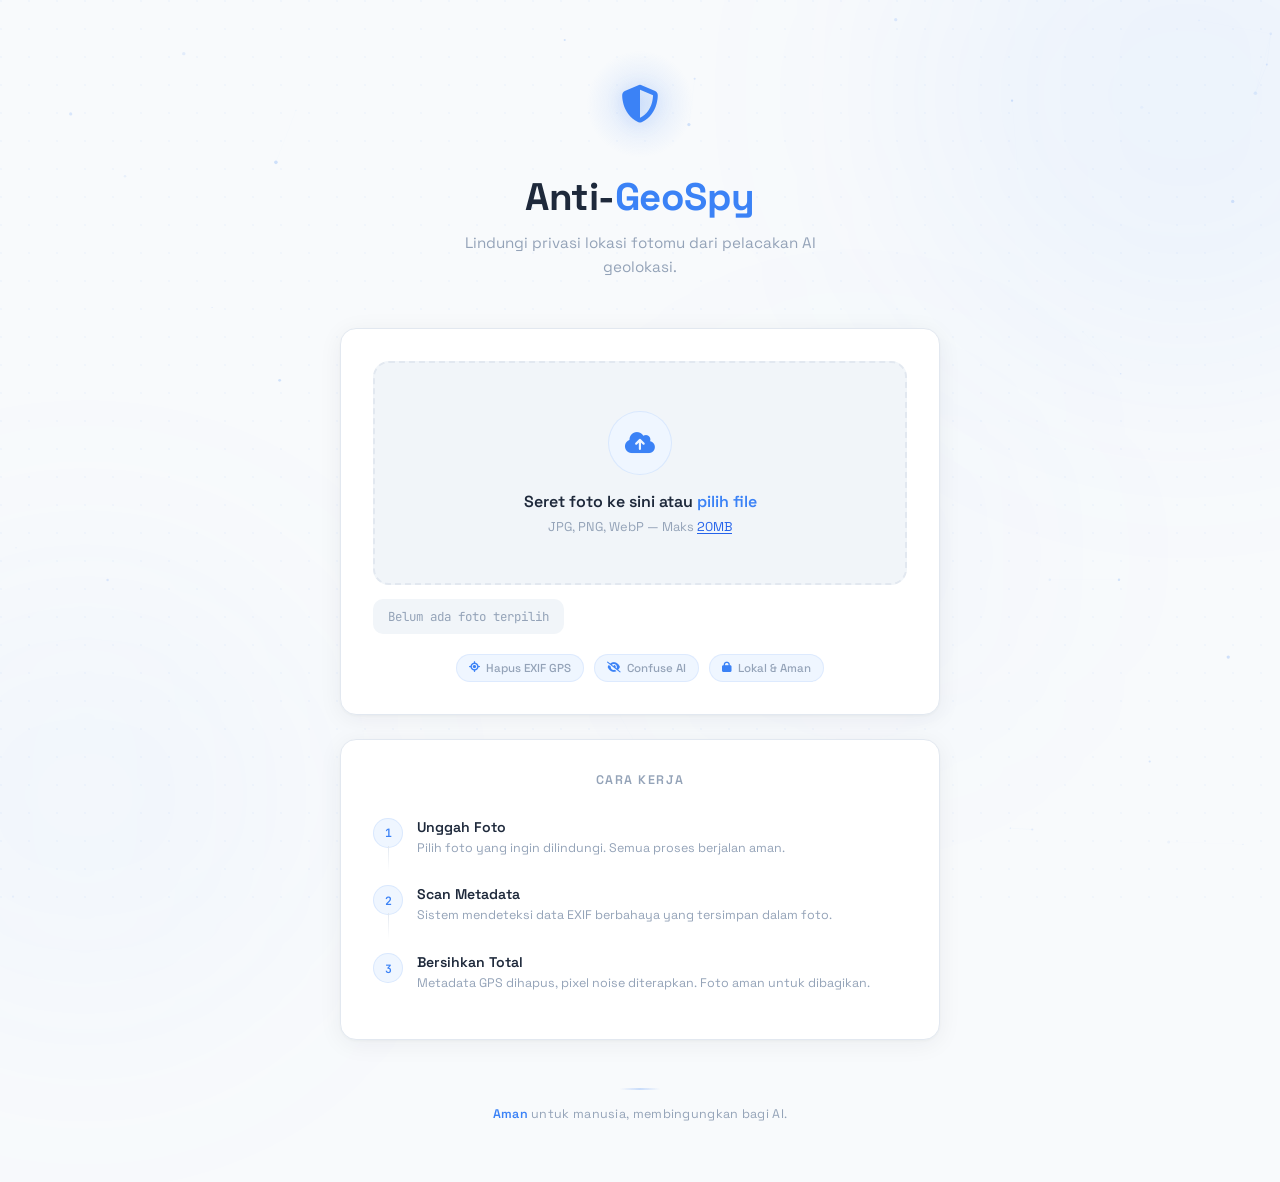
==== commit 97b08497: "message hi" ====
--- a/index.html
+++ b/index.html
@@ -1,290 +1,156 @@
 <!DOCTYPE html>
-<html lang="id">
-
+<html lang="en">
 <head>
     <meta charset="UTF-8">
     <meta name="viewport" content="width=device-width, initial-scale=1.0">
-    <meta name="description" content="ZeroTrace - Lindungi privasi lokasi fotomu. Hapus EXIF, GPS, dan tipu AI pelacak.">
-    <title>ZeroTrace | Invisible Shield</title>
-
-    <!-- Fonts -->
+    <title>Anti-GeoSpy | Invisible Shield</title>
     <link href="https://fonts.googleapis.com/css2?family=Space+Grotesk:wght@300;400;500;600;700&family=JetBrains+Mono:wght@400;600&display=swap" rel="stylesheet">
-    
-    <!-- Icons -->
     <link rel="stylesheet" href="https://cdnjs.cloudflare.com/ajax/libs/font-awesome/6.5.0/css/all.min.css">
-
-    <!-- CSS Landing Page -->
-    <link rel="stylesheet" href="landing.css">
+    <link rel="stylesheet" href="src/style.css">
 </head>
-
 <body>
 
-    <!-- Background Animation -->
-    <canvas id="bgCanvas"></canvas>
-    <div class="bg-gradient"></div>
+    <canvas id="bgCanvas" aria-hidden="true"></canvas>
+    <div class="bg-pattern" aria-hidden="true"></div>
+    <div class="orb orb-1" aria-hidden="true"></div>
+    <div class="orb orb-2" aria-hidden="true"></div>
+    <div class="orb orb-3" aria-hidden="true"></div>
 
-    <!-- Navbar -->
-    <nav class="navbar">
-        <div class="container nav-container">
-            <div class="nav-brand">
-                <i class="fa-solid fa-shield-halved"></i> ZeroTrace
+    <div class="toast-container" id="toastContainer" aria-live="polite"></div>
+
+    <div class="container">
+
+        <header>
+            <div class="shield-icon" aria-hidden="true">
+                <i class="fa-solid fa-shield-halved"></i>
             </div>
-            <a href="./app/" class="btn-nav">Buka Aplikasi</a>
-        </div>
-    </nav>
+            <h1>Anti-<span>GeoSpy</span></h1>
+            <p>Lindungi privasi lokasi fotomu dari pelacakan AI geolokasi.</p>
+        </header>
 
-    <!-- Hero Section -->
-    <header class="hero">
-        <div class="container hero-content">
-            <div class="hero-badge">
-                <i class="fa-solid fa-bolt"></i> Perlindungan Instan
+        <main>
+            <div class="upload-section glass-card">
+                <div class="upload-zone" id="uploadZone" role="button" tabindex="0" aria-label="Upload gambar untuk diproteksi">
+                    <div class="upload-icon">
+                        <i class="fa-solid fa-cloud-arrow-up"></i>
+                    </div>
+                    <div class="upload-text">
+                        <p class="main-text">Seret foto ke sini atau <span>pilih file</span></p>
+                        <p class="sub-text">JPG, PNG, WebP &mdash; Maks <span class="accent">20MB</span></p>
+                    </div>
+                    <input type="file" id="imageInput" accept="image/jpeg,image/png,image/webp">
+                </div>
+                <p id="fileName">Belum ada foto terpilih</p>
+
+                <div class="features-row">
+                    <div class="badge"><i class="fa-solid fa-location-crosshairs"></i> Hapus EXIF GPS</div>
+                    <div class="badge"><i class="fa-solid fa-eye-slash"></i> Confuse AI</div>
+                    <div class="badge"><i class="fa-solid fa-lock"></i> Lokal & Aman</div>
+                </div>
             </div>
-            <h1>Hancurkan Jejak<br><span>Digital Anda</span></h1>
-            <p class="hero-desc">
-                Alat gratis untuk menghapus metadata EXIF, GPS, dan menerapkan pertahanan visual yang membingungkan AI pelacak lokasi. Aman, cepat, dan tanpa menyimpan data Anda.
-            </p>
-            <div class="hero-actions">
-                <a href="./app/" class="btn-primary">
-                    <i class="fa-solid fa-wand-magic-sparkles"></i> Mulai Proteksi Foto
-                </a>
-                <a href="#how-it-works" class="btn-secondary">
-                    Pelajari Cara Kerja
-                </a>
+
+            <div id="previewContainer" class="hidden">
+                <div class="glass-card">
+                    <div class="preview-label">
+                        <span class="dot"></span>
+                        Preview
+                    </div>
+                    <div class="image-frame">
+                        <span class="corner-mark tl"></span>
+                        <span class="corner-mark tr"></span>
+                        <span class="corner-mark bl"></span>
+                        <span class="corner-mark br"></span>
+                        <img id="imagePreview" src="" alt="Preview foto yang dipilih">
+                    </div>
+
+                    <div class="exif-strip" id="exifStrip" style="display:none;">
+                        <i class="fa-solid fa-triangle-exclamation"></i>
+                        <span class="exif-text">Metadata EXIF terdeteksi</span>
+                        <span class="exif-detail" id="exifDetail">Data lokasi mungkin tersimpan</span>
+                    </div>
+
+                    <div class="btn-row">
+                        <button id="processBtn" class="primary-btn" aria-label="Bersihkan dan proteksi foto">
+                            <span class="btn-text"><i class="fa-solid fa-wand-magic-sparkles"></i> Bersihkan & Proteksi</span>
+                            <span class="btn-loader"></span>
+                        </button>
+                        <button id="resetBtn" class="secondary-btn" aria-label="Hapus foto dan mulai ulang">
+                            <i class="fa-solid fa-xmark"></i>
+                        </button>
+                    </div>
+                </div>
             </div>
-            
-            <!-- Dashboard Preview Mockup (Visual Only) -->
-            <div class="hero-mockup">
-                <div class="mockup-card">
-                    <div class="mockup-header">
-                        <div class="dots"><span></span><span></span><span></span></div>
-                        <div class="mockup-title">zerotrace_shield.log</div>
+
+            <div id="resultSection" class="hidden">
+                <div class="glass-card result-card">
+                    <div class="success-icon">
+                        <i class="fa-solid fa-check"></i>
                     </div>
-                    <div class="mockup-body">
-                        <div class="line line-1"></div>
-                        <div class="line line-2"></div>
-                        <div class="line line-3"></div>
-                        <div class="mockup-status">
-                            <i class="fa-solid fa-check-circle"></i> System Protected
+                    <p class="success-msg">Foto berhasil diproteksi</p>
+                    <p class="success-sub">Semua metadata lokasi telah dihapus dan pixel noise diterapkan.</p>
+
+                    <div class="clean-stats">
+                        <div class="stat-item">
+                            <div class="stat-value" id="statFields">0</div>
+                            <div class="stat-label">Field Dihapus</div>
+                        </div>
+                        <div class="stat-item">
+                            <div class="stat-value" id="statSize">0 KB</div>
+                            <div class="stat-label">Ukuran Bersih</div>
+                        </div>
+                        <div class="stat-item">
+                            <div class="stat-value" id="statSaved">0%</div>
+                            <div class="stat-label">Lebih Ringan</div>
+                        </div>
+                    </div>
+
+                    <div id="shieldDetails" style="margin: 16px 0; padding: 12px; background: rgba(59, 130, 246, 0.1); border: 1px solid rgba(59, 130, 246, 0.2); border-radius: var(--radius-sm); text-align: left;">
+                        <p style="font-family: 'JetBrains Mono', monospace; font-size: 0.7rem; color: #60a5fa; margin: 0;">
+                            <i class="fa-solid fa-microchip"></i> <span id="gpsSpoofText">GPS Spoofing: Idle</span>
+                        </p>
+                    </div>
+
+                    <a id="downloadLink" href="#" download="protected-image.jpg" class="download-btn" aria-label="Download foto yang sudah diproteksi">
+                        <i class="fa-solid fa-download"></i>
+                        Download Foto Aman
+                    </a>
+                </div>
+            </div>
+
+            <section class="how-section glass-card" style="margin-top: 24px;">
+                <h2 class="how-title">Cara Kerja</h2>
+                <div class="how-steps">
+                    <div class="how-step">
+                        <div class="step-num">1</div>
+                        <div class="step-content">
+                            <h4>Unggah Foto</h4>
+                            <p>Pilih foto yang ingin dilindungi. Semua proses berjalan aman.</p>
+                        </div>
+                    </div>
+                    <div class="how-step">
+                        <div class="step-num">2</div>
+                        <div class="step-content">
+                            <h4>Scan Metadata</h4>
+                            <p>Sistem mendeteksi data EXIF berbahaya yang tersimpan dalam foto.</p>
+                        </div>
+                    </div>
+                    <div class="how-step">
+                        <div class="step-num">3</div>
+                        <div class="step-content">
+                            <h4>Bersihkan Total</h4>
+                            <p>Metadata GPS dihapus, pixel noise diterapkan. Foto aman untuk dibagikan.</p>
                         </div>
                     </div>
                 </div>
-            </div>
-        </div>
-    </header>
+            </section>
+        </main>
 
-    <!-- Features Section -->
-    <section class="features">
-        <div class="container">
-            <div class="section-header">
-                <h2>Mengapa ZeroTrace?</h2>
-                <p>Jangan biarkan foto membocorkan lokasi rumah atau tempat kerja Anda.</p>
-            </div>
-            <div class="feature-grid">
-                <div class="feature-card">
-                    <div class="f-icon"><i class="fa-solid fa-eraser"></i></div>
-                    <h3>Hapus EXIF Total</h3>
-                    <p>Menghapus semua metadata tersembunyi termasuk koordinat GPS, kamera, dan waktu pengambilan.</p>
-                </div>
-                <div class="feature-card">
-                    <div class="f-icon"><i class="fa-solid fa-robot"></i></div>
-                    <h3>Anti AI Geospy</h3>
-                    <p>Menambahkan noise visual yang tidak terlihat oleh mata manusia tapi membingungkan algoritma pelacakan AI.</p>
-                </div>
-                <div class="feature-card">
-                    <div class="f-icon"><i class="fa-solid fa-server"></i></div>
-                    <h3>Server-Side Processing</h3>
-                    <p>Proses berjalan di server. Foto Anda tidak disimpan permanen dan langsung dihapus setelah diproses.</p>
-                </div>
-            </div>
-        </div>
-    </section>
+        <footer>
+            <div class="footer-line" aria-hidden="true"></div>
+            <p><span>Aman</span> untuk manusia, membingungkan bagi AI.</p>
+        </footer>
+    </div>
 
-    <!-- Credits & Partners Section (Requested) -->
-    <section class="credits-section">
-        <div class="container">
-            <div class="credits-grid">
-                
-                <!-- Created By -->
-                <div class="credit-box creator-box">
-                    <span class="credit-label">Dibuat oleh</span>
-                    <div class="logo-wrapper">
-                        <!-- Note: Pastikan URL gambar valid. Saya menggunakan path standar i.ibb.co -->
-                        <img src="https://i.ibb.co/chgNwbpV/VVe-Logo.png" alt="VowViw Entertainment Logo" class="partner-logo">
-                    </div>
-                    <h3>VowViw Entertainment</h3>
-                </div>
-
-                <!-- Supported By Group -->
-                <div class="credit-support-group">
-                    <span class="credit-label">Didukung penuh oleh</span>
-                    <div class="partners-row">
-                        
-                        <!-- Partner 1 -->
-                        <div class="partner-card">
-                            <div class="logo-wrapper small">
-                                <img src="https://i.ibb.co/21gtvQNk/Whats-App-Image-2026-04-04-at-14-45-13.jpg" alt="After Rain Tales Logo" class="partner-logo">
-                            </div>
-                            <span>After Rain Tales</span>
-                        </div>
-
-                        <!-- Partner 2 -->
-                        <div class="partner-card">
-                            <div class="logo-wrapper small">
-                                <img src="https://i.ibb.co/gMGWnB7S/Whats-App-Image-2025-12-01-at-19-58-07.jpg" alt="Dweli Loki Logo" class="partner-logo">
-                            </div>
-                            <span>Dweli Loki</span>
-                        </div>
-
-                        <!-- Partner 3 (Princee Hamz - No Image) -->
-                        <div class="partner-card">
-                            <div class="logo-wrapper small icon-only">
-                                <span class="ph-icon">PH</span>
-                            </div>
-                            <span>Princee Hamz Games</span>
-                        </div>
-
-                    </div>
-                </div>
-
-            </div>
-        </div>
-    </section>
-
-    <!-- How It Works -->
-    <section id="how-it-works" class="how-it-works">
-        <div class="container">
-            <div class="section-header">
-                <h2>Cara Kerja</h2>
-                <p>Tiga langkah sederhana untuk privasi total.</p>
-            </div>
-            <div class="steps-container">
-                <div class="step-item">
-                    <div class="step-num">01</div>
-                    <h3>Upload</h3>
-                    <p>Seret foto ke area upload.</p>
-                </div>
-                <div class="step-item">
-                    <div class="step-num">02</div>
-                    <h3>Proses</h3>
-                    <p>Sistem menghapus EXIF & memodifikasi pixel.</p>
-                </div>
-                <div class="step-item">
-                    <div class="step-num">03</div>
-                    <h3>Download</h3>
-                    <p>Dapatkan foto aman siap dibagikan.</p>
-                </div>
-            </div>
-        </div>
-    </section>
-
-    <!-- CTA Section -->
-    <section class="cta-section">
-        <div class="container">
-            <h2>Siap Melindungi Privasi Anda?</h2>
-            <p>Jangan biarkan jejak digital Anda terlacak. Gunakan ZeroTrace sekarang.</p>
-            <a href="./app/" class="btn-primary btn-large">
-                Gunakan ZeroTrace Gratis
-            </a>
-        </div>
-    </section>
-
-    <!-- Footer -->
-    <footer>
-        <div class="container footer-content">
-            <div class="footer-brand">
-                <div class="footer-logo">
-                    <i class="fa-solid fa-shield-halved"></i> ZeroTrace
-                </div>
-                <p>Tools perlindungan privasi open-source untuk generasi digital.</p>
-            </div>
-
-            <div class="footer-links-col">
-                <h4>Legal</h4>
-                <ul>
-                    <li><a href="https://www.freeprivacypolicy.com/live/e9b35dbe-79f8-46aa-8a34-3b10c2488879" target="_blank">Disclaimer</a></li>
-                    <li><a href="https://www.freeprivacypolicy.com/live/8b4ca688-807e-4e36-ac19-116265ecc339" target="_blank">Privacy Policy</a></li>
-                    <li><a href="https://www.freeprivacypolicy.com/live/b7205f43-1753-426a-a38c-601fdb72d12f" target="_blank">Terms & Conditions</a></li>
-                </ul>
-            </div>
-
-            <div class="footer-links-col">
-                <h4>Bantuan</h4>
-                <ul>
-                    <li><a href="https://zerotrace-web.vercel.app/Support" target="_blank">Support Center</a></li>
-                    <li><a href="./app/">Buka Aplikasi</a></li>
-                </ul>
-            </div>
-        </div>
-        
-        <div class="footer-bottom">
-            <div class="container">
-                <div class="copyright">
-                    &copy; <span id="year"></span> ZeroTrace. All rights reserved.
-                </div>
-                <div class="socials">
-                    <!-- Social icons placeholder if needed -->
-                    <a href="https://zerotrace-web.vercel.app/Support" target="_blank" class="support-btn-small">
-                        <i class="fa-regular fa-life-ring"></i> Contact Support
-                    </a>
-                </div>
-            </div>
-        </div>
-    </footer>
-
-    <script>
-        // Update Copyright Year
-        document.getElementById('year').textContent = new Date().getFullYear();
-
-        // Simple Particle Background Script (Reused logic for consistency)
-        (function() {
-            var canvas = document.getElementById('bgCanvas');
-            var ctx = canvas.getContext('2d');
-            var width, height, particles;
-
-            function resize() {
-                width = canvas.width = window.innerWidth;
-                height = canvas.height = window.innerHeight;
-            }
-
-            function createParticles() {
-                particles = [];
-                var count = Math.floor((width * height) / 15000);
-                for (var i = 0; i < count; i++) {
-                    particles.push({
-                        x: Math.random() * width,
-                        y: Math.random() * height,
-                        vx: (Math.random() - 0.5) * 0.5,
-                        vy: (Math.random() - 0.5) * 0.5,
-                        size: Math.random() * 2 + 1,
-                        color: Math.random() > 0.5 ? 'rgba(14, 165, 233, ' : 'rgba(56, 189, 248, '
-                    });
-                }
-            }
-
-            function draw() {
-                ctx.clearRect(0, 0, width, height);
-                particles.forEach(function(p) {
-                    p.x += p.vx;
-                    p.y += p.vy;
-
-                    if (p.x < 0) p.x = width;
-                    if (p.x > width) p.x = 0;
-                    if (p.y < 0) p.y = height;
-                    if (p.y > height) p.y = 0;
-
-                    ctx.beginPath();
-                    ctx.arc(p.x, p.y, p.size, 0, Math.PI * 2);
-                    ctx.fillStyle = p.color + (Math.random() * 0.3 + 0.1) + ')';
-                    ctx.fill();
-                });
-                requestAnimationFrame(draw);
-            }
-
-            window.addEventListener('resize', function() { resize(); createParticles(); });
-            resize();
-            createParticles();
-            draw();
-        })();
-    </script>
+    <script src="src/main.js"></script>
 </body>
-</html>
+</html>
--- a/src/style.css
+++ b/src/style.css
@@ -0,0 +1,323 @@
+/* === Design Tokens — Modern Cloud (Soft Blue & White) === */
+:root {
+    --bg: #F8FAFC;
+    --bg-deep: #EFF3F8;
+    --bg-subtle: #F1F5F9;
+    --fg: #1E293B;
+    --fg-secondary: #334155;
+    --muted: #94A3B8;
+    --accent: #3B82F6;
+    --accent-bright: #60A5FA;
+    --accent-dim: #2563EB;
+    --accent-glow: rgba(59, 130, 246, 0.08);
+    --accent-glow-strong: rgba(59, 130, 246, 0.15);
+    --accent-surface: #EFF6FF;
+    --card: #FFFFFF;
+    --card-border: #E2E8F0;
+    --card-shadow: 0 1px 3px rgba(30, 41, 59, 0.04), 0 4px 24px rgba(30, 41, 59, 0.06);
+    --card-shadow-hover: 0 4px 12px rgba(30, 41, 59, 0.06), 0 12px 40px rgba(30, 41, 59, 0.09);
+    --danger: #EF4444;
+    --danger-surface: #FEF2F2;
+    --danger-border: #FECACA;
+    --warning: #F59E0B;
+    --radius: 16px;
+    --radius-sm: 10px;
+    --font-ui: 'Space Grotesk', sans-serif;
+    --font-mono: 'JetBrains Mono', monospace;
+}
+
+/* === Reset & Base === */
+*, *::before, *::after {
+    margin: 0; padding: 0; box-sizing: border-box;
+}
+html { scroll-behavior: smooth; }
+body {
+    font-family: var(--font-ui);
+    background: var(--bg);
+    color: var(--fg);
+    min-height: 100vh;
+    overflow-x: hidden;
+    -webkit-font-smoothing: antialiased;
+}
+
+/* === Background Canvas === */
+#bgCanvas {
+    position: fixed; top: 0; left: 0; width: 100%; height: 100%;
+    z-index: 0; pointer-events: none;
+}
+
+/* === Subtle Dot Grid === */
+.bg-pattern {
+    position: fixed; top: 0; left: 0; width: 100%; height: 100%;
+    z-index: 0; pointer-events: none;
+    background-image: radial-gradient(circle at 1px 1px, rgba(59, 130, 246, 0.035) 1px, transparent 0);
+    background-size: 28px 28px;
+}
+
+/* === Soft Blue Orbs === */
+.orb {
+    position: fixed; border-radius: 50%; filter: blur(120px);
+    z-index: 0; pointer-events: none;
+    animation: orbFloat 16s ease-in-out infinite;
+}
+.orb-1 { width: 550px; height: 550px; background: rgba(59, 130, 246, 0.06); top: -180px; right: -180px; }
+.orb-2 { width: 450px; height: 450px; background: rgba(96, 165, 250, 0.045); bottom: -120px; left: -140px; animation-delay: -6s; }
+.orb-3 { width: 300px; height: 300px; background: rgba(59, 130, 246, 0.04); top: 45%; left: 55%; animation-delay: -10s; }
+
+@keyframes orbFloat {
+    0%, 100% { transform: translate(0, 0) scale(1); }
+    33% { transform: translate(20px, -15px) scale(1.03); }
+    66% { transform: translate(-15px, 10px) scale(0.97); }
+}
+
+/* === Container === */
+.container {
+    position: relative; z-index: 2; max-width: 640px; margin: 0 auto;
+    padding: 40px 20px 60px; min-height: 100vh; display: flex; flex-direction: column;
+}
+
+/* === Header === */
+header { text-align: center; margin-bottom: 48px; padding-top: 20px; }
+.shield-icon {
+    position: relative; display: inline-flex; align-items: center; justify-content: center;
+    width: 88px; height: 88px; margin-bottom: 24px;
+}
+.shield-icon::before {
+    content: ''; position: absolute; inset: -10px; border-radius: 50%;
+    background: radial-gradient(circle, var(--accent-glow-strong), transparent 70%);
+    animation: shieldPulse 3s ease-in-out infinite;
+}
+.shield-icon i {
+    font-size: 38px; color: var(--accent); position: relative; z-index: 1;
+    filter: drop-shadow(0 2px 8px var(--accent-glow-strong));
+    animation: shieldBounce 4s ease-in-out infinite;
+}
+@keyframes shieldPulse { 0%, 100% { transform: scale(1); opacity: 0.4; } 50% { transform: scale(1.25); opacity: 1; } }
+@keyframes shieldBounce { 0%, 100% { transform: translateY(0); } 50% { transform: translateY(-3px); } }
+
+header h1 { font-size: clamp(1.8rem, 5vw, 2.4rem); font-weight: 700; letter-spacing: -0.5px; margin-bottom: 10px; color: var(--fg); }
+header h1 span { color: var(--accent); }
+header p { color: var(--muted); font-size: 0.95rem; line-height: 1.6; max-width: 400px; margin: 0 auto; }
+
+/* === Card === */
+.glass-card {
+    background: var(--card); border: 1px solid var(--card-border); border-radius: var(--radius);
+    padding: 32px; box-shadow: var(--card-shadow);
+    transition: box-shadow 0.4s ease, border-color 0.4s ease;
+}
+.glass-card:hover { box-shadow: var(--card-shadow-hover); border-color: #CBD5E1; }
+
+/* === Upload Zone === */
+.upload-zone {
+    position: relative; border: 2px dashed var(--card-border); border-radius: var(--radius);
+    padding: 48px 24px; text-align: center; cursor: pointer;
+    transition: all 0.4s ease; background: var(--bg-subtle); overflow: hidden;
+}
+.upload-zone::before {
+    content: ''; position: absolute; inset: 0;
+    background: radial-gradient(circle at 50% 50%, var(--accent-glow), transparent 60%);
+    opacity: 0; transition: opacity 0.4s ease;
+}
+.upload-zone:hover, .upload-zone.drag-over { border-color: var(--accent); background: var(--accent-surface); }
+.upload-zone:hover::before, .upload-zone.drag-over::before { opacity: 1; }
+
+.upload-icon {
+    position: relative; z-index: 1; width: 64px; height: 64px; margin: 0 auto 16px;
+    display: flex; align-items: center; justify-content: center; border-radius: 50%;
+    background: var(--accent-surface); border: 1px solid rgba(59, 130, 246, 0.12);
+    transition: all 0.3s ease;
+}
+.upload-zone:hover .upload-icon { transform: translateY(-4px); box-shadow: 0 8px 24px var(--accent-glow-strong); }
+.upload-icon i { font-size: 24px; color: var(--accent); }
+
+.upload-text { position: relative; z-index: 1; }
+.upload-text .main-text { font-size: 1rem; font-weight: 600; color: var(--fg); margin-bottom: 6px; }
+.upload-text .main-text span { color: var(--accent); }
+.upload-text .sub-text { font-size: 0.8rem; color: var(--muted); }
+.upload-text .sub-text .accent { color: var(--accent-dim); text-decoration: underline; text-underline-offset: 2px; }
+
+#fileName {
+    position: relative; z-index: 1; margin-top: 14px; font-family: var(--font-mono);
+    font-size: 0.78rem; color: var(--muted); padding: 8px 14px; background: var(--bg-subtle);
+    border-radius: var(--radius-sm); display: inline-block; transition: all 0.3s ease;
+    word-break: break-all; border: 1px solid transparent;
+}
+#fileName.has-file { color: var(--accent-dim); background: var(--accent-surface); border-color: rgba(59, 130, 246, 0.15); }
+input[type="file"] { display: none; }
+
+/* === Feature Badges === */
+.features-row { display: flex; gap: 10px; margin-top: 20px; flex-wrap: wrap; justify-content: center; }
+.badge {
+    display: inline-flex; align-items: center; gap: 6px; padding: 6px 12px;
+    border-radius: 100px; font-size: 0.72rem; font-weight: 500; background: var(--accent-surface);
+    border: 1px solid rgba(59, 130, 246, 0.1); color: var(--muted); transition: all 0.3s ease;
+}
+.badge:hover { color: var(--accent); border-color: rgba(59, 130, 246, 0.22); }
+.badge i { font-size: 0.68rem; color: var(--accent); }
+
+/* === Preview Section === */
+.hidden { display: none !important; }
+#previewContainer { margin-top: 24px; animation: fadeSlideUp 0.5s ease forwards; }
+@keyframes fadeSlideUp { from { opacity: 0; transform: translateY(16px); } to { opacity: 1; transform: translateY(0); } }
+
+.preview-label { display: flex; align-items: center; gap: 8px; font-size: 0.82rem; font-weight: 600; color: var(--muted); margin-bottom: 14px; text-transform: uppercase; letter-spacing: 1.5px; }
+.preview-label .dot { width: 6px; height: 6px; border-radius: 50%; background: var(--accent); animation: dotPulse 2s ease-in-out infinite; }
+@keyframes dotPulse { 0%, 100% { opacity: 0.4; } 50% { opacity: 1; } }
+
+.image-frame {
+    position: relative; border-radius: var(--radius-sm); overflow: hidden;
+    border: 1px solid var(--card-border); background: var(--bg-deep);
+}
+.image-frame::before {
+    content: ''; position: absolute; top: 0; left: 0; right: 0; height: 3px;
+    background: linear-gradient(90deg, transparent, var(--accent), transparent); opacity: 0.6; z-index: 2;
+}
+.image-frame img { display: block; width: 100%; max-height: 400px; object-fit: contain; background: var(--bg-deep); }
+.image-frame::after {
+    content: ''; position: absolute; inset: 8px; border: 1px solid rgba(59, 130, 246, 0.08);
+    border-radius: 4px; pointer-events: none;
+}
+
+.corner-mark { position: absolute; width: 12px; height: 12px; border-color: var(--accent); border-style: solid; z-index: 1; }
+.corner-mark.tl { top: 4px; left: 4px; border-width: 2px 0 0 2px; }
+.corner-mark.tr { top: 4px; right: 4px; border-width: 2px 2px 0 0; }
+.corner-mark.bl { bottom: 4px; left: 4px; border-width: 0 0 2px 2px; }
+.corner-mark.br { bottom: 4px; right: 4px; border-width: 0 2px 2px 0; }
+
+/* === EXIF Warning Strip === */
+.exif-strip {
+    display: flex; align-items: center; gap: 16px; padding: 12px 16px; margin-top: 12px;
+    border-radius: var(--radius-sm); background: var(--danger-surface); border: 1px solid var(--danger-border);
+    font-size: 0.78rem; animation: fadeSlideUp 0.5s ease 0.15s both;
+}
+.exif-strip i { color: var(--danger); font-size: 0.9rem; }
+.exif-strip .exif-text { color: var(--danger); font-weight: 500; }
+.exif-strip .exif-detail { color: var(--muted); font-family: var(--font-mono); font-size: 0.72rem; margin-left: auto; }
+
+/* === Buttons === */
+.btn-row { display: flex; gap: 12px; margin-top: 20px; }
+.primary-btn {
+    flex: 1; position: relative; display: inline-flex; align-items: center; justify-content: center;
+    gap: 10px; padding: 14px 28px; border: none; border-radius: var(--radius-sm);
+    font-family: var(--font-ui); font-size: 0.92rem; font-weight: 600; cursor: pointer;
+    color: #FFFFFF; background: linear-gradient(135deg, var(--accent) 0%, var(--accent-bright) 100%);
+    box-shadow: 0 4px 14px rgba(59, 130, 246, 0.28), inset 0 1px 0 rgba(255, 255, 255, 0.18);
+    transition: all 0.3s ease; overflow: hidden;
+}
+.primary-btn::before {
+    content: ''; position: absolute; inset: 0;
+    background: linear-gradient(135deg, transparent, rgba(255, 255, 255, 0.2), transparent);
+    transform: translateX(-100%); transition: transform 0.5s ease;
+}
+.primary-btn:hover { transform: translateY(-2px); background: linear-gradient(135deg, var(--accent-dim) 0%, var(--accent) 100%); box-shadow: 0 8px 28px rgba(59, 130, 246, 0.38); }
+.primary-btn:hover::before { transform: translateX(100%); }
+.primary-btn:active { transform: translateY(0); }
+.primary-btn:disabled { opacity: 0.45; cursor: not-allowed; transform: none !important; box-shadow: none !important; }
+
+.secondary-btn {
+    display: inline-flex; align-items: center; justify-content: center; gap: 8px; padding: 14px 20px;
+    border: 1px solid var(--card-border); border-radius: var(--radius-sm); font-family: var(--font-ui);
+    font-size: 0.88rem; font-weight: 500; cursor: pointer; color: var(--muted); background: var(--bg-subtle);
+    transition: all 0.3s ease;
+}
+.secondary-btn:hover { border-color: var(--danger-border); color: var(--danger); background: var(--danger-surface); }
+
+/* Processing State */
+.primary-btn.processing { pointer-events: none; }
+.primary-btn.processing .btn-text { opacity: 0; }
+.primary-btn.processing .btn-loader { display: block; }
+.btn-loader {
+    display: none; position: absolute; width: 22px; height: 22px;
+    border: 2px solid rgba(255, 255, 255, 0.3); border-top-color: #FFFFFF; border-radius: 50%;
+    animation: spin 0.7s linear infinite;
+}
+@keyframes spin { to { transform: rotate(360deg); } }
+
+/* === Result Section === */
+#resultSection { margin-top: 24px; animation: fadeSlideUp 0.6s ease forwards; }
+.result-card { position: relative; padding: 32px; text-align: center; overflow: hidden; }
+.result-card::before {
+    content: ''; position: absolute; inset: 0;
+    background: radial-gradient(circle at 50% 0%, var(--accent-glow), transparent 60%); pointer-events: none;
+}
+.success-icon {
+    width: 64px; height: 64px; margin: 0 auto 18px; display: flex; align-items: center;
+    justify-content: center; border-radius: 50%; background: var(--accent-surface);
+    border: 2px solid rgba(59, 130, 246, 0.18);
+    animation: successPop 0.5s cubic-bezier(0.175, 0.885, 0.32, 1.275) forwards;
+}
+@keyframes successPop { from { transform: scale(0); opacity: 0; } to { transform: scale(1); opacity: 1; } }
+.success-icon i { font-size: 28px; color: var(--accent); }
+.success-msg { font-size: 1.1rem; font-weight: 600; color: var(--fg); margin-bottom: 6px; }
+.success-sub { font-size: 0.85rem; color: var(--muted); margin-bottom: 24px; line-height: 1.6; }
+
+.download-btn {
+    display: inline-flex; align-items: center; gap: 10px; padding: 14px 32px; border: none;
+    border-radius: var(--radius-sm); font-family: var(--font-ui); font-size: 0.92rem;
+    font-weight: 600; cursor: pointer; color: #FFFFFF; text-decoration: none;
+    background: linear-gradient(135deg, var(--accent) 0%, var(--accent-bright) 100%);
+    box-shadow: 0 4px 14px rgba(59, 130, 246, 0.28); transition: all 0.3s ease;
+}
+.download-btn:hover { transform: translateY(-2px); background: linear-gradient(135deg, var(--accent-dim) 0%, var(--accent) 100%); }
+
+/* Clean Stats */
+.clean-stats { display: grid; grid-template-columns: repeat(3, 1fr); gap: 12px; margin-bottom: 24px; }
+.stat-item { padding: 14px 8px; border-radius: var(--radius-sm); background: var(--bg-subtle); border: 1px solid var(--card-border); }
+.stat-value { font-family: var(--font-mono); font-size: 1.1rem; font-weight: 700; color: var(--accent); margin-bottom: 2px; }
+.stat-label { font-size: 0.68rem; color: var(--muted); text-transform: uppercase; letter-spacing: 0.5px; }
+
+/* === Toast === */
+.toast-container { position: fixed; top: 24px; right: 24px; z-index: 1000; display: flex; flex-direction: column; gap: 10px; }
+.toast {
+    display: flex; align-items: center; gap: 10px; padding: 14px 20px; border-radius: var(--radius-sm);
+    background: var(--card); border: 1px solid var(--card-border); font-size: 0.84rem; color: var(--fg);
+    box-shadow: 0 8px 32px rgba(30, 41, 59, 0.1); animation: toastIn 0.4s ease forwards; max-width: 340px;
+}
+.toast.toast-out { animation: toastOut 0.3s ease forwards; }
+.toast.toast-error { border-color: var(--danger-border); }
+.toast.toast-error i { color: var(--danger); }
+.toast.toast-success { border-color: rgba(59, 130, 246, 0.22); }
+.toast.toast-success i { color: var(--accent); }
+@keyframes toastIn { from { opacity: 0; transform: translateX(40px); } to { opacity: 1; transform: translateX(0); } }
+@keyframes toastOut { from { opacity: 1; transform: translateX(0); } to { opacity: 0; transform: translateX(40px); } }
+
+/* === Footer === */
+footer { margin-top: auto; padding-top: 48px; text-align: center; }
+.footer-line { width: 40px; height: 2px; background: linear-gradient(90deg, transparent, var(--accent), transparent); margin: 0 auto 16px; opacity: 0.25; }
+footer p { font-size: 0.78rem; color: var(--muted); letter-spacing: 0.3px; }
+footer p span { color: var(--accent); font-weight: 600; }
+
+/* === How It Works === */
+.how-section { margin-top: 32px; }
+.how-title { font-size: 0.78rem; font-weight: 600; color: var(--muted); text-transform: uppercase; letter-spacing: 1.5px; margin-bottom: 16px; text-align: center; }
+.how-steps { display: flex; flex-direction: column; gap: 0; }
+.how-step { display: flex; align-items: flex-start; gap: 14px; padding: 14px 0; position: relative; }
+.how-step:not(:last-child)::after {
+    content: ''; position: absolute; left: 15px; top: 42px; bottom: 0; width: 1px;
+    background: linear-gradient(to bottom, var(--card-border), transparent);
+}
+.step-num {
+    width: 30px; height: 30px; min-width: 30px; display: flex; align-items: center; justify-content: center;
+    border-radius: 50%; background: var(--accent-surface); border: 1px solid rgba(59, 130, 246, 0.12);
+    font-family: var(--font-mono); font-size: 0.72rem; font-weight: 600; color: var(--accent);
+}
+.step-content h4 { font-size: 0.88rem; font-weight: 600; color: var(--fg); margin-bottom: 3px; }
+.step-content p { font-size: 0.78rem; color: var(--muted); line-height: 1.5; }
+
+/* === Responsive === */
+@media (max-width: 480px) {
+    .container { padding: 24px 16px 40px; }
+    .glass-card { padding: 24px 18px; }
+    .upload-zone { padding: 36px 16px; }
+    .clean-stats { grid-template-columns: 1fr; gap: 8px; }
+    .btn-row { flex-direction: column; }
+    .features-row { gap: 6px; }
+}
+
+/* === Reduced Motion === */
+@media (prefers-reduced-motion: reduce) {
+    *, *::before, *::after {
+        animation-duration: 0.01ms !important; animation-iteration-count: 1 !important;
+        transition-duration: 0.01ms !important;
+    }
+}
